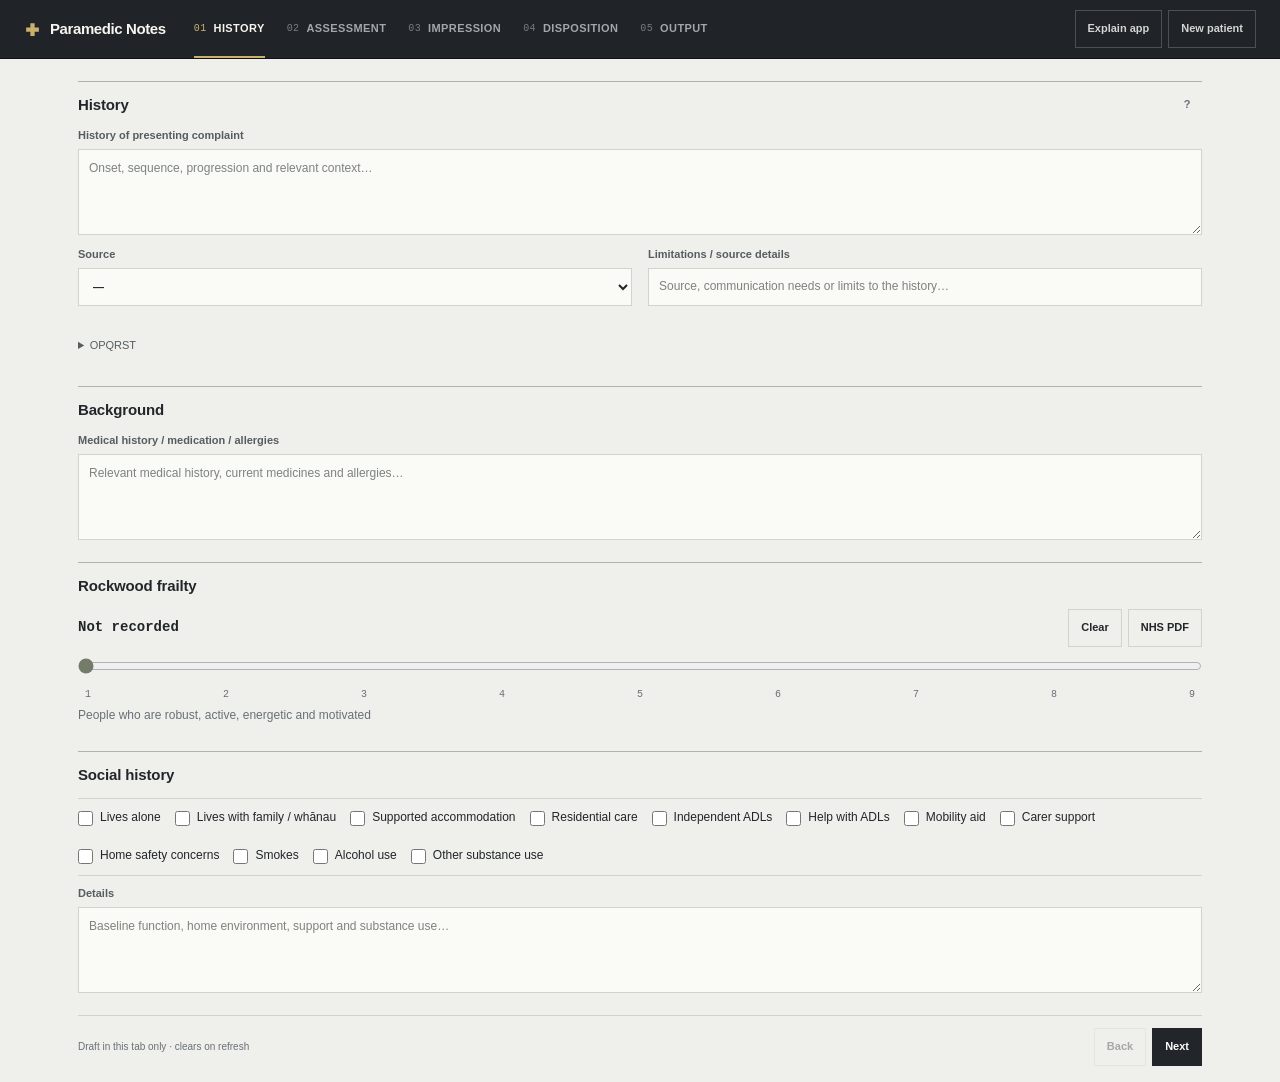
==== index.html @ 144ca331 "Add files via upload" ====
<!doctype html>
<html lang="en-NZ"><head><meta charset="utf-8"><meta name="viewport" content="width=device-width,initial-scale=1"><meta name="theme-color" content="#202327"><title>Paramedic Notes</title><link rel="stylesheet" href="styles.css"></head>
<body><header><div class="top"><b class="brand"><svg width="22" height="22" viewBox="0 0 24 24" fill="none" aria-hidden="true"><path d="M9 3h6v6h6v6h-6v6H9v-6H3V9h6V3Z" fill="currentColor"/></svg>Paramedic Notes</b><nav id="navigation" aria-label="Sections"></nav><div class="actions"><button id="helpButton" class="quiet">Explain app</button><button id="reset" class="quiet">New patient</button></div></div></header><div class="app-shell" id="appShell"><main><div id="content"></div><footer><span>Draft in this tab only · clears on refresh</span><div><button id="back" class="quiet">Back</button><button id="next">Next</button></div></footer></main>
<aside id="referenceDock" class="reference-dock" aria-label="Reference" hidden>
<div class="reference-toolbar"><div class="reference-tabs"><button id="showClinical" class="quiet" aria-pressed="false">Clinical</button><button id="showGuidance" class="quiet" aria-pressed="true">Guidance</button><button id="showReferencePdf" class="quiet" aria-pressed="false">Reference PDF</button><button id="showExplain" class="quiet" aria-pressed="false">Explain</button></div><button id="closeReference" class="quiet" aria-label="Close reference">✕</button></div>
<section id="diagnosisPane" class="reference-pane clinical-pane" hidden></section>
<section id="explainPane" class="reference-pane explain-pane" hidden><div id="explainContent"></div></section>
<section id="guidancePane" class="reference-pane"><label class="search-field"><span class="sr-only">Search guidance</span><input id="helpSearch" type="search" placeholder="Find guidance…" aria-label="Search guidance"></label><div id="helpResults"></div></section>
<section id="pdfPane" class="reference-pane pdf-pane" hidden><object id="referencePdf" data="rockwood-nhs.pdf" type="application/pdf" title="NHS Rockwood Frailty Scale"><p><a href="rockwood-nhs.pdf" target="_blank" rel="noopener">Open PDF in separate tab</a></p></object><a id="referenceExternal" class="source" href="rockwood-nhs.pdf" target="_blank" rel="noopener">Open PDF separately ↗</a></section>
</aside></div>
<div id="toast" role="status" aria-live="polite"></div><script src="config.js"></script><script src="tour.js"></script><script src="app.js"></script></body></html>
---- styles.css ----
/* Clinical instrument: grid alignment, flat surfaces, thin rules and functional colour.
 * Tokens are intentionally few. No external fonts, gradients, shadows or rounded cards.
 */
:root{--ink:#22262a;--muted:#697077;--bg:#efefeb;--surface:#fafaf7;--line:#d1d3cd;--accent:#8d661a;--accent-soft:#f2ecd9;--header:#202327;--header-height:58px}
*{box-sizing:border-box} [hidden]{display:none!important}
body{margin:0;background:var(--bg);color:var(--ink);font:14px/1.45 -apple-system,BlinkMacSystemFont,"Segoe UI",Helvetica,Arial,sans-serif;-webkit-font-smoothing:antialiased}
button,input,select,textarea{font:inherit}button,a,input,select,textarea,summary{-webkit-tap-highlight-color:transparent}
button{min-height:38px;padding:7px 12px;border:1px solid var(--ink);border-radius:0;background:var(--ink);color:#fafaf7;font-size:11px;font-weight:650;cursor:pointer;white-space:nowrap}
button:hover{background:#3c4248}.quiet{background:transparent;border-color:var(--line);color:var(--ink)}.quiet:hover{background:#e8e9e3;border-color:#a6aaa2}button:disabled{opacity:.35;cursor:default}
header{position:sticky;top:0;z-index:5;background:var(--header);color:#f6f6f1;border-bottom:1px solid #101215}.top{display:flex;align-items:center;gap:28px;min-height:var(--header-height);padding:0 24px;max-width:1700px;margin:auto}.brand{display:flex;align-items:center;gap:9px;white-space:nowrap;font-size:15px;font-weight:650;letter-spacing:-.4px}.brand svg{width:17px;height:17px;color:#c9b16d}.actions{display:flex;gap:6px}.actions .quiet{color:#d2d5d3;border-color:#4c5054}.actions .quiet:hover{background:#363b40}.actions #helpButton{width:36px;padding:0}
nav{display:flex;align-self:stretch;gap:22px;flex:1}nav button{position:relative;display:flex;align-items:center;gap:7px;padding:0;border:0;background:transparent;color:#a1a7ab;font-size:11px;font-weight:600;letter-spacing:.4px;text-transform:uppercase}nav button:hover{color:white;background:transparent}nav button.active{color:#f6f5ed}nav button.active::after{content:"";height:2px;position:absolute;bottom:0;left:0;right:0;background:#c9b16d}.section-number{font:10px/1.2 ui-monospace,SFMono-Regular,Consolas,monospace;color:#757d84}nav button.active .section-number{color:#c9b16d}
.app-shell{max-width:1700px;margin:0 auto;min-height:calc(100dvh - var(--header-height))}main{max-width:1180px;margin:0 auto;padding:22px 28px 16px;min-width:0}.app-shell.has-reference{display:grid;grid-template-columns:minmax(0,1fr) minmax(330px,36%);height:calc(100dvh - var(--header-height));min-height:0}.has-reference main{width:100%;max-width:none;overflow:auto;overscroll-behavior:contain;padding:18px 22px}.has-reference .assessment{grid-template-columns:1fr}
h1{font-size:25px;font-weight:650;letter-spacing:-1px;margin:0}h2{font-size:15px;line-height:1.2;letter-spacing:-.15px;font-weight:700;margin:0}h3{font-size:12px;font-weight:650;margin:0}p{margin:7px 0}.card{background:transparent;border:0;border-top:1px solid #aeb3ab;border-radius:0;margin:0 0 22px;padding:0}.cardhead,.rowhead{display:flex;align-items:center;justify-content:space-between;gap:12px}.cardhead{height:46px;margin:0;padding:0}.cardhead>.quiet{border:0;width:30px;padding:0;color:var(--muted);min-height:30px}.cardhead>.quiet:hover{background:#e4e6dd}.grid,.assessment{display:grid;grid-template-columns:1fr 1fr;gap:16px}.assessment .card{min-width:0}.assessment .cardhead{height:42px}.assessment .cardhead .guidance-pick{width:190px;max-width:60%;margin-left:auto}.guidance-pick select{border:0;background:transparent;min-height:32px;margin:0;padding:5px 24px 5px 7px;font-size:11px;color:var(--muted)}
label{display:block;font-size:11px;font-weight:600;color:#555d61;margin:0 0 12px}input:not([type=checkbox]):not([type=range]),select,textarea{display:block;width:100%;min-width:0;min-height:38px;border:1px solid var(--line);border-radius:0;background:var(--surface);color:var(--ink);padding:9px 10px;margin-top:5px;box-shadow:none}textarea{min-height:86px;font-size:14px;line-height:1.55;resize:vertical}textarea::placeholder,input::placeholder{color:#7d837f;font-size:12px;font-weight:400;opacity:1}.narrative{min-height:240px}.has-reference .narrative{min-height:190px}.output{font:14px/1.65 -apple-system,BlinkMacSystemFont,"Segoe UI",sans-serif;min-height:130px;background:#fbfbf8}input[type=checkbox]{height:15px;width:15px;flex-shrink:0;accent-color:#525f57;margin:0;border-radius:0}input[type=range]{width:100%;min-height:34px;accent-color:#747c69;margin:2px 0}.checks{display:flex;flex-wrap:wrap;column-gap:14px;row-gap:0;margin-bottom:10px;border-top:1px solid var(--line);border-bottom:1px solid var(--line)}.check{display:flex;align-items:center;gap:7px;min-height:38px;padding:5px 0;font-size:12px;font-weight:400;color:var(--ink);margin:0;cursor:pointer}.check:has(input:checked){color:#314839}.check:hover{color:#000}.scalehead{display:flex;align-items:center;justify-content:space-between;gap:10px}.scalehead>div{display:flex;gap:6px}.score{font:600 14px/1.4 ui-monospace,SFMono-Regular,Consolas,monospace}.scale-description{min-height:22px;font-size:12px;color:var(--muted);margin:5px 0}.ticks{display:flex;justify-content:space-between;font:10px/1.4 ui-monospace,SFMono-Regular,Consolas,monospace;color:var(--muted);padding:0 7px}.subtle,.source{font-size:11px;color:var(--muted)}.differential{padding:14px 0;border-top:1px solid var(--line)}.rowhead{margin-bottom:10px}.rowhead .quiet{min-height:30px;padding:4px 8px}.diagnosis-panel{margin-top:18px;padding-top:14px;border-top:1px solid var(--line)}.diagnosis-panel .rowhead a{font-size:11px;white-space:nowrap}.treatment-row{border-bottom:1px solid var(--line);padding:9px 0}.treatment-heading{display:flex;align-items:center;justify-content:space-between;gap:12px}.treatment-heading span{font-size:12px;line-height:1.5;max-width:820px}.treatment-heading button{flex-shrink:0;min-height:34px}.time-entry{display:grid;grid-template-columns:220px minmax(0,1fr) 36px;align-items:center;gap:6px;margin-top:8px}.time-entry input{margin:0!important;font-size:12px}.time-entry button{min-height:38px;padding:6px}.falls-table{border:1px solid var(--line);margin-top:8px;background:#f7f7f2}.falls-table h3{margin:0;padding:10px 12px 4px;text-transform:uppercase;letter-spacing:.5px;font-size:10px}.falls-table>p{margin:0;padding:0 12px 9px}.falls-table.red{border-top:2px solid #9d5247}.falls-table.orange{border-top:2px solid #a4813a}.flag-check{display:flex;align-items:flex-start;gap:9px;margin:0;min-height:38px;padding:9px 12px;border-top:1px solid var(--line);font-size:12px;font-weight:400;cursor:pointer}.flag-check input{margin-top:1px}.flag-check:has(input:checked){background:#e9ece2}.cpg{margin:10px 0;padding:4px 10px;border-left:2px solid #ad9866;background:#f5f1e6;font-size:12px}.cpg summary{font-weight:600}.cpg p{font-size:11px}.cpg label{display:flex;justify-content:space-between;align-items:center;gap:8px;font-weight:400}.cpg select{max-width:130px;margin:0;font-size:12px;min-height:34px}.cpg-item{margin:8px 0}details{margin-top:10px}summary{min-height:36px;align-content:center;font-size:11px;color:#555e60;cursor:pointer}.toolbar{display:flex;align-items:center;gap:6px;border-bottom:1px solid #aeb3ab;padding-bottom:12px;margin-bottom:18px}.toolbar .spacer{flex:1}.output-actions{display:flex;gap:5px}.missing{border:1px solid #d1c29e;border-left:2px solid #a4813a;padding:9px 12px;margin-bottom:14px;background:#f6f1e5;font-size:12px}.missing ul{padding-left:18px;margin:0}footer{display:flex;justify-content:space-between;align-items:center;gap:12px;border-top:1px solid var(--line);padding-top:12px;font-size:10px;color:var(--muted)}footer>div{display:flex;gap:6px}a{color:#6c561f;text-underline-offset:3px}.linkbutton{border:0;background:transparent;color:#6c561f;min-height:34px;padding:4px 0;font-size:11px;text-decoration:underline}.linkbutton:hover{background:transparent;color:#222}.required{color:#934a3e;font-size:11px}.error{border-color:#934a3e!important}
.reference-dock{display:flex;flex-direction:column;min-width:0;min-height:0;border-left:1px solid #aeb3ab;background:#e8e9e3;overflow:hidden}.reference-toolbar{display:flex;flex-shrink:0;justify-content:space-between;align-items:center;gap:5px;min-height:48px;border-bottom:1px solid #bcc1b5;padding:0 10px}.reference-tabs{display:flex;gap:0;min-width:0}.reference-tabs button{border:0;color:#6d746d;font-size:10px;text-transform:uppercase;letter-spacing:.5px;min-width:0;overflow:hidden;text-overflow:ellipsis;max-width:240px}.reference-tabs button[aria-pressed=true]{color:#202721;background:#dce0d3}.reference-toolbar>button{border:0;width:32px;min-height:32px;padding:0}.reference-pane{min-height:0;flex:1;overflow:auto;padding:12px 16px;overscroll-behavior:contain}.search-field{position:sticky;top:0;background:#e8e9e3;padding-bottom:10px;z-index:1}.search-field input{margin:0;background:#f5f6ef;font-size:12px}.helpblock{border-top:1px solid #c4c9bc;padding:12px 0}.helpblock h3{margin:4px 0 10px;font-size:14px;font-weight:650;letter-spacing:-.3px}.helpblock p{font-size:12px;line-height:1.6}.helpblock .subtle{font:9px/1.3 ui-monospace,Consolas,monospace;letter-spacing:.65px;text-transform:uppercase;color:#7b8276}.reference-pane>p{font-size:11px}.pdf-pane{display:flex;flex-direction:column;padding:0}.pdf-pane object{display:block;width:100%;flex:1;min-height:0;border:0}.pdf-pane>.source{flex-shrink:0;padding:9px 12px;border-top:1px solid var(--line)}.sr-only{position:absolute;width:1px;height:1px;padding:0;margin:-1px;overflow:hidden;clip-path:inset(50%);white-space:nowrap;border:0}#toast{position:fixed;bottom:16px;left:50%;transform:translateX(-50%);display:none;background:#202327;color:#f4f4eb;padding:10px 16px;font-size:12px;z-index:10;border-left:2px solid #c9b16d}
button:focus-visible,input:focus-visible,select:focus-visible,textarea:focus-visible,summary:focus-visible,a:focus-visible{outline:2px solid #ad8b3c;outline-offset:2px}
@media(max-width:1050px){:root{--header-height:100px}.top{flex-wrap:wrap;gap:0 16px;padding:8px 18px 0;min-height:100px}.brand{flex:1}.actions{margin-left:auto}nav{order:3;flex-basis:100%;min-height:44px;gap:22px;margin-top:4px;overflow:auto}nav button{flex:1;justify-content:center}.app-shell.has-reference{grid-template-columns:1fr;grid-template-rows:minmax(160px,32%) minmax(0,1fr)}.has-reference .reference-dock{grid-row:1;border-left:0;border-bottom:1px solid #aeb3ab}.has-reference main{grid-row:2;padding:14px 18px}.reference-toolbar{min-height:40px}.reference-pane{padding:8px 14px}.pdf-pane{padding:0}.has-reference .assessment{grid-template-columns:1fr 1fr}.reference-pane .helpblock{max-width:none}main{padding:18px}.narrative{min-height:230px}}
@media(max-width:700px){.grid,.assessment,.has-reference .assessment{grid-template-columns:1fr;gap:0}.top{padding-left:12px;padding-right:12px}.brand{font-size:14px}nav{gap:14px}nav button{font-size:10px;gap:4px}.section-number{font-size:9px}main,.has-reference main{padding:14px 12px}.card{margin-bottom:18px}.cardhead{height:42px}.narrative{min-height:190px}.time-entry{grid-template-columns:minmax(0,1fr) 36px}.time-entry input[type=datetime-local]{grid-column:1/-1}.scalehead{align-items:flex-start;flex-wrap:wrap}.toolbar{flex-wrap:wrap}.cpg label{align-items:flex-start}footer span{max-width:170px}.has-reference .reference-toolbar{min-height:40px}.has-reference .reference-tabs button{max-width:180px}.diagnosis-panel .rowhead{align-items:flex-start}}
@media(pointer:coarse){button,input:not([type=checkbox]):not([type=range]),select,.check,.flag-check,summary{min-height:44px}input[type=checkbox]{width:18px;height:18px}.cardhead>.quiet{min-height:40px}.guidance-pick select{min-height:40px}}
/* Diagnosis-specific guidance uses the same non-modal reference track. */
#helpButton{width:auto!important;padding:7px 12px!important}
.reference-tabs{flex:1;gap:0}.reference-tabs button{padding:7px 8px;font-size:9px;max-width:150px}
.reference-toolbar{gap:0;padding:0 6px}.reference-toolbar>button{flex-shrink:0}
.clinical-pane .diagnosis-panel{border-top:0;margin-top:0;padding-top:0}
.clinical-pane .diagnosis-panel+.diagnosis-panel{margin-top:22px;padding-top:16px;border-top:1px solid var(--line)}
.clinical-pane .grid{grid-template-columns:1fr;gap:10px}
.clinical-pane .rowhead{align-items:flex-start}.clinical-pane .rowhead h3{font-size:14px}
.clinical-pane .rowhead a{font-size:10px}
.clinical-pane .time-entry{grid-template-columns:minmax(0,1fr) 36px}
.clinical-pane .time-entry input[type=datetime-local]{grid-column:1/-1}
.clinical-launcher{margin:0 0 8px}
.falls-table.red{border:1px solid #b72c2c;background:#fff0ef}
.falls-table.red h3{background:#b72c2c;color:#fff;padding:10px 12px;font-weight:750}
.falls-table.red>p{background:#f5cecb;color:#7f1d1d;padding:9px 12px}
.falls-table.red .flag-check{border-color:#e8aaa4;color:#6d1d1b}
.falls-table.red input{accent-color:#b72c2c}.falls-table.red .flag-check:has(input:checked){background:#f2b8b2}
.falls-table.orange{border:1px solid #c66a09;background:#fff3e3}
.falls-table.orange h3{background:#f39a32;color:#492500;padding:10px 12px;font-weight:750}
.falls-table.orange>p{background:#fbd4a5;color:#663300;padding:9px 12px}
.falls-table.orange .flag-check{border-color:#edc08b;color:#663300}
.falls-table.orange input{accent-color:#b75b00}.falls-table.orange .flag-check:has(input:checked){background:#ffd099}
.referral-prompt{font-size:12px;color:#694b0c;border-left:3px solid #b28325;background:#f5ecd1;padding:9px 12px;margin:0 0 10px}
.check.falls-referral-highlight{background:#f5ecd1;outline:1px solid #b28325;outline-offset:-1px;padding:7px 10px;font-weight:650;color:#694b0c}
.check.falls-referral-highlight:has(input:checked){background:#e7eadc;outline-color:#63783f;color:#344b24}
.tour-heading{padding:6px 0 14px;border-bottom:1px solid #c4c9bc;margin-bottom:14px}
.tour-index{font:10px ui-monospace,Consolas,monospace;color:#747b70;letter-spacing:1px}
.tour-heading h2{font-size:19px;line-height:1.25;letter-spacing:-.6px;margin:8px 0 0}
.tour-image{display:block;width:100%;height:auto;border:1px solid #bfc5b7;background:#f6f7f0}
.tour-caption{font-size:13px;line-height:1.65;margin:14px 0 18px}
.tour-controls{display:flex;justify-content:space-between;border-top:1px solid #c4c9bc;padding-top:12px}
.tour-steps{display:flex;gap:6px;margin:16px 0 10px}.tour-steps button{font:11px ui-monospace,Consolas,monospace;min-height:34px;padding:7px 12px}.tour-steps button.active{background:#d7ddca;border-color:#838d73}
@media(max-width:1050px){.reference-tabs button{max-width:180px}.explain-pane .tour-image{max-width:460px}.explain-pane{overflow:auto}.tour-heading h2{font-size:17px}}
/* Keep clinical content in a real side column on landscape tablets too. */
@media(min-width:761px) and (max-width:1050px){
 .app-shell.has-reference{grid-template-columns:minmax(0,1fr) minmax(320px,40%);grid-template-rows:minmax(0,1fr)}
 .has-reference .reference-dock{grid-column:2;grid-row:1;border-bottom:0;border-left:1px solid #aeb3ab}
 .has-reference main{grid-column:1;grid-row:1}
 .has-reference .assessment{grid-template-columns:1fr}
}
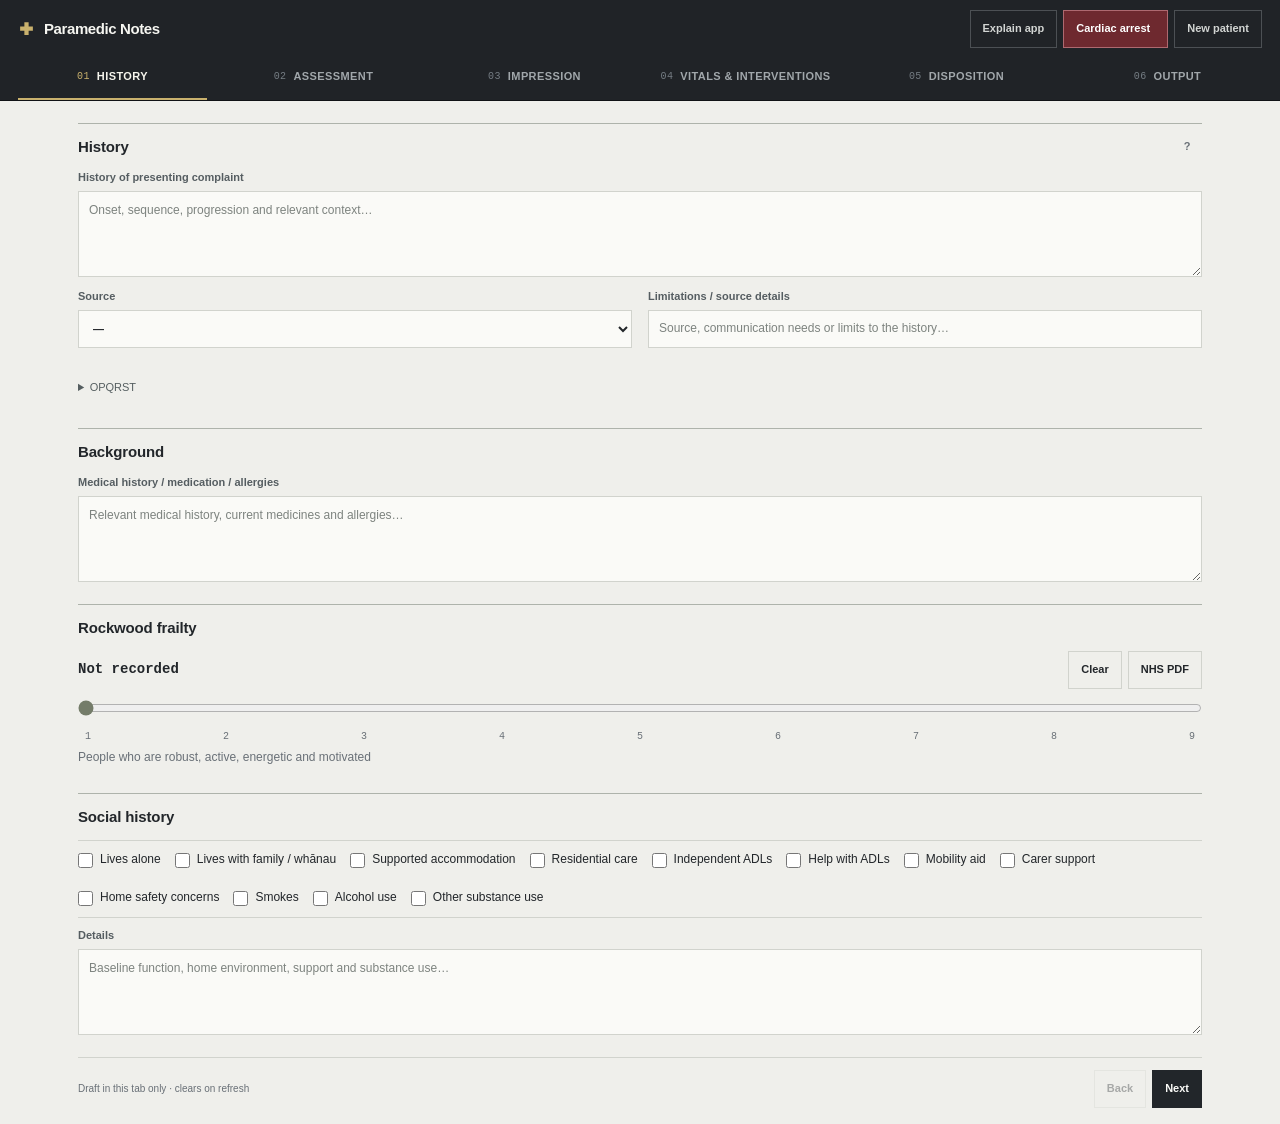
==== commit 3fcc0aed: "Add files via upload" ====
--- a/index.html
+++ b/index.html
@@ -1,11 +1,13 @@
 <!doctype html>
 <html lang="en-NZ"><head><meta charset="utf-8"><meta name="viewport" content="width=device-width,initial-scale=1"><meta name="theme-color" content="#202327"><title>Paramedic Notes</title><link rel="stylesheet" href="styles.css"></head>
-<body><header><div class="top"><b class="brand"><svg width="22" height="22" viewBox="0 0 24 24" fill="none" aria-hidden="true"><path d="M9 3h6v6h6v6h-6v6H9v-6H3V9h6V3Z" fill="currentColor"/></svg>Paramedic Notes</b><nav id="navigation" aria-label="Sections"></nav><div class="actions"><button id="helpButton" class="quiet">Explain app</button><button id="reset" class="quiet">New patient</button></div></div></header><div class="app-shell" id="appShell"><main><div id="content"></div><footer><span>Draft in this tab only · clears on refresh</span><div><button id="back" class="quiet">Back</button><button id="next">Next</button></div></footer></main>
+<body><header><div class="top"><b class="brand"><svg width="22" height="22" viewBox="0 0 24 24" fill="none" aria-hidden="true"><path d="M9 3h6v6h6v6h-6v6H9v-6H3V9h6V3Z" fill="currentColor"/></svg>Paramedic Notes</b><nav id="navigation" aria-label="Sections"></nav><div class="actions"><button id="helpButton" class="quiet">Explain app</button><button id="arrestButton" class="arrest-launch">Cardiac arrest<span id="arrestBadge"></span></button><button id="reset" class="quiet">New patient</button></div></div></header><div class="app-shell" id="appShell"><main><div id="content"></div><footer><span>Draft in this tab only · clears on refresh</span><div><button id="back" class="quiet">Back</button><button id="next">Next</button></div></footer></main>
 <aside id="referenceDock" class="reference-dock" aria-label="Reference" hidden>
 <div class="reference-toolbar"><div class="reference-tabs"><button id="showClinical" class="quiet" aria-pressed="false">Clinical</button><button id="showGuidance" class="quiet" aria-pressed="true">Guidance</button><button id="showReferencePdf" class="quiet" aria-pressed="false">Reference PDF</button><button id="showExplain" class="quiet" aria-pressed="false">Explain</button></div><button id="closeReference" class="quiet" aria-label="Close reference">✕</button></div>
-<section id="diagnosisPane" class="reference-pane clinical-pane" hidden></section>
+<section id="diagnosisPane" class="reference-pane clinical-pane" tabindex="0" aria-label="Clinical guidance" hidden></section>
 <section id="explainPane" class="reference-pane explain-pane" hidden><div id="explainContent"></div></section>
 <section id="guidancePane" class="reference-pane"><label class="search-field"><span class="sr-only">Search guidance</span><input id="helpSearch" type="search" placeholder="Find guidance…" aria-label="Search guidance"></label><div id="helpResults"></div></section>
 <section id="pdfPane" class="reference-pane pdf-pane" hidden><object id="referencePdf" data="rockwood-nhs.pdf" type="application/pdf" title="NHS Rockwood Frailty Scale"><p><a href="rockwood-nhs.pdf" target="_blank" rel="noopener">Open PDF in separate tab</a></p></object><a id="referenceExternal" class="source" href="rockwood-nhs.pdf" target="_blank" rel="noopener">Open PDF separately ↗</a></section>
 </aside></div>
-<div id="toast" role="status" aria-live="polite"></div><script src="config.js"></script><script src="tour.js"></script><script src="app.js"></script></body></html>
+<dialog id="careModal" class="care-modal" tabindex="-1" aria-label="Clinical entry"></dialog><dialog id="wheelModal" class="wheel-modal" aria-label="Vital sign scroll wheel"></dialog>
+<dialog id="arrestModal" class="arrest-modal" aria-label="Cardiac arrest workspace"></dialog>
+<div id="toast" role="status" aria-live="polite"></div><script src="config.js"></script><script src="tour.js"></script><script src="clinical-data.js"></script><script src="ink.js"></script><script src="arrest.js"></script><script src="care.js"></script><script src="app.js"></script></body></html>
--- a/styles.css
+++ b/styles.css
@@ -57,3 +57,109 @@
  .has-reference main{grid-column:1;grid-row:1}
  .has-reference .assessment{grid-template-columns:1fr}
 }
+/* Three-state falls controls: mixed checkbox means Not assessed, never No. */
+.falls-assessment{border-top:1px solid var(--line);border-bottom:1px solid var(--line);margin:14px 0;padding:12px 0}
+.assessment-state-row{border-top:1px solid var(--line);padding:10px 0}
+.assessment-state-label{display:flex;align-items:center;gap:9px;margin:0 0 7px;font-size:12px;font-weight:600;cursor:pointer}
+.state-options{display:flex;gap:0;padding-left:24px;flex-wrap:wrap}
+.state-options button{margin-left:-1px;border:1px solid #a7afa0;min-height:36px;padding:6px 10px;font-size:11px;background:#f7f8f2;color:#4e584a}
+.state-options button[aria-pressed=true]{position:relative;background:#46533d;color:#fff;border-color:#46533d;font-weight:700}
+.state-options button[data-value="Not assessed"][aria-pressed=true]{background:#d8ddd0;color:#35402e;border-color:#8b957f}
+.confirmation-check{display:flex;align-items:center;gap:9px;font-size:12px;font-weight:600;margin:13px 0 0;padding:10px;border:1px solid #98a38c;background:#f2f5eb;cursor:pointer}
+.falls-warnings:empty{display:none}.falls-warnings{margin-top:12px}
+.clinical-prompt{padding:10px 12px;margin:9px 0;border:1px solid var(--line);border-left-width:3px;background:#f6f6f0}
+.clinical-prompt h3{font-size:12px;line-height:1.5}.clinical-prompt p{font-size:12px;line-height:1.6;margin:7px 0}.clinical-prompt a{font-size:11px}
+.clinical-prompt.warning{border-color:#b72c2c;background:#fff0ef;color:#761f1f}
+.clinical-prompt.caution{border-color:#c66a09;background:#fff3e3;color:#6d3d0c}
+.clinical-prompt.referral{border-color:#a4813a;background:#f5ecd1;color:#604708}
+.referral-prompt .linkbutton{display:block;text-align:left}
+.resource-panel>h3{font-size:15px;margin-bottom:14px}.resource-panel h4{font-size:12px;font-weight:700;margin:0 0 8px;line-height:1.5}
+.resource-row{border-top:1px solid var(--line);padding:12px 0}.resource-row p{font-size:12px;line-height:1.65;margin:8px 0 0}
+.external-resource{display:block;padding:10px 11px;border:1px solid #919c84;background:#f5f7ef;color:#35442a;font-size:12px;font-weight:700;line-height:1.5;overflow-wrap:anywhere}
+.external-resource:hover{background:#e2e9d8}
+.resource-row>.external-resource+.external-resource,.resource-row>p+.external-resource{margin-top:10px}
+.clinical-scope{border-left:2px solid #a4813a;padding:9px 11px;background:#f4efdf;font-size:12px;line-height:1.65;margin:8px 0}
+@media(pointer:coarse){.state-options button{min-height:44px}.external-resource{min-height:44px}}
+@media(max-width:380px){.state-options{padding-left:0}.state-options button{padding:6px 8px}}
+/* Explain app: deterministic five-second demonstrations, never patient entries. */
+.pe-reminder-launcher{display:block;width:100%;text-align:left;border:1px solid #a4813a;border-left-width:3px;background:#f5ecd1;color:#604708;margin:10px 0;padding:10px 12px;font-size:12px}
+.pe-reminder{border-left:3px solid #a4813a!important;padding:12px!important;background:#f6f0df}
+.pe-reminder h3{font-size:14px;margin:0 0 8px}.pe-reminder p{font-size:12px;line-height:1.6;margin:8px 0}.pe-reminder .matched-terms{font-weight:650;font-size:11px}
+.reminder-actions{display:flex;flex-wrap:wrap;gap:6px;margin:12px 0}.reminder-actions button{font-size:11px;min-height:38px}
+.pe-reminder details{border-top:1px solid #c3b896;padding-top:10px;font-size:11px}.pe-reminder a{font-size:11px}
+.tour-demo{border:1px solid #aeb6a3;background:#f7f8f2;overflow:hidden;position:relative}
+.demo-topline{display:flex;justify-content:space-between;gap:6px;background:#252b27;color:#f2f4ec;padding:11px;font:9px ui-monospace,monospace;letter-spacing:.5px}.demo-topline span{color:#bbc2b0;font-size:8px}
+.demo-columns{display:grid;grid-template-columns:1fr 1fr;min-height:210px}.demo-column{min-width:0;padding:12px 10px}.demo-column+ .demo-column{border-left:1px solid #bbc2b2;background:#e9eddf}
+.demo-column h3{font-size:11px;margin:0 0 12px;line-height:1.5}.demo-line{border:1px solid #c2c8b8;border-left:2px solid #879576;background:#fff;padding:8px 7px;font-size:10px;line-height:1.55;margin:7px 0;overflow-wrap:anywhere}
+.demo-reveal{animation:demo-reveal .45s var(--delay,0s) both}.demo-result{margin:0;padding:12px;border-top:1px solid #b4bea6;background:#dde5cf;color:#3e4e31;font:9px/1.6 ui-monospace,monospace;letter-spacing:.2px}
+.demo-progress{height:3px;background:#d5dacb;overflow:hidden}.demo-progress span{display:block;width:100%;height:100%;background:#8d9c70;transform-origin:left;animation:demo-progress 5s linear both}
+.demo-red{background:#fff0ef;border-color:#b72c2c;color:#761f1f}.demo-orange{background:#fff3e3;border-color:#c66a09;color:#6d3d0c}
+.demo-pe .demo-column:last-child .demo-line:first-of-type{background:#f5ecd1;border-color:#a4813a}
+.demo-copy .demo-column:last-child{background:#e3ead7}
+.tour-playback{display:flex;align-items:center;gap:6px;padding-top:8px;font-size:10px;color:#6b7464}.tour-playback span{flex:1}.tour-playback button{font-size:10px;min-height:32px;padding:4px 9px}
+.tour-steps{display:grid;grid-template-columns:1fr 1fr;gap:5px}.tour-steps button{font-size:10px;text-align:left;padding:7px;line-height:1.4;white-space:normal}
+.tour-paused *{animation-play-state:paused!important}
+@keyframes demo-reveal{from{opacity:0;transform:translateY(5px)}to{opacity:1;transform:translateY(0)}}
+@keyframes demo-progress{from{transform:scaleX(0)}to{transform:scaleX(1)}}
+@media(prefers-reduced-motion:reduce){.tour-demo *{animation:none!important}.tour-playback{display:none}}
+@media(max-width:380px){.demo-column{padding:10px 7px}.demo-topline{font-size:8px}.demo-line{font-size:10px;padding:7px 5px}}
+
+.tour-steps button.active{color:#34412a}
+/* Vitals / actions: compact instrument rows; full-screen entry on every device. */
+.care-actions{display:flex;flex-wrap:wrap;gap:8px;margin:12px 0 24px}.care-actions button{min-height:46px}
+.care-record{padding:16px 0;border-top:1px solid var(--line)}.care-record .rowhead{align-items:flex-start;gap:10px}.care-record h3{font-size:12px}.care-record .rowhead>div{display:flex;gap:5px}.care-record p{font-size:12px;margin:8px 0}
+.vital-summary{display:flex;flex-wrap:wrap;gap:6px;margin-top:10px}.vital-summary>span{padding:6px 8px;border:1px solid #c3c8bd;font:11px/1.5 ui-monospace,monospace}
+.guideline-treatment ul{padding-left:18px;margin:12px 0}.guideline-treatment li{font-size:12px;line-height:1.6;margin:10px 0}.guideline-treatment .rowhead a{font-size:10px;flex-shrink:0}
+.learning-placeholder{border-top:1px solid var(--line);padding-top:14px;margin-top:20px}
+.care-modal,.wheel-modal{position:fixed;inset:0;margin:0;width:100vw;height:100dvh;max-width:none;max-height:none;padding:0;border:0;border-radius:0;background:var(--bg);color:var(--ink)}
+.care-modal::backdrop,.wheel-modal::backdrop{background:#202327}
+.care-modal-shell{display:flex;flex-direction:column;height:100%;min-height:0}.care-modal-top{display:flex;align-items:center;justify-content:space-between;gap:12px;padding:14px 22px;background:var(--header);color:#f6f6ee;border-bottom:2px solid #ad965a;flex-shrink:0}
+.care-modal-top>div:last-child{display:flex;gap:7px}.care-modal-top button{border-color:#69716c}.care-modal-top .quiet{color:#f6f6ee}.care-modal-top h2{font-size:16px;margin:0}.care-time{display:flex;align-items:center;gap:14px;flex-wrap:wrap}.care-time strong{font:28px/1.1 ui-monospace,monospace;letter-spacing:-1px}.care-time label{margin:0;color:#d7ddce;font-size:10px}.care-time input{width:205px;margin:3px 0 0;font-size:12px;min-height:34px;background:#f5f6ef}.care-time span{font-size:10px;color:#bcc5b3}
+.care-modal-body{flex:1;min-height:0;overflow-y:auto;padding:22px;overscroll-behavior:contain}.care-error{padding:12px 22px;margin:0;background:#fff0ef;color:#761f1f;border-bottom:1px solid #b72c2c;font-size:13px}
+.vitals-entry-grid{display:grid;grid-template-columns:repeat(4,minmax(0,1fr));border-top:1px solid #a7b09e;border-left:1px solid #a7b09e}.vital-tile{padding:16px;border-right:1px solid #a7b09e;border-bottom:1px solid #a7b09e;background:#f7f8f1;min-width:0}.vital-tile h3{font-size:15px}.vital-tile label{font-size:15px;margin:0 0 12px}.vital-tile small{font-size:11px;font-weight:400}.vital-tile input{font:26px/1.2 ui-monospace,monospace;min-height:60px;padding:12px;width:100%;background:#fff}.vital-tile input::placeholder{font:11px/1.4 -apple-system,BlinkMacSystemFont,'Segoe UI',sans-serif}.bp-inputs{display:grid;grid-template-columns:1fr 1fr;gap:8px}.vital-tile[data-vital-tile=bp]{grid-column:span 2}.vital-tile .rowhead{gap:7px;align-items:center}.vital-tile .quiet{font-size:10px}.vital-tile p{font-size:14px;min-height:30px}
+.point-0{background:#fff!important;color:#202327}.point-1{background:#fff5a8!important;color:#493e08}.point-2{background:#ffd49b!important;color:#5c3205}.point-3{background:#f6b0b4!important;color:#66191d}.point-none{background:#f1f2ec}
+.news-settings{padding:20px 0;border-bottom:1px solid var(--line)}.news-settings>.grid{grid-template-columns:repeat(4,minmax(0,1fr));gap:14px}.news-settings h3{font-size:15px;margin-bottom:12px}.news-total{display:inline-block;padding:9px 12px;border:1px solid #a2ad96;font-size:14px;font-weight:700}.news-low{background:#e8efdc;color:#334c24}.news-single{background:#fff5a8;color:#493e08}.news-medium{background:#ffd49b;color:#5c3205}.news-high{background:#f6b0b4;color:#66191d}.news-incomplete{background:#e9ebe3;color:#555e4d}.news-settings details{font-size:11px}.news-settings details p{font-size:11px;max-width:700px}
+.gcs-grid{display:grid;grid-template-columns:repeat(3,minmax(0,1fr));gap:20px}.gcs-grid h3{font-size:15px;border-bottom:1px solid #9ca78d;padding-bottom:10px}.gcs-choice{display:grid;grid-template-columns:20px 1fr;gap:3px 10px;border-bottom:1px solid var(--line);margin:0;padding:12px 6px;min-height:68px}.gcs-choice input{grid-row:span 2;margin:3px 0}.gcs-choice strong{font-size:13px}.gcs-choice span{font-size:11px;font-weight:400}.gcs-choice:has(input:checked){background:#dce5cf}#gcsResult{font-size:20px;border-top:1px solid var(--line);padding-top:14px}
+.wheel-background{display:flex;flex-direction:column;height:100%;padding:18px;background:#e8ebe1}.wheel-toolbar{display:flex;align-items:center;gap:12px;flex-wrap:wrap;min-height:65px}.wheel-toolbar h2{font-size:18px;margin:0}.wheel-toolbar span{font-size:12px;flex:1}.wheel-layout{display:flex;justify-content:center;gap:22px;min-height:0;flex:1}.wheel-unit{width:min(46%,480px);min-width:0;text-align:center}.wheel-unit h3{font-size:18px;margin:8px}.wheel-unit p{font:24px ui-monospace,monospace;margin:6px}.number-wheel{height:calc(100dvh - 250px);overflow-y:auto;scroll-snap-type:y mandatory;overscroll-behavior:contain;padding-block:calc((100dvh - 250px - 56px)/2);border:1px solid #a6b09a;background:#f7f8f1;scrollbar-width:thin;touch-action:pan-y}
+.number-wheel button{display:block;width:100%;height:56px;min-height:56px;padding:8px;border:0;border-bottom:1px solid #e1e4da;background:transparent;color:#555e4d;font:30px/1 ui-monospace,monospace;scroll-snap-align:center}.number-wheel button[aria-selected=true]{background:#dce5cf;color:#273c1b;font-weight:700}.wheel-footer{height:60px;align-content:center;text-align:center;font-size:13px}.wheel-footer:hover{background:#dce5cf}#wheelError{font-size:13px;color:#8e2126;min-height:20px;margin:4px 0}
+.event-entry{max-width:1000px;padding:16px 0}.event-entry h3{font-size:15px;margin-bottom:14px}.event-entry>.grid{grid-template-columns:repeat(3,minmax(0,1fr));gap:14px}.event-entry input,.event-entry select{min-height:48px}.drug-picker{display:grid;grid-template-columns:1fr 45px;position:relative;align-items:end;gap:6px}.drug-picker>label{margin:0}.drug-picker>button{height:48px;margin-bottom:14px}.drug-matches{grid-column:1/-1;max-height:230px;overflow-y:auto;background:#fafbf4;border:1px solid #99a58c;margin:-10px 0 14px}.drug-matches button{display:block;width:100%;text-align:left;border:0;border-bottom:1px solid #d7ddce;background:transparent;color:#263021;min-height:42px}.drug-matches button:hover{background:#dde5d1}.drug-matches p{padding:10px;font-size:12px}
+.rsi-reference{border-top:1px solid #8f9a82;border-bottom:1px solid #8f9a82;padding:14px 0;margin-top:14px}.rsi-reference>.grid{grid-template-columns:repeat(3,minmax(0,1fr));gap:14px}.rsi-reference h3{font-size:15px;margin-bottom:12px}.rsi-dose-grid{display:grid;grid-template-columns:repeat(3,minmax(0,1fr));gap:0 14px;border-top:1px solid var(--line)}.rsi-dose-grid p{padding:10px 0;border-bottom:1px solid var(--line);font-size:12px;margin:0}.rsi-dose-grid b{display:block;font-size:15px;margin-top:3px}.rsi-reference .subtle{font-size:11px;line-height:1.6}.rsi-quick{display:flex;flex-wrap:wrap;gap:6px;margin:15px 0}.rsi-quick button{font-size:11px;min-height:42px}#procedureRecorded{color:#355724;padding:12px 0;font-size:13px}
+@media(max-width:1050px){.vitals-entry-grid{grid-template-columns:repeat(2,minmax(0,1fr))}.news-settings>.grid{grid-template-columns:1fr 1fr}.care-modal-body{padding:16px}.care-modal-top{padding:12px 16px}.care-time{gap:8px}.care-time strong{font-size:23px}.rsi-dose-grid{grid-template-columns:1fr 1fr}}
+@media(max-width:600px){.care-modal-top{flex-wrap:wrap}.care-modal-top>div:last-child{margin-left:auto}.care-time span{display:none}.care-time input{width:190px}.care-time strong{font-size:24px}.care-modal-body{padding:12px}.vital-tile{padding:11px}.vital-tile input{font-size:22px;min-height:56px}.vital-tile .rowhead{flex-wrap:wrap}.gcs-grid{grid-template-columns:1fr;gap:16px}.gcs-choice{min-height:60px}.rsi-reference>.grid,.event-entry>.grid{grid-template-columns:1fr 1fr}.rsi-reference>.grid>label:last-child{grid-column:1/-1}.rsi-dose-grid{grid-template-columns:1fr 1fr}.wheel-background{padding:12px}.wheel-layout{gap:12px}.wheel-unit{width:49%}.wheel-toolbar{gap:7px}.wheel-toolbar span{flex-basis:100%;order:3;font-size:11px}.wheel-toolbar h2{flex:1;font-size:16px}.wheel-unit h3{font-size:13px}.number-wheel button{font-size:28px}}
+
+.wheel-layout:has(.wheel-unit:only-child) .wheel-unit{width:min(100%,640px)}
+
+/* Keep procedure quick actions accessible while recording successive entries. */
+.care-modal-body>.rsi-quick{position:sticky;top:-1px;z-index:2;padding:10px 0;margin:0;background:var(--bg);border-bottom:1px solid #a4af98}
+.event-entry{scroll-margin-top:145px}
+@media(max-width:600px){.event-entry{scroll-margin-top:200px}}
+/* Paper entry: ink is primary. Numeric readings remain visible and editable. */
+.care-modal{top:var(--entry-header-height,var(--header-height));height:calc(100dvh - var(--entry-header-height,var(--header-height)));z-index:12;overflow:hidden}
+.care-modal-top{min-height:58px;padding:8px 18px;gap:10px}.care-modal-top .entry-mode{font:10px ui-monospace,monospace;letter-spacing:1px;color:#c9d0c4}.care-modal-top .care-time{gap:10px}.care-modal-top .care-time strong{font-size:24px}.care-modal-top .care-time label{font-size:9px}.care-modal-top .care-time input{min-height:30px;padding:5px 7px;font-size:11px;margin:0}
+.care-modal-bottom{display:flex;align-items:center;justify-content:flex-end;gap:10px;flex-shrink:0;min-height:82px;border-top:1px solid #9ca78e;padding:8px 18px;background:#e3e7dc}.care-modal-bottom>.entry-confirmation,.care-modal-bottom>#procedureRecorded{flex:1;font-size:11px;line-height:1.5}.round-record{width:72px;height:72px;min-height:72px;border-radius:50%;padding:0;display:flex;align-items:center;justify-content:center;flex-direction:column;border:2px solid #738467;background:#34472a;color:#fff;white-space:normal}.round-record span{font-size:12px}.round-record small{font-size:9px;font-weight:400}.round-record:hover{background:#4b633b}
+.paper-heading{display:flex;justify-content:space-between;gap:14px;align-items:center;padding:0 0 10px;font-size:12px}.paper-heading span{font-size:11px;color:#757e78}.paper-vitals-grid{display:grid;grid-template-columns:repeat(4,minmax(0,1fr));border-top:1px solid #a5afa6;border-left:1px solid #a5afa6;background:white}.paper-vital{border-right:1px solid #a5afa6;border-bottom:1px solid #a5afa6;border-top:3px solid #d8dfd6;padding:10px;min-width:0;background:#fff!important;color:#172126!important}.paper-bp{grid-column:span 2}.paper-label{display:flex;align-items:center;gap:8px;height:30px;margin-bottom:3px}.paper-label h3{font-size:17px;font-weight:700}.paper-label>span{font-size:10px;color:#737e74}.paper-label button{margin-left:auto;min-height:28px;padding:4px 6px;font-size:9px}.paper-vital.point-1{border-top-color:#d4bd27}.paper-vital.point-2{border-top-color:#d18225}.paper-vital.point-3{border-top-color:#b8464c}.paper-vital>small{font-size:10px;color:#606a62}.paper-bp-halves{display:grid;grid-template-columns:1fr 1fr;gap:16px}.paper-bp-halves>div+div{border-left:1px solid #e2e5df;padding-left:16px}
+.ink-pad{position:relative;height:150px;border-bottom:1px solid #d4ddd3;background:#fff}.ink-pad canvas{display:block;width:100%;height:100%;touch-action:none;cursor:crosshair}.ink-placeholder{position:absolute;top:45%;left:12px;pointer-events:none;color:#c0c8c0;font-size:17px;font-weight:400}.ink-pad.has-ink .ink-placeholder{display:none}.ink-reading{display:flex;align-items:center;gap:5px;margin-top:5px;min-height:32px}.ink-reading label{display:flex;align-items:center;gap:6px;margin:0;font-size:9px;white-space:nowrap}.ink-reading input{width:65px!important;min-height:29px!important;padding:4px 5px!important;font:15px ui-monospace,monospace;margin:0!important;border-color:transparent!important;background:#f2f5ef!important}.ink-reading>span{font-size:9px;color:#6b776b}.ink-reading button{min-height:28px;min-width:25px;padding:4px;font-size:14px}.ink-reading button:first-of-type{margin-left:auto}[data-ink-status]{display:block;min-height:15px;margin-top:3px;font-size:9px;color:#806220}.paper-news-result{display:flex;align-items:center;gap:15px;margin:12px 0}.paper-news-result .news-total{white-space:nowrap;font-size:13px;margin:0}.paper-news-result p.subtle{font-size:10px}.prototype-context{border-top:1px solid #b3bdad;padding:4px 0}.prototype-context summary{font-size:11px}.prototype-context p{font-size:11px}.prototype-context>.grid{grid-template-columns:repeat(4,minmax(0,1fr));gap:12px}.prototype-context a{font-size:11px}
+/* Independent procedure reference rail, visually distinct from recorded actions. */
+.care-modal-body:has(>.procedure-shell){padding:0;overflow:hidden}.procedure-shell{display:grid;grid-template-columns:minmax(0,1fr) minmax(260px,32%);height:100%;min-height:0}.procedure-work{min-height:0;overflow:auto;padding:16px 20px}.procedure-heading{display:flex;align-items:center;gap:12px}.procedure-heading>label{flex:1}.procedure-heading>button{display:none}.procedure-reference{min-height:0;overflow:auto;background:#dfe8ee;border-left:1px solid #7890a2;color:#243d4e;padding:0 16px 16px}.reference-banner{background:#304f63;color:#fff;margin:0 -16px;padding:12px 16px;font:10px ui-monospace,monospace;letter-spacing:.8px}.procedure-reference .rsi-reference{margin:0;padding:14px 0;border:0}.procedure-reference .rsi-reference>.grid{grid-template-columns:1fr 1fr;gap:9px}.procedure-reference .rsi-reference>.grid>label:last-child{grid-column:1/-1}.procedure-reference .rsi-dose-grid{grid-template-columns:1fr}.procedure-reference label,.procedure-reference .subtle{color:#3f596b}.procedure-reference .rsi-dose-grid p{border-color:#b7c8d2}.procedure-reference button{font-size:10px;margin:6px 0}.procedure-picks{display:grid;grid-template-columns:1fr 1fr;gap:14px;margin:4px 0 10px}.procedure-picks>section{min-width:0}.procedure-picks h3{font-size:12px;padding:8px 0;border-bottom:1px solid #a9b49c;margin-bottom:5px}.procedure-picks button{display:block;width:100%;text-align:left;margin:0;border:0;border-bottom:1px solid #d2d9cc;font-size:12px;min-height:43px;white-space:normal}.procedure-picks button[aria-pressed=true]{background:#dce7d2;color:#304727;border-left:3px solid #536c42}.procedure-work .care-actions{margin:8px 0;gap:6px}.procedure-work .care-actions button{min-height:32px;font-size:10px}.procedure-work .event-entry{padding:8px 0;scroll-margin-top:5px}.procedure-work .event-entry>.grid{grid-template-columns:1fr 1fr 1fr;gap:9px}.procedure-work .event-entry textarea{min-height:75px}.procedure-work .event-entry>h3{margin:5px 0 8px}
+/* Header remains live above entry screens. Cardiac arrest is a separate instrument. */
+.arrest-launch{background:#6e292f;border-color:#ae6970;color:#fff;min-height:38px}.arrest-launch:hover{background:#8b343d}.arrest-launch #arrestBadge{font:10px ui-monospace,monospace;margin-left:5px}.arrest-attention{outline:2px solid #d4a444;outline-offset:1px}
+@media(min-width:1051px) and (max-width:1280px){:root{--header-height:100px}.top{flex-wrap:wrap;gap:0 16px;padding:8px 18px 0;min-height:100px}.brand{flex:1}.actions{margin-left:auto}.top>nav{order:3;flex-basis:100%;min-height:44px;gap:22px;margin-top:4px;overflow:auto}.top>nav button{flex:1;justify-content:center}}
+@media(max-width:699px){.paper-vitals-grid{grid-template-columns:1fr 1fr}.paper-heading{align-items:flex-start;flex-direction:column;gap:2px}.ink-pad{height:145px}.care-modal-body{padding:10px}.prototype-context>.grid{grid-template-columns:1fr 1fr}.paper-news-result{align-items:flex-start;flex-direction:column;gap:2px}.care-modal-top{padding:7px 10px}.care-modal-top .entry-mode{display:none}.care-modal-bottom{padding:6px 10px;gap:6px}.care-modal-bottom .entry-confirmation{font-size:9px;max-width:150px}.procedure-shell{grid-template-columns:1fr}.procedure-work{padding:12px}.procedure-heading>button{display:block}.procedure-reference{display:none;border-left:0;border-top:1px solid #7890a2}.procedure-shell.show-procedure-reference{grid-template-rows:minmax(0,1fr) minmax(130px,38%)}.show-procedure-reference .procedure-reference{display:block}.procedure-reference .rsi-reference>.grid{grid-template-columns:repeat(3,minmax(0,1fr))}.procedure-reference .rsi-reference>.grid>label:last-child{grid-column:auto}.round-record{width:64px;height:64px;min-height:64px}.care-modal-bottom #procedureRecorded{font-size:9px}.care-modal-bottom .quiet{font-size:10px;padding:6px}.procedure-work .event-entry>.grid{grid-template-columns:1fr 1fr}}
+@media(max-width:650px){:root{--header-height:148px}.top{display:grid;grid-template-columns:1fr auto;gap:3px 10px;padding:6px 12px 0;min-height:148px}.brand{grid-column:1;grid-row:1}.actions{display:contents}.actions #reset{grid-column:2;grid-row:1}.actions #helpButton{grid-column:1;grid-row:2;width:100%!important}.actions .arrest-launch{grid-column:2;grid-row:2}.top>nav{grid-column:1/-1;grid-row:3;min-height:40px;max-width:calc(100vw - 24px);display:flex;flex-basis:auto;gap:16px;margin:0}.top>nav button{flex:none;min-height:40px}.brand{font-size:14px}}
+/* Arrest dashboard */
+.arrest-modal{position:fixed;inset:0;margin:0;padding:0;width:100vw;height:100dvh;max-width:none;max-height:none;border:0;border-radius:0;background:#edf0e8;color:#222c24}.arrest-modal::backdrop{background:#202327}.arrest-shell{height:100%;display:flex;flex-direction:column;min-height:0}.arrest-header{background:#202327;color:#f5f5ed;display:flex;align-items:center;justify-content:space-between;padding:12px 20px;gap:12px;border-bottom:2px solid #a4545b;flex-shrink:0}.arrest-header b{font-size:20px}.arrest-header span{display:block;font:9px ui-monospace,monospace;letter-spacing:.7px;color:#aab4a7;margin-top:3px}.arrest-header>div:last-child{display:flex;gap:7px}.arrest-header .quiet{color:#e7ece1;border-color:#697267;font-size:11px}.arrest-body{flex:1;min-height:0;display:grid;grid-template-columns:minmax(0,1fr) minmax(300px,33%)}.arrest-instrument{min-height:0;overflow:auto;padding:16px 22px}.arrest-status{display:flex;flex-wrap:wrap;justify-content:space-between;gap:8px;font:11px ui-monospace,monospace;color:#586654;border-bottom:1px solid #b8c3af;padding-bottom:10px}.arrest-dial{position:relative;width:min(46vh,330px);aspect-ratio:1;margin:10px auto 2px}.arrest-dial svg{display:block;width:100%;height:100%;transform:rotate(-90deg)}.arrest-dial circle{fill:none;stroke-width:8}.dial-track{stroke:#cbd5c2}.dial-progress{stroke:#526e45;transition:stroke-dashoffset .2s linear}.last-seconds .dial-progress{stroke:#9e3d45}.arrest-dial>div{position:absolute;inset:0;display:flex;align-items:center;justify-content:center;flex-direction:column}.arrest-dial strong{font:clamp(48px,6vw,78px)/1 ui-monospace,monospace;letter-spacing:-4px}.arrest-dial span{font-size:13px;margin-top:12px;color:#576950}#arrestCharge{min-height:40px;text-align:center;align-content:center;font:700 16px/1.5 ui-monospace,monospace;color:#873b40;padding:4px}.charge-flash{animation:charge-flash 1.2s step-end infinite;border:1px solid #a24148}.arrest-cycle-controls{display:flex;gap:7px;justify-content:center;flex-wrap:wrap}.arrest-cycle-controls button{min-height:42px}.arrest-rhythm{display:flex;align-items:center;justify-content:center;gap:18px;margin:14px 0}.arrest-rhythm>label:first-child{flex:1;max-width:320px;margin:0}.arrest-rhythm .check{font-size:11px}.arrest-drug-row{display:grid;grid-template-columns:1fr 1fr;border:1px solid #a7b59a}.arrest-drug-row section{padding:12px;background:#f7f9f2}.arrest-drug-row section+section{border-left:1px solid #a7b59a}.arrest-drug-row h3{font-size:15px}.arrest-drug-row p{font:11px/1.6 ui-monospace,monospace;min-height:36px;padding:5px 0}.arrest-drug-row .drug-due{background:#f5d4b0;color:#753b0a;padding:5px 8px;font-weight:700}.arrest-stamp{background:#3d542e;color:white;border-color:#3d542e;min-height:44px}.arrest-events-bar{display:flex;flex-wrap:wrap;gap:7px;margin:12px 0}.arrest-events-bar button{min-height:42px}.arrest-note{font-size:10px;line-height:1.6;color:#697760}.arrest-links{display:flex;flex-wrap:wrap;gap:6px;border-top:1px solid #bac6b1;padding-top:12px;margin-top:12px}.arrest-links button{font-size:10px}.arrest-side{background:#dfe7db;border-left:1px solid #b0bea6;overflow:auto;min-height:0;padding:14px 16px}.arrest-side h3{font-size:14px;margin-bottom:12px}.arrest-weight-panel{padding-bottom:16px;border-bottom:1px solid #a9b99e;margin-bottom:15px}.arrest-weight-panel>.grid{gap:10px}.arrest-weight-panel dl{font-size:12px}.arrest-weight-panel dt{margin-top:12px;font-size:10px}.arrest-weight-panel dd{margin:3px 0;font-weight:700;font-size:14px}.arrest-side a{font-size:11px}#arrestPdfPanel{margin-bottom:18px;border-bottom:1px solid #a9b99e;padding-bottom:14px}#arrestPdf{width:100%;height:420px;display:block;margin-bottom:8px}.arrest-log-row{position:relative;padding:10px 45px 10px 0;border-top:1px solid #b5c2ac}.arrest-log-row time{display:block;font:9px/1.5 ui-monospace,monospace;color:#6f7c66}.arrest-log-row strong{display:block;font-size:12px;margin:4px 0}.arrest-log-row span{display:block;font-size:10px;line-height:1.5}.arrest-log-row button{position:absolute;right:0;top:14px;font-size:9px;padding:3px 7px;min-height:30px}.arrest-bottom{display:flex;align-items:center;justify-content:space-between;gap:10px;padding:8px 20px;border-top:1px solid #aebda3;background:#d3dfc9;flex-shrink:0}.arrest-bottom span{font-size:10px;color:#54664a}.arrest-bottom button{min-height:36px}
+@keyframes charge-flash{0%,100%{background:#f5d9a5;color:#743b0b}50%{background:#953b43;color:white}}
+@media(prefers-reduced-motion:reduce){.charge-flash{animation:none;background:#f5d9a5}.dial-progress{transition:none}}
+@media(max-width:850px){.arrest-body{grid-template-columns:minmax(0,1fr) 280px}.arrest-instrument{padding:12px}.arrest-dial{width:min(34vh,250px)}.arrest-cycle-controls button{font-size:10px;padding:7px}.arrest-events-bar button{font-size:10px}.arrest-header{padding:10px 14px}.arrest-header b{font-size:17px}.arrest-rhythm{gap:8px}.arrest-status{font-size:10px}}
+@media(max-width:600px){.arrest-header{flex-wrap:wrap;gap:8px}.arrest-header>div:last-child{width:100%;justify-content:space-between}.arrest-header span{font-size:8px}.arrest-body{display:block;overflow:auto}.arrest-instrument{overflow:visible;min-height:auto}.arrest-side{border-left:0;border-top:1px solid #a9b99e;overflow:visible;min-height:150px}.arrest-dial{width:225px}.arrest-dial strong{font-size:62px}.arrest-rhythm{align-items:flex-start}.arrest-rhythm .check{max-width:135px}.arrest-bottom{padding:8px 12px}.arrest-bottom span{max-width:180px}.arrest-drug-row p{font-size:10px}}
+
+/* Keep cycle status visible when the instrument pane scrolls. */
+.arrest-status{position:sticky;top:-16px;z-index:2;background:#edf0e8;padding-top:8px}
+.arrest-dial{width:min(40vh,285px)}
+#arrestMiniClock{display:none;font:16px ui-monospace,monospace;margin-left:10px;color:#cbd6c3}
+.paper-vital.point-1>.paper-label{background:#fff8ce}.paper-vital.point-2>.paper-label{background:#ffe2ba}.paper-vital.point-3>.paper-label{background:#f8d0d2}
+@media(max-width:850px){.arrest-status{top:-12px}.arrest-dial{width:min(34vh,250px)}}
+@media(max-width:600px){#arrestMiniClock{display:inline}.arrest-dial{width:225px}.arrest-status{top:0}.arrest-header b{display:flex;align-items:center;gap:5px}}
+
+.ink-reading{flex-wrap:wrap;gap:4px}.ink-reading label{flex:1;min-width:82px}.ink-reading input{width:50px!important}.ink-reading>span{display:none}.ink-reading button{flex-shrink:0;min-width:23px;min-height:26px}
+@media(min-width:700px) and (max-height:820px){.ink-pad{height:115px}.paper-vital{padding:8px}.paper-label{height:28px}}
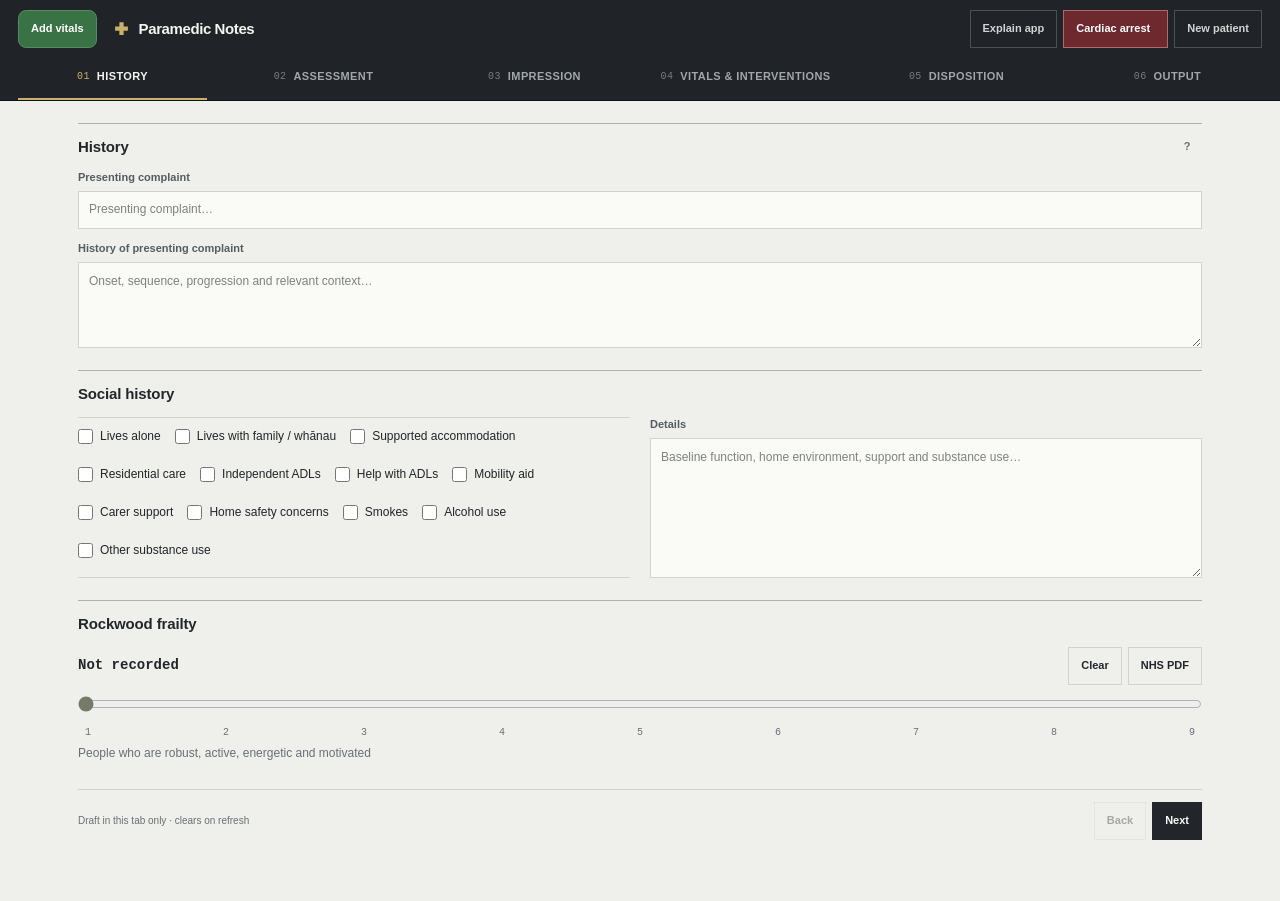
==== commit 9d0733f0: "Add files via upload" ====
--- a/index.html
+++ b/index.html
@@ -1,13 +1,15 @@
 <!doctype html>
 <html lang="en-NZ"><head><meta charset="utf-8"><meta name="viewport" content="width=device-width,initial-scale=1"><meta name="theme-color" content="#202327"><title>Paramedic Notes</title><link rel="stylesheet" href="styles.css"></head>
-<body><header><div class="top"><b class="brand"><svg width="22" height="22" viewBox="0 0 24 24" fill="none" aria-hidden="true"><path d="M9 3h6v6h6v6h-6v6H9v-6H3V9h6V3Z" fill="currentColor"/></svg>Paramedic Notes</b><nav id="navigation" aria-label="Sections"></nav><div class="actions"><button id="helpButton" class="quiet">Explain app</button><button id="arrestButton" class="arrest-launch">Cardiac arrest<span id="arrestBadge"></span></button><button id="reset" class="quiet">New patient</button></div></div></header><div class="app-shell" id="appShell"><main><div id="content"></div><footer><span>Draft in this tab only · clears on refresh</span><div><button id="back" class="quiet">Back</button><button id="next">Next</button></div></footer></main>
+<body><header><div class="top"><button id="addVitals" class="vitals-launch" data-care-open="vitals">Add vitals</button><b class="brand"><svg width="22" height="22" viewBox="0 0 24 24" fill="none" aria-hidden="true"><path d="M9 3h6v6h6v6h-6v6H9v-6H3V9h6V3Z" fill="currentColor"/></svg>Paramedic Notes</b><nav id="navigation" aria-label="Sections"></nav><div class="actions"><button id="helpButton" class="quiet">Explain app</button><button id="arrestButton" class="arrest-launch">Cardiac arrest<span id="arrestBadge"></span></button><button id="reset" class="quiet">New patient</button></div></div><div id="repeatNotifications" class="repeat-notifications" role="status" aria-live="polite" hidden></div></header><div class="app-shell" id="appShell"><main><div id="content"></div><footer><span>Draft in this tab only · clears on refresh</span><div><button id="back" class="quiet">Back</button><button id="next">Next</button></div></footer></main>
 <aside id="referenceDock" class="reference-dock" aria-label="Reference" hidden>
-<div class="reference-toolbar"><div class="reference-tabs"><button id="showClinical" class="quiet" aria-pressed="false">Clinical</button><button id="showGuidance" class="quiet" aria-pressed="true">Guidance</button><button id="showReferencePdf" class="quiet" aria-pressed="false">Reference PDF</button><button id="showExplain" class="quiet" aria-pressed="false">Explain</button></div><button id="closeReference" class="quiet" aria-label="Close reference">✕</button></div>
+<div class="reference-toolbar"><div class="reference-tabs" hidden><button id="showClinical" class="quiet" aria-pressed="false">Clinical</button><button id="showGuidance" class="quiet" aria-pressed="true">Guidance</button><button id="showReferencePdf" class="quiet" aria-pressed="false">Reference PDF</button><button id="showExplain" class="quiet" aria-pressed="false">Explain</button></div><button id="closeReference" class="quiet" aria-label="Close reference">✕</button></div>
+<section id="nonTransportPane" class="reference-pane nontransport-checklist" hidden></section>
 <section id="diagnosisPane" class="reference-pane clinical-pane" tabindex="0" aria-label="Clinical guidance" hidden></section>
 <section id="explainPane" class="reference-pane explain-pane" hidden><div id="explainContent"></div></section>
 <section id="guidancePane" class="reference-pane"><label class="search-field"><span class="sr-only">Search guidance</span><input id="helpSearch" type="search" placeholder="Find guidance…" aria-label="Search guidance"></label><div id="helpResults"></div></section>
 <section id="pdfPane" class="reference-pane pdf-pane" hidden><object id="referencePdf" data="rockwood-nhs.pdf" type="application/pdf" title="NHS Rockwood Frailty Scale"><p><a href="rockwood-nhs.pdf" target="_blank" rel="noopener">Open PDF in separate tab</a></p></object><a id="referenceExternal" class="source" href="rockwood-nhs.pdf" target="_blank" rel="noopener">Open PDF separately ↗</a></section>
 </aside></div>
 <dialog id="careModal" class="care-modal" tabindex="-1" aria-label="Clinical entry"></dialog><dialog id="wheelModal" class="wheel-modal" aria-label="Vital sign scroll wheel"></dialog>
+<dialog id="repeatWheelModal" class="repeat-wheel-modal" aria-label="Repeat notification time"></dialog>
 <dialog id="arrestModal" class="arrest-modal" aria-label="Cardiac arrest workspace"></dialog>
-<div id="toast" role="status" aria-live="polite"></div><script src="config.js"></script><script src="tour.js"></script><script src="clinical-data.js"></script><script src="ink.js"></script><script src="arrest.js"></script><script src="care.js"></script><script src="app.js"></script></body></html>
+<div id="toast" role="status" aria-live="polite"></div><script src="config.js"></script><script src="tour.js"></script><script src="clinical-data.js"></script><script src="ink.js"></script><script src="arrest.js"></script><script src="drug-guidance-data.js"></script><script src="drug-guidance-content.js"></script><script src="drug-guidance.js"></script><script src="care.js"></script><script src="app.js"></script></body></html>
--- a/styles.css
+++ b/styles.css
@@ -163,3 +163,21 @@
 
 .ink-reading{flex-wrap:wrap;gap:4px}.ink-reading label{flex:1;min-width:82px}.ink-reading input{width:50px!important}.ink-reading>span{display:none}.ink-reading button{flex-shrink:0;min-width:23px;min-height:26px}
 @media(min-width:700px) and (max-height:820px){.ink-pad{height:115px}.paper-vital{padding:8px}.paper-label{height:28px}}
+/* Add-drug references share the entry screen; bottom actions and navigation remain visible. */
+.care-modal-body:has(>.drug-entry-shell){padding:0;overflow:hidden}.drug-entry-shell{display:grid;grid-template-columns:minmax(0,1fr) minmax(310px,38%);height:100%;min-height:0}.drug-entry-work{padding:20px;overflow:auto;min-width:0}.drug-reference{padding:14px 16px;background:#dfe8ee;border-left:1px solid #7890a2;overflow:auto;min-height:0;color:#243d4e}.drug-reference h3{font-size:13px}.drug-allergies{border-bottom:1px solid #9fb4c3;padding-bottom:12px;margin-bottom:12px}.drug-allergies p,.drug-reference details{font-size:12px}.recorded-background{white-space:pre-wrap}.drug-cpg{display:flex;flex-direction:column;gap:10px;min-height:420px}.drug-cpg object{width:100%;height:55dvh;min-height:300px;border:1px solid #9fb4c3;background:#fff}.drug-cpg a{font-size:11px}.repeat-control{display:flex;align-items:center;gap:9px;margin:6px 0}.repeat-icon{display:flex;align-items:center;justify-content:center;width:38px;min-height:36px;padding:8px}.repeat-icon[aria-pressed=true]{background:#e4d5aa;border-color:#8b7130;color:#57430c}.repeat-control>span,.repeat-options p{font-size:11px}.repeat-options{border-block:1px solid #b9c0af;padding:10px 0;margin-bottom:12px}.repeat-options label{font-size:11px}.repeat-notifications{position:relative;background:#efe3be;color:#493a11;border-top:2px solid #9a792b;max-height:25dvh;overflow:auto;box-shadow:none}.repeat-notifications>div{display:flex;align-items:center;justify-content:space-between;gap:8px;padding:8px 14px;border-bottom:1px solid #d0bb81;font-size:12px}.repeat-notifications button{min-height:32px;padding:4px 12px}
+@media(max-width:699px){.drug-entry-shell{grid-template-columns:minmax(0,1fr);grid-template-rows:minmax(200px,58%) minmax(130px,42%)}.drug-entry-work{padding:12px}.drug-reference{border-left:0;border-top:1px solid #7890a2;padding:10px 12px}.drug-cpg object{height:350px}.drug-allergies{padding-bottom:6px;margin-bottom:6px}.drug-allergies h3{margin-bottom:4px}.drug-allergies p{margin:0}.repeat-notifications>div{font-size:11px}}
+/* Context-only sidebar: no tab header; the close control remains available. */
+.reference-dock{position:relative}.reference-dock .reference-toolbar{display:contents}.reference-dock .reference-tabs{display:none}.reference-dock #closeReference{position:absolute;right:2px;top:2px;z-index:3;background:#e8e9e3;border:0;min-height:28px;width:28px;padding:2px}.reference-dock .reference-pane{padding-top:32px}.reference-dock .pdf-pane{padding-top:32px}
+.vitals-launch{background:#397345;border-color:#568b60;color:#fff}.vitals-launch:hover{background:#448451}
+.drug-entry-shell{grid-template-columns:minmax(0,1fr)}.drug-entry-shell.has-drug-reference{grid-template-columns:minmax(0,1fr) minmax(310px,40%)}.drug-cpg{min-height:0;gap:8px}.drug-guideline-section{border-top:1px solid #a8bcc9;margin:0;padding:0}.drug-guideline-section summary{padding:11px 2px;cursor:pointer;font-size:12px;font-weight:650;list-style-position:inside}.drug-guideline-section>div{padding:0 3px 10px}.drug-guideline-section p{font-size:12px;line-height:1.6;white-space:normal;margin:7px 0}.drug-allergies{margin-top:14px;border-bottom:0}.dose-entry-pad{display:grid;grid-template-columns:minmax(100px,1fr) 156px;gap:12px;grid-column:1/-1}.dose-entry-pad>label{align-self:start}.dose-number-pad{display:grid;grid-template-columns:repeat(3,1fr);gap:4px}.dose-number-pad button{min-height:40px;font:17px ui-monospace,monospace;background:#f7f8f3;border-color:#b6beaf}.dose-number-pad button:hover{background:#dce6d5}.dose-number-pad .dose-clear{grid-column:1/-1;font:11px -apple-system,BlinkMacSystemFont,"Segoe UI",sans-serif;min-height:30px}.nontransport-checklist h3{font-size:15px;margin:0 0 10px}.nontransport-checklist p,.nontransport-checklist li{font-size:12px;line-height:1.65}.nontransport-checklist li{padding-bottom:9px}
+@media(min-width:1051px) and (max-width:1500px){:root{--header-height:100px}.top{flex-wrap:wrap;gap:0 16px;padding:8px 18px 0;min-height:100px}.brand{flex:1}.actions{margin-left:auto}.top>nav{order:3;flex-basis:100%;min-height:44px;gap:22px;margin-top:4px;overflow:auto}.top>nav button{flex:1;justify-content:center}}
+@media(max-width:699px){.drug-entry-shell,.drug-entry-shell.has-drug-reference{grid-template-columns:minmax(0,1fr)}.drug-entry-shell{grid-template-rows:minmax(0,1fr)}.drug-entry-shell.has-drug-reference{grid-template-rows:minmax(200px,58%) minmax(130px,42%)}.dose-entry-pad{grid-template-columns:minmax(85px,1fr) 140px}}
+@media(max-width:650px){.top{grid-template-columns:1fr 1fr 1fr}.brand{grid-column:1/3}.actions #reset{grid-column:3;grid-row:1}.actions #helpButton{grid-column:1;grid-row:2}.actions #addVitals{grid-column:2;grid-row:2}.actions .arrest-launch{grid-column:3;grid-row:2}.actions button{padding:6px 8px;font-size:10px}.top>nav{grid-column:1/-1}}
+.nontransport-item{align-items:flex-start;padding:12px 0;border-top:1px solid #c4c9bc;font-size:12px;line-height:1.65}.nontransport-item input{margin-top:3px}
+
+/* Keep the global vitals action distinct and social baseline entries side by side. */
+.top>#addVitals{border-radius:8px;flex-shrink:0}.social-history-columns{display:grid;grid-template-columns:minmax(0,1fr) minmax(0,1fr);gap:20px;margin-bottom:16px}.social-history-columns>.checks{align-content:start;margin-bottom:0}.social-history-columns>label{display:flex;flex-direction:column;margin-bottom:0;min-width:0}.social-history-columns textarea{flex:1;min-height:140px}
+@media(max-width:650px){.top>#addVitals{grid-column:1;grid-row:2;padding:6px 8px;font-size:10px}.actions #helpButton{grid-column:2;grid-row:2}.social-history-columns{gap:12px}.social-history-columns .check{width:100%;font-size:11px}}
+/* Drug administration: aligned fields, iOS-style numeric keys and repeat-time picker. */
+.event-entry>.drug-administration-grid{display:grid;grid-template-columns:repeat(3,minmax(0,1fr));gap:14px;align-items:start}.drug-administration-grid>.dose-entry-pad{display:flex;flex-direction:column;gap:8px;grid-column:auto;min-width:0}.drug-administration-grid .dose-entry-pad>label{width:100%;margin:0}.drug-administration-grid>label{margin:0}.dose-entry-pad .dose-number-pad{width:100%;padding:6px;background:#d1d4da;border-radius:9px;gap:5px}.dose-entry-pad .dose-number-pad button{min-width:0;min-height:44px;padding:2px 0;border:0;border-radius:5px;background:#fff;color:#111;font:24px/1.1 -apple-system,BlinkMacSystemFont,"Segoe UI",sans-serif;font-weight:400;box-shadow:0 1px 0 #a9adb5}.dose-entry-pad .dose-number-pad button:active{background:#b8bdc6;box-shadow:none}.dose-entry-pad .dose-number-pad .dose-clear{font-size:12px;color:#007aff;min-height:30px;background:transparent;box-shadow:none}.repeat-notification{margin:16px 0;border-block:1px solid #c4c9bc;padding:12px 0}.repeat-notification h3{font-size:12px;margin-bottom:7px}.repeat-notification>label{margin:6px 0;font-size:10px}.repeat-context,.repeat-guideline-wording{font-size:11px;line-height:1.5;margin:5px 0;color:#5d6568}.repeat-time-row{display:flex;align-items:stretch;gap:8px;margin:8px 0}.repeat-time-button{display:flex;align-items:center;justify-content:space-between;gap:10px;flex:1;min-width:0;text-align:left;white-space:normal;background:#f7f8f4;color:#252b30;border-color:#bac2b4}.repeat-time-button:hover{background:#e8ede4}.repeat-time-button>span{display:flex;align-items:center;gap:8px}.repeat-time-button small{font-size:10px;color:#647064}.repeat-enable{min-width:46px}.repeat-enable[aria-pressed=true]{background:#dbe8d4;color:#2e512c;border-color:#6c8a60}.repeat-wheel-modal{width:min(390px,calc(100vw - 24px));max-width:none;border:0;border-radius:16px;padding:0;background:#f2f2f7;color:#111;box-shadow:0 18px 60px #0003}.repeat-wheel-modal::backdrop{background:#18202b66}.repeat-wheel-top{display:flex;align-items:center;justify-content:space-between;padding:12px 10px;border-bottom:1px solid #d8d8df;gap:5px}.repeat-wheel-top h2{font-size:15px;letter-spacing:-.3px}.repeat-wheel-top button{color:#007aff;border:0;background:none;font-size:14px;min-width:58px;padding:8px}.repeat-wheel-picker{position:relative;display:grid;grid-template-columns:1fr 1fr;gap:12px;padding:12px 42px 0}.repeat-wheel-unit{min-width:0;text-align:center}.repeat-wheel-unit h3{font-size:11px;font-weight:500;color:#74747c;margin:0 0 6px}.repeat-wheel-column{height:220px;overflow-y:auto;scroll-snap-type:y mandatory;padding-block:88px;scrollbar-width:none;overscroll-behavior:contain;position:relative;z-index:1;mask-image:linear-gradient(transparent,#000 32%,#000 68%,transparent)}.repeat-wheel-column::-webkit-scrollbar{display:none}.repeat-wheel-column button{display:block;width:100%;height:44px;min-height:44px;scroll-snap-align:center;border:0;padding:0;border-radius:0;background:transparent;color:#85858b;font:26px/44px -apple-system,BlinkMacSystemFont,"Segoe UI",sans-serif;font-variant-numeric:tabular-nums;font-weight:400}.repeat-wheel-column button[aria-selected=true]{color:#111;font-weight:500}.repeat-wheel-column button:focus-visible{outline-offset:-3px}.repeat-wheel-focus{position:absolute;top:124px;left:24px;right:24px;height:44px;border-radius:8px;background:#e4e4eb;pointer-events:none}.repeat-wheel-modal #repeatWheelReading{text-align:center;font-size:13px;font-weight:650;margin:10px}.repeat-wheel-source{font-size:11px;line-height:1.6;color:#5c5c65;text-align:center;margin:10px 22px 20px}.repeat-wheel-error{font-size:12px;color:#9e2525;padding:0 18px 12px;text-align:center}
+@media(max-width:699px){.event-entry>.drug-administration-grid{grid-template-columns:repeat(3,minmax(0,1fr));gap:8px}.dose-entry-pad .dose-number-pad{padding:4px;gap:4px}.dose-entry-pad .dose-number-pad button{font-size:21px;min-height:40px}.drug-administration-grid select,.drug-administration-grid input{padding:9px 5px;font-size:12px}.repeat-time-button small{max-width:135px}}
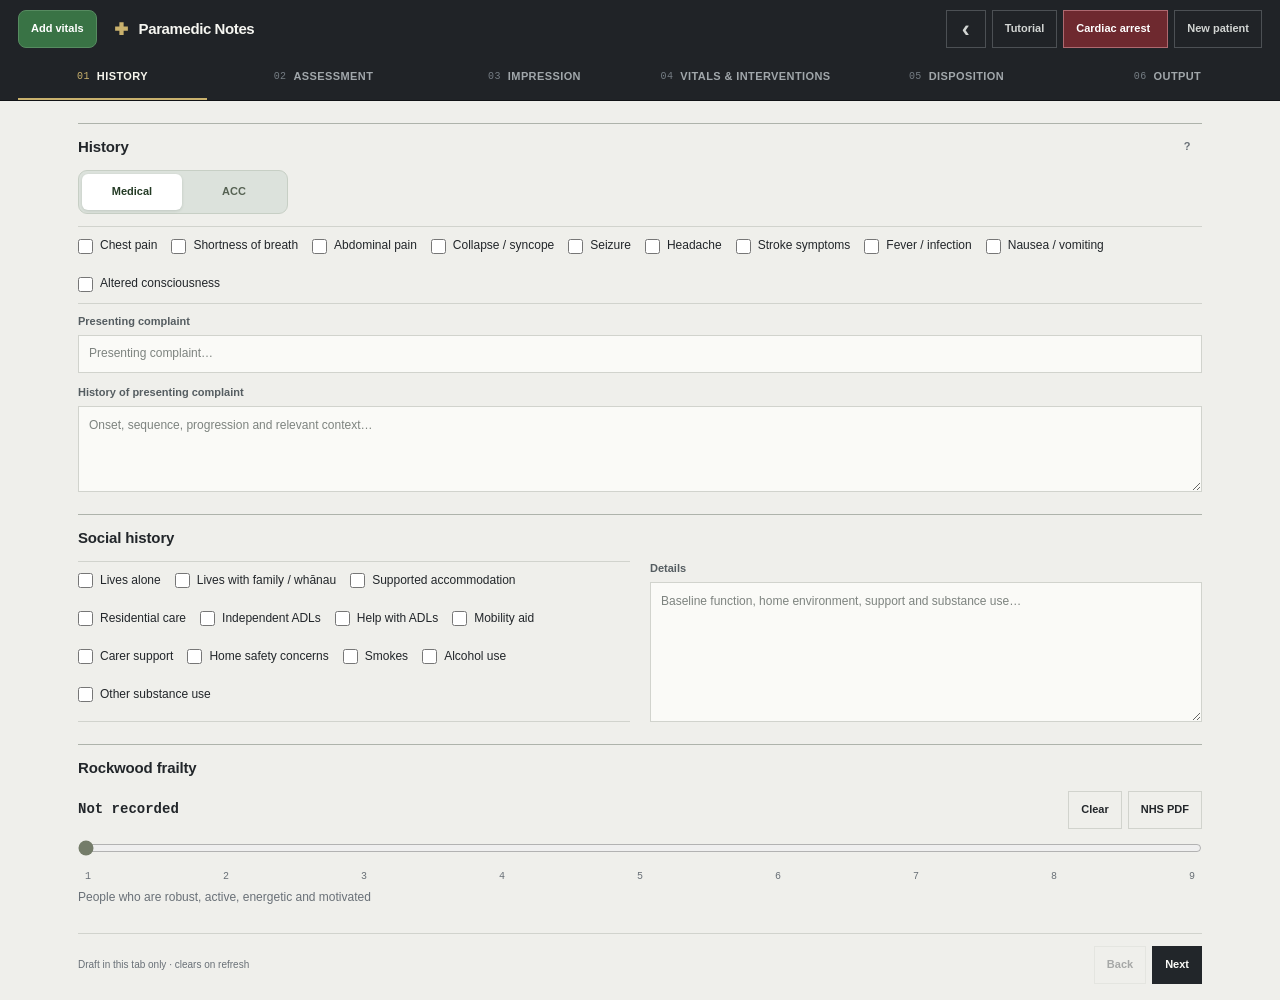
==== commit bb268deb: "Add files via upload" ====
--- a/index.html
+++ b/index.html
@@ -1,8 +1,10 @@
 <!doctype html>
-<html lang="en-NZ"><head><meta charset="utf-8"><meta name="viewport" content="width=device-width,initial-scale=1"><meta name="theme-color" content="#202327"><title>Paramedic Notes</title><link rel="stylesheet" href="styles.css"></head>
-<body><header><div class="top"><button id="addVitals" class="vitals-launch" data-care-open="vitals">Add vitals</button><b class="brand"><svg width="22" height="22" viewBox="0 0 24 24" fill="none" aria-hidden="true"><path d="M9 3h6v6h6v6h-6v6H9v-6H3V9h6V3Z" fill="currentColor"/></svg>Paramedic Notes</b><nav id="navigation" aria-label="Sections"></nav><div class="actions"><button id="helpButton" class="quiet">Explain app</button><button id="arrestButton" class="arrest-launch">Cardiac arrest<span id="arrestBadge"></span></button><button id="reset" class="quiet">New patient</button></div></div><div id="repeatNotifications" class="repeat-notifications" role="status" aria-live="polite" hidden></div></header><div class="app-shell" id="appShell"><main><div id="content"></div><footer><span>Draft in this tab only · clears on refresh</span><div><button id="back" class="quiet">Back</button><button id="next">Next</button></div></footer></main>
+<html lang="en-NZ"><head><meta charset="utf-8"><meta name="viewport" content="width=device-width,initial-scale=1"><meta name="theme-color" content="#202327"><title>Paramedic Notes</title><link rel="stylesheet" href="styles.css"><link rel="stylesheet" href="entry-workflow.css"><link rel="stylesheet" href="notes-tutorial.css"></head>
+<body><header><div class="top"><button id="addVitals" class="vitals-launch" data-care-open="vitals">Add vitals</button><b class="brand"><svg width="22" height="22" viewBox="0 0 24 24" fill="none" aria-hidden="true"><path d="M9 3h6v6h6v6h-6v6H9v-6H3V9h6V3Z" fill="currentColor"/></svg>Paramedic Notes</b><nav id="navigation" aria-label="Sections"></nav><div class="actions"><button id="toggleGuidance" class="quiet sidebar-launch" aria-label="Open sidebar" aria-expanded="false" title="Open sidebar">‹</button><button id="helpButton" class="quiet">Tutorial</button><button id="arrestButton" class="arrest-launch">Cardiac arrest<span id="arrestBadge"></span></button><button id="reset" class="quiet">New patient</button></div></div><div id="repeatNotifications" class="repeat-notifications" role="status" aria-live="polite" hidden></div></header><div class="app-shell" id="appShell"><main><div id="content"></div><section id="inlineCareHost" aria-label="Drug and intervention entry" hidden></section><footer><span>Draft in this tab only · clears on refresh</span><div><button id="back" class="quiet">Back</button><button id="next">Next</button></div></footer></main>
 <aside id="referenceDock" class="reference-dock" aria-label="Reference" hidden>
-<div class="reference-toolbar"><div class="reference-tabs" hidden><button id="showClinical" class="quiet" aria-pressed="false">Clinical</button><button id="showGuidance" class="quiet" aria-pressed="true">Guidance</button><button id="showReferencePdf" class="quiet" aria-pressed="false">Reference PDF</button><button id="showExplain" class="quiet" aria-pressed="false">Explain</button></div><button id="closeReference" class="quiet" aria-label="Close reference">✕</button></div>
+<div class="reference-toolbar"><button class="quiet catalogue-launch" data-open-compact-guidance>Clinical guidance</button><div class="reference-tabs" hidden><button id="showClinical" class="quiet" aria-pressed="false">Clinical</button><button id="showGuidance" class="quiet" aria-pressed="true">Guidance</button><button id="showReferencePdf" class="quiet" aria-pressed="false">Reference PDF</button><button id="showExplain" class="quiet" aria-pressed="false">Tutorial</button></div><button id="expandReference" class="quiet" aria-label="Expand reference to full screen" aria-expanded="false" title="Expand reference">←</button><button id="closeReference" class="quiet" aria-label="Collapse reference" title="Collapse reference">›</button></div>
+<section id="recordsPane" class="reference-pane" aria-label="Recorded vitals and interventions" hidden></section>
+<section id="drugPane" class="reference-pane" aria-label="Medicine guidance" hidden><aside class="drug-reference"><div id="drugGuidanceContent"></div></aside></section>
 <section id="nonTransportPane" class="reference-pane nontransport-checklist" hidden></section>
 <section id="diagnosisPane" class="reference-pane clinical-pane" tabindex="0" aria-label="Clinical guidance" hidden></section>
 <section id="explainPane" class="reference-pane explain-pane" hidden><div id="explainContent"></div></section>
@@ -11,5 +13,7 @@
 </aside></div>
 <dialog id="careModal" class="care-modal" tabindex="-1" aria-label="Clinical entry"></dialog><dialog id="wheelModal" class="wheel-modal" aria-label="Vital sign scroll wheel"></dialog>
 <dialog id="repeatWheelModal" class="repeat-wheel-modal" aria-label="Repeat notification time"></dialog>
+<dialog id="arrestEntryModal" class="arrest-entry-modal" aria-label="Cardiac arrest entry"></dialog>
 <dialog id="arrestModal" class="arrest-modal" aria-label="Cardiac arrest workspace"></dialog>
-<div id="toast" role="status" aria-live="polite"></div><script src="config.js"></script><script src="tour.js"></script><script src="clinical-data.js"></script><script src="ink.js"></script><script src="arrest.js"></script><script src="drug-guidance-data.js"></script><script src="drug-guidance-content.js"></script><script src="drug-guidance.js"></script><script src="care.js"></script><script src="app.js"></script></body></html>
+<div id="toast" role="status" aria-live="polite"></div>
+<script src="config.js"></script><script src="tour.js"></script><script src="clinical-data.js"></script><script src="ink.js"></script><script src="arrest.js"></script><script src="arrest-entry.js"></script><script src="arrest-checklists.js"></script><script src="arrest-pocket-host.js"></script><script src="drug-guidance-data.js"></script><script src="production-reference-data.js"></script><script src="drug-guidance.js"></script><script src="care.js"></script><script src="documentation-workflow.js"></script><script src="app.js"></script><script src="guidance-v16.js"></script><script src="care-records.js"></script><script src="care-layout.js"></script><script src="production-guidance.js"></script><script src="entry-workflow.js"></script><script src="notes-tutorial.js"></script></body></html>
--- a/styles.css
+++ b/styles.css
@@ -181,3 +181,71 @@
 /* Drug administration: aligned fields, iOS-style numeric keys and repeat-time picker. */
 .event-entry>.drug-administration-grid{display:grid;grid-template-columns:repeat(3,minmax(0,1fr));gap:14px;align-items:start}.drug-administration-grid>.dose-entry-pad{display:flex;flex-direction:column;gap:8px;grid-column:auto;min-width:0}.drug-administration-grid .dose-entry-pad>label{width:100%;margin:0}.drug-administration-grid>label{margin:0}.dose-entry-pad .dose-number-pad{width:100%;padding:6px;background:#d1d4da;border-radius:9px;gap:5px}.dose-entry-pad .dose-number-pad button{min-width:0;min-height:44px;padding:2px 0;border:0;border-radius:5px;background:#fff;color:#111;font:24px/1.1 -apple-system,BlinkMacSystemFont,"Segoe UI",sans-serif;font-weight:400;box-shadow:0 1px 0 #a9adb5}.dose-entry-pad .dose-number-pad button:active{background:#b8bdc6;box-shadow:none}.dose-entry-pad .dose-number-pad .dose-clear{font-size:12px;color:#007aff;min-height:30px;background:transparent;box-shadow:none}.repeat-notification{margin:16px 0;border-block:1px solid #c4c9bc;padding:12px 0}.repeat-notification h3{font-size:12px;margin-bottom:7px}.repeat-notification>label{margin:6px 0;font-size:10px}.repeat-context,.repeat-guideline-wording{font-size:11px;line-height:1.5;margin:5px 0;color:#5d6568}.repeat-time-row{display:flex;align-items:stretch;gap:8px;margin:8px 0}.repeat-time-button{display:flex;align-items:center;justify-content:space-between;gap:10px;flex:1;min-width:0;text-align:left;white-space:normal;background:#f7f8f4;color:#252b30;border-color:#bac2b4}.repeat-time-button:hover{background:#e8ede4}.repeat-time-button>span{display:flex;align-items:center;gap:8px}.repeat-time-button small{font-size:10px;color:#647064}.repeat-enable{min-width:46px}.repeat-enable[aria-pressed=true]{background:#dbe8d4;color:#2e512c;border-color:#6c8a60}.repeat-wheel-modal{width:min(390px,calc(100vw - 24px));max-width:none;border:0;border-radius:16px;padding:0;background:#f2f2f7;color:#111;box-shadow:0 18px 60px #0003}.repeat-wheel-modal::backdrop{background:#18202b66}.repeat-wheel-top{display:flex;align-items:center;justify-content:space-between;padding:12px 10px;border-bottom:1px solid #d8d8df;gap:5px}.repeat-wheel-top h2{font-size:15px;letter-spacing:-.3px}.repeat-wheel-top button{color:#007aff;border:0;background:none;font-size:14px;min-width:58px;padding:8px}.repeat-wheel-picker{position:relative;display:grid;grid-template-columns:1fr 1fr;gap:12px;padding:12px 42px 0}.repeat-wheel-unit{min-width:0;text-align:center}.repeat-wheel-unit h3{font-size:11px;font-weight:500;color:#74747c;margin:0 0 6px}.repeat-wheel-column{height:220px;overflow-y:auto;scroll-snap-type:y mandatory;padding-block:88px;scrollbar-width:none;overscroll-behavior:contain;position:relative;z-index:1;mask-image:linear-gradient(transparent,#000 32%,#000 68%,transparent)}.repeat-wheel-column::-webkit-scrollbar{display:none}.repeat-wheel-column button{display:block;width:100%;height:44px;min-height:44px;scroll-snap-align:center;border:0;padding:0;border-radius:0;background:transparent;color:#85858b;font:26px/44px -apple-system,BlinkMacSystemFont,"Segoe UI",sans-serif;font-variant-numeric:tabular-nums;font-weight:400}.repeat-wheel-column button[aria-selected=true]{color:#111;font-weight:500}.repeat-wheel-column button:focus-visible{outline-offset:-3px}.repeat-wheel-focus{position:absolute;top:124px;left:24px;right:24px;height:44px;border-radius:8px;background:#e4e4eb;pointer-events:none}.repeat-wheel-modal #repeatWheelReading{text-align:center;font-size:13px;font-weight:650;margin:10px}.repeat-wheel-source{font-size:11px;line-height:1.6;color:#5c5c65;text-align:center;margin:10px 22px 20px}.repeat-wheel-error{font-size:12px;color:#9e2525;padding:0 18px 12px;text-align:center}
 @media(max-width:699px){.event-entry>.drug-administration-grid{grid-template-columns:repeat(3,minmax(0,1fr));gap:8px}.dose-entry-pad .dose-number-pad{padding:4px;gap:4px}.dose-entry-pad .dose-number-pad button{font-size:21px;min-height:40px}.drug-administration-grid select,.drug-administration-grid input{padding:9px 5px;font-size:12px}.repeat-time-button small{max-width:135px}}
+/* Arrest console v2: one viewport of primary controls, independently scrolling references. */
+.arrest-v2 .arrest-header{min-height:64px;padding:8px 14px;gap:12px;flex-wrap:nowrap}.arrest-v2 .arrest-heading{flex:1;min-width:0}.arrest-v2 .arrest-heading>b{font-size:18px}.arrest-v2 .arrest-heading>span{font-size:8px}.arrest-v2 #arrestMiniClock{display:none}.arrest-v2 .arrest-header-actions{width:auto;display:flex;gap:7px}.arrest-weight-button{width:112px;min-height:46px;text-align:left;padding:5px 10px;background:#e5ecdf;border:1px solid #a9b99e;color:#243320;flex-shrink:0}.arrest-header .arrest-weight-button span{font-size:10px;font-family:inherit;color:#53624b;margin:0;letter-spacing:0}.arrest-header .arrest-weight-button b{font-size:15px;display:block}.arrest-header .arrest-weight-button:hover{background:#d4e2c9}.arrest-v2 .arrest-sidebar-arrow{width:32px;font-size:26px;padding:0;line-height:1;min-height:36px}.arrest-v2>.arrest-status{position:static;flex:none;min-height:28px;align-items:center;padding:3px 14px;gap:8px;font-size:10px;background:#e4eadf}.arrest-v2 #arrestManualLabel{color:#815713}.arrest-body.arrest-body-v2{display:grid;grid-template-columns:minmax(0,1fr);overflow:hidden;position:relative;min-height:0}.arrest-v2.side-open .arrest-body-v2{grid-template-columns:minmax(0,1fr) 330px}.arrest-console{display:grid;grid-template-columns:minmax(180px,26%) minmax(0,1fr);gap:14px;width:100%;height:100%;max-width:none;min-height:0;min-width:0;padding:12px 14px;margin:0;overflow:hidden}.arrest-timer-zone{min-height:0;display:flex;flex-direction:column;justify-content:center;align-items:center;gap:6px}.arrest-v2 .arrest-dial{width:min(100%,28vh,270px);flex-shrink:0;margin:0;aspect-ratio:1}.arrest-v2 .arrest-dial strong{font-size:clamp(40px,5.2vw,70px);letter-spacing:-3px}.arrest-v2 .arrest-dial span{font-size:11px;margin-top:8px}.arrest-v2 #arrestCharge{min-height:28px;padding:2px 4px;font-size:13px;width:100%}.arrest-timer-actions{display:flex;flex-direction:column;gap:7px;width:100%;max-width:245px}.arrest-timer-actions button{width:100%;min-height:40px}.arrest-timer-actions #arrestPause{min-height:34px;font-size:10px}.arrest-timer-actions .rhythm-due{background:#8e333b;color:white;border-color:#a45059}.arrest-current-rhythm,.arrest-defib-reference{font-size:11px;line-height:1.5;text-align:center;margin:3px 0;color:#576450}.arrest-defib-reference{font-size:10px}.arrest-control-grid{display:grid;grid-template-columns:repeat(2,minmax(0,1fr));grid-template-rows:minmax(0,1.1fr) minmax(0,.9fr);gap:12px;min-height:0;min-width:0}.arrest-control-card{border:1px solid #b8c3ae;background:#f8faf4;padding:12px;display:flex;flex-direction:column;gap:7px;min-height:0;min-width:0;overflow:hidden}.arrest-control-card.paediatric-dose{background:#faf3df;border-color:#c6aa65}.arrest-card-title{display:flex;align-items:center;justify-content:space-between;gap:5px;flex-wrap:wrap}.arrest-control-card h3{font-size:15px;line-height:1.25}.text-control{border:0;background:none;color:#4b6579;text-decoration:underline;text-underline-offset:2px;font-size:10px;padding:3px 0;min-height:28px}.text-control:hover{background:none;color:#233c50}.arrest-dose-reference{display:flex;flex-direction:column;gap:5px;min-width:0}.arrest-dose-reference small{font-size:10px;line-height:1.4;color:#65715f}.paediatric-dose .arrest-dose-reference small{color:#82621f}.arrest-dose-reference>b,.arrest-dose-reference>div>b{font-size:19px;font-weight:650;line-height:1.25}.arrest-dose-reference>div{display:flex;gap:8px;flex-wrap:wrap}.arrest-dose-reference>div>b{font-size:16px}.arrest-dose-reference>span{font-size:13px;color:#68725f}.arrest-control-card .arrest-drug-review{font:10px/1.5 ui-monospace,monospace;min-height:28px;margin:auto 0 0;padding:4px 0;overflow-wrap:anywhere}.arrest-control-card .drug-due{background:#f0d1a8;color:#723b0f;padding:4px 6px;font-weight:700}.arrest-control-card>.arrest-stamp{width:100%;min-height:40px;font-size:11px}.arrest-equipment-card h3{padding-bottom:5px;border-bottom:1px solid #c8d1bf}.arrest-access-actions{display:grid;grid-template-columns:1fr 1fr;gap:8px;margin:auto 0}.arrest-access-actions button{min-height:48px;white-space:normal}.arrest-airway-actions{display:grid;grid-template-columns:repeat(6,minmax(0,1fr));gap:7px;margin:auto 0}.arrest-airway-actions button{grid-column:span 2;white-space:normal;min-height:42px;font-size:11px;padding:6px}.arrest-airway-actions button:nth-last-child(-n+2){grid-column:span 3}.arrest-latest-entry{font-size:10px;margin:0;color:#66715e;min-height:15px;overflow-wrap:anywhere}.arrest-sidebar{background:#e0e8df;border-left:1px solid #acbda4;min-height:0;display:flex;flex-direction:column;overflow:hidden}.arrest-sidebar .arrest-side-tabs{display:grid;grid-template-columns:repeat(4,minmax(0,1fr));flex:none;gap:0;order:0;min-height:44px;margin:0;max-width:none;overflow:hidden;align-self:auto;border-bottom:1px solid #a7b99f}.arrest-sidebar .arrest-side-tabs button{justify-content:center;min-height:44px;min-width:0;padding:4px 2px;font-size:10px;font-weight:500;letter-spacing:0;text-transform:none;border:0;background:transparent;color:#576851;white-space:normal}.arrest-side-tabs button[aria-pressed=true]{background:#c5d4bc;color:#23351d}.arrest-side-content{flex:1;min-height:0;overflow:auto;padding:12px 14px;overscroll-behavior:contain}.arrest-side-content>h3{font-size:14px;margin:0 0 10px}.arrest-side-content p{font-size:12px;line-height:1.65}.arrest-side-content .subtle{font-size:10px}.arrest-side-content .check{font-size:11px}.arrest-side-content .rowhead{margin-bottom:8px}.arrest-side-content .rowhead button{font-size:10px;padding:4px 8px}.arrest-reference-buttons{display:grid;grid-template-columns:1fr;gap:7px;margin-bottom:14px}.arrest-reference-buttons button{text-align:left;white-space:normal;min-height:40px}.arrest-side-content #arrestPdfPanel{margin:0;padding:0;border:0}.arrest-side-content #arrestPdfTitle{font-size:12px;margin:0 0 8px}.arrest-side-content #arrestPdf{width:100%;height:calc(100dvh - 350px);min-height:250px;margin:0 0 8px}.arrest-side-content a{font-size:10px}.arrest-v2 .arrest-bottom{padding:5px 14px;min-height:42px;gap:8px}.arrest-v2 .arrest-bottom>div{display:flex;gap:6px}.arrest-v2 .arrest-bottom button{min-height:30px;font-size:10px;padding:5px 9px}.arrest-v2 .arrest-bottom span{font-size:9px;max-width:none}.arrest-v2 .arrest-log-row{padding-top:9px;padding-bottom:9px}.arrest-v2 .arrest-log-row strong{font-size:12px}
+/* Compact, explicit entry dialogs; no sizes or confirmations are assumed. */
+.arrest-entry-modal{width:min(620px,calc(100vw - 24px));max-width:none;max-height:calc(100dvh - 24px);padding:0;border:1px solid #7e8d74;border-radius:0;background:#eff2e9;color:#273022}.arrest-entry-modal::backdrop{background:#17211b77}.arrest-entry-shell{display:flex;flex-direction:column;max-height:calc(100dvh - 26px);min-height:0}.arrest-entry-heading{flex:none;padding:13px 16px;background:#26332a;color:#f2f5ed;border-bottom:1px solid #6b7d63}.arrest-entry-heading h2{font-size:16px}.arrest-entry-content{padding:16px;overflow:auto;min-height:0}.arrest-entry-footer{display:flex;justify-content:flex-end;gap:8px;padding:10px 16px;border-top:1px solid #b9c6af;background:#e0e7d9;flex:none}.arrest-entry-footer button{min-height:42px}.arrest-weight-entry{display:grid;grid-template-columns:minmax(0,1fr) 180px;gap:20px}.arrest-weight-entry input{font-size:18px}.arrest-weight-pad{display:grid;grid-template-columns:repeat(3,1fr);align-content:start;gap:6px;padding:6px;border-radius:8px;background:#d2d8d0}.arrest-weight-pad button{font-size:23px;min-height:49px;padding:0;background:#fff;border:0;border-radius:5px;box-shadow:0 1px #a8b2a2}.arrest-weight-pad button:last-child{grid-column:1/-1;font-size:11px;min-height:32px;color:#3c6644;background:transparent;box-shadow:none}.arrest-age-estimate{padding:10px 0;border-block:1px solid #c3ceba;margin:10px 0}.arrest-age-estimate summary{cursor:pointer;font-size:12px;font-weight:650}.arrest-age-estimate label{margin-top:10px}.arrest-age-estimate .subtle{font-size:10px}.arrest-adult-dose-confirm{font-size:11px;align-items:flex-start;line-height:1.5}.arrest-adult-dose-confirm input{margin-top:3px}.arrest-intervention-fields{display:grid;grid-template-columns:1fr 1fr;gap:10px 14px}.arrest-intervention-fields>label{margin:0}.arrest-intervention-fields>label:has(textarea),.arrest-intervention-fields>label:has([data-arrest-iv-gauge]),.arrest-gauge-ticks,.arrest-confirmation{grid-column:1/-1}.arrest-intervention-fields input[type=range]{min-height:44px}.arrest-gauge-ticks{display:grid;grid-template-columns:repeat(5,1fr);text-align:center;margin-top:-8px;font-size:12px;font-family:ui-monospace,monospace}.arrest-intervention-fields input[type=hidden]{display:none}.arrest-confirmation{border:1px solid #bdc9b3;margin:0;padding:8px 12px;display:flex;flex-wrap:wrap;column-gap:16px}.arrest-confirmation legend{font-size:11px;font-weight:650}.arrest-confirmation .check{font-size:11px;min-height:34px}.arrest-outcome-options{display:grid;grid-template-columns:repeat(3,minmax(0,1fr));gap:12px;padding:8px 0}.arrest-outcome-options button{white-space:normal;min-height:88px;font-size:16px}.arrest-outcome-options button:first-child{background:#7d353a;border-color:#a65a60}.arrest-outcome-options .rosc-choice{background:#386345;border-color:#5e8561}
+@media(max-width:1000px){.arrest-v2.side-open .arrest-body-v2{grid-template-columns:minmax(0,1fr) 300px}.arrest-console{grid-template-columns:190px minmax(0,1fr);gap:10px;padding:10px}.arrest-control-card{padding:10px}.arrest-control-grid{gap:9px}.arrest-control-card h3{font-size:14px}}
+@media(min-width:701px) and (max-width:900px){.arrest-v2.side-open .arrest-console{display:flex;flex-direction:column}.arrest-v2.side-open .arrest-timer-zone{flex-direction:row;flex-wrap:wrap;justify-content:space-between;height:200px;flex:none;gap:4px}.arrest-v2.side-open .arrest-dial{width:155px}.arrest-v2.side-open .arrest-timer-actions{width:calc(100% - 165px);min-width:130px}.arrest-v2.side-open #arrestCharge{order:4;min-height:22px}.arrest-v2.side-open .arrest-current-rhythm,.arrest-v2.side-open .arrest-defib-reference{display:none}.arrest-v2.side-open .arrest-control-grid{flex:1}.arrest-v2.side-open .arrest-dose-reference>b{font-size:17px}.arrest-v2.side-open .arrest-card-title .text-control{font-size:9px;min-height:24px}.arrest-v2.side-open .arrest-airway-actions button{font-size:10px}}
+@media(max-width:700px){.arrest-v2 .arrest-header{padding:7px 10px;gap:8px;min-height:60px}.arrest-v2 .arrest-header-actions{width:auto;gap:5px}.arrest-v2 .arrest-heading>b{font-size:14px;display:block}.arrest-v2 .arrest-heading>span{display:none}.arrest-weight-button{width:88px;min-height:43px;padding:4px 7px}.arrest-header .arrest-weight-button b{font-size:13px}.arrest-v2 .arrest-header .quiet{font-size:10px;padding:6px}.arrest-v2 .arrest-header .arrest-sidebar-arrow{font-size:25px;padding:0;width:28px}.arrest-v2>.arrest-status{padding:3px 10px;font-size:9px;min-height:26px}.arrest-body.arrest-body-v2,.arrest-v2.side-open .arrest-body-v2{grid-template-columns:1fr}.arrest-console{display:flex;flex-direction:column;padding:8px;gap:8px}.arrest-timer-zone{height:170px;flex:none;display:grid;grid-template-columns:150px minmax(0,1fr);grid-template-rows:1fr 25px;gap:4px 12px}.arrest-v2 .arrest-dial{width:145px;grid-column:1;grid-row:1/3}.arrest-v2 .arrest-dial strong{font-size:43px}.arrest-v2 .arrest-dial span{font-size:10px;margin-top:6px}.arrest-timer-actions{grid-column:2;grid-row:1;gap:5px;max-width:none}.arrest-timer-actions button{min-height:36px;font-size:11px;padding:5px}.arrest-v2 #arrestCharge{grid-column:2;grid-row:2;min-height:25px;font-size:11px}.arrest-current-rhythm,.arrest-defib-reference{display:none}.arrest-control-grid{flex:1;grid-template-rows:minmax(0,1.1fr) minmax(0,.9fr);gap:8px}.arrest-control-card{padding:9px;gap:5px}.arrest-control-card h3{font-size:13px}.arrest-card-title .text-control{font-size:9px;min-height:22px}.arrest-dose-reference{gap:3px}.arrest-dose-reference small{font-size:9px}.arrest-dose-reference>b{font-size:18px}.arrest-dose-reference>div{gap:3px}.arrest-dose-reference>div>b{font-size:12px}.arrest-control-card .arrest-drug-review{font-size:9px;min-height:25px}.arrest-control-card>.arrest-stamp{font-size:10px;min-height:36px;padding:5px}.arrest-access-actions{gap:5px}.arrest-access-actions button{font-size:10px;padding:5px;min-height:44px}.arrest-airway-actions{gap:4px}.arrest-airway-actions button{font-size:10px;padding:4px;min-height:38px}.arrest-latest-entry{font-size:9px}.arrest-sidebar{position:absolute;inset:0 0 0 auto;width:min(360px,100%);z-index:4;border-left:1px solid #829678}.arrest-v2 .arrest-bottom{padding:5px 8px;min-height:43px;gap:5px}.arrest-v2 .arrest-bottom span{font-size:8px}.arrest-v2 .arrest-bottom button{font-size:9px;padding:4px 6px;min-height:32px}.arrest-weight-entry{grid-template-columns:minmax(0,1fr) 145px;gap:12px}.arrest-weight-pad{gap:4px;padding:4px}.arrest-weight-pad button{min-height:44px;font-size:21px}.arrest-entry-content{padding:12px}.arrest-outcome-options{gap:7px}.arrest-outcome-options button{font-size:14px;min-height:75px}.arrest-intervention-fields{gap:9px}.arrest-entry-footer{padding:8px 12px}}
+@media(max-height:680px) and (min-width:701px){.arrest-v2 .arrest-header{min-height:54px;padding-block:5px}.arrest-v2>.arrest-status{min-height:24px}.arrest-console{padding:8px;gap:8px}.arrest-control-card{padding:8px;gap:4px}.arrest-control-grid{gap:8px}.arrest-v2 .arrest-dial{width:min(100%,30vh,210px)}.arrest-dose-reference small{font-size:9px}.arrest-control-card h3{font-size:13px}.arrest-dose-reference>div>b{font-size:14px}.arrest-card-title .text-control{font-size:9px;min-height:22px}.arrest-control-card .arrest-drug-review{font-size:9px}.arrest-v2 .arrest-bottom{min-height:38px}}
+.arrest-modal{width:100%;max-width:100%}
+.arrest-v2 .arrest-header-actions{min-width:0;flex-shrink:0;justify-content:flex-end}
+/* Smaller phones retain access to every control rather than clipping a card. */
+@media(max-width:700px) and (max-height:760px){.arrest-console{overflow:auto}.arrest-control-grid{flex:none;grid-template-rows:minmax(215px,auto) minmax(185px,auto)}}
+.arrest-v2 .arrest-header>div.arrest-header-actions:last-child{width:max-content;min-width:0;justify-content:flex-end}
+/* Arrest v17: compact header tools, larger timing instrument, colour restricted to doses. */
+.arrest-weight-stack{flex:none;width:150px;display:flex;flex-direction:column;gap:3px}.arrest-weight-stack .arrest-weight-button{width:100%}.arrest-header .arrest-weight-joules{font:10px/1.35 ui-monospace,monospace;color:#d4dfcd;letter-spacing:0;margin:0}
+.arrest-v2 .arrest-console{grid-template-columns:minmax(220px,34%) minmax(0,1fr)}
+.arrest-v2 .arrest-dial{width:min(100%,40vh,390px)}.arrest-v2 .arrest-dial strong{font-size:clamp(48px,6.5vw,92px)}
+.arrest-v2 .arrest-dial svg{transform:none}.arrest-v2 .dial-track,.arrest-v2 .dial-progress{transform:rotate(-90deg);transform-origin:110px 110px}
+.arrest-dial-marks line{stroke:#526149;stroke-width:1.5}.arrest-dial-marks text{font:8px ui-monospace,monospace;fill:#54684b}
+.arrest-dose-reference>b,.arrest-dose-reference>div>b{font-size:14px}.arrest-dose-reference>div{gap:4px 10px}.arrest-dose-reference small{font-size:10px}
+.arrest-dose-reference .paediatric-dose{display:inline-block;align-self:flex-start;background:#f8e7bb;color:#805310;border:1px solid #d4b369;font-size:22px;padding:2px 5px;line-height:1.25}
+.arrest-control-card .arrest-medicine-clock{font:clamp(26px,3.1vw,44px)/1.1 ui-monospace,monospace;letter-spacing:-1px;margin:auto 0 0}
+.arrest-control-card .arrest-drug-review{margin:0;min-height:22px}.arrest-card-title .text-control{font-size:13px;min-height:36px}
+.arrest-checklist-choices{display:grid;grid-template-columns:1fr 1fr;gap:6px;margin-bottom:16px}.arrest-checklist-choices button{white-space:normal;font-size:11px;min-height:40px;padding:6px}.arrest-checklist-choices button[aria-pressed=true]{background:#c5d4bc}
+.arrest-checklist-items{margin:10px 0}.arrest-checklist-items>label{display:flex;align-items:flex-start;gap:10px;border-top:1px solid #b9c7b1;padding:10px 0;margin:0;font-size:12px;line-height:1.5;font-weight:400;cursor:pointer}.arrest-checklist-items input{flex:none;margin-top:2px;width:18px;height:18px}.arrest-checklist-items time{display:block;font:10px/1.5 ui-monospace,monospace;color:#48623d;margin-top:4px}
+.arrest-rsi-doses{border-bottom:1px solid #b2c0aa;margin-bottom:14px;padding-bottom:14px}.arrest-rsi-doses .rsi-dose-grid{display:block}.arrest-rsi-doses .rsi-dose-grid p{font-size:12px;margin:5px 0}
+.arrest-toggles{grid-column:1/-1;display:flex;flex-wrap:wrap;border:0;border-top:1px solid #c2ccb9;padding:9px 0 0;gap:6px;margin:0}.arrest-toggles legend{font-size:12px;font-weight:650;padding:0 8px 0 0}.arrest-toggles label{position:relative;margin:0;display:flex;min-width:44px;flex:1}.arrest-toggles input{position:absolute;width:1px;height:1px;opacity:0}.arrest-toggles span{display:flex;align-items:center;justify-content:center;width:100%;border:1px solid #becab4;min-height:42px;padding:6px;font-size:12px;background:#f8faf4;cursor:pointer}.arrest-toggles input:checked+span{background:#c4d5ba;color:#203819;border-color:#78926b}.arrest-toggles input:focus-visible+span{outline:2px solid #465d36;outline-offset:2px}
+.arrest-size-slider{grid-column:1/-1}.arrest-size-slider input[type=range]{min-height:46px}.arrest-size-ends{display:flex;justify-content:space-between;font:12px ui-monospace,monospace;margin-top:-7px}.arrest-size-slider details{margin:10px 0;font-size:12px}.arrest-size-slider summary{cursor:pointer}.arrest-size-slider label:has(input[type=text]){margin:10px 0}
+@media(min-width:701px) and (max-width:1100px){.arrest-v2.side-open .arrest-console{grid-template-columns:minmax(190px,32%) minmax(0,1fr)}.arrest-v2.side-open .arrest-card-title .text-control{font-size:11px;min-height:30px}.arrest-v2.side-open .arrest-dose-reference .paediatric-dose{font-size:18px}.arrest-v2.side-open .arrest-medicine-clock{font-size:32px}}
+@media(min-width:701px) and (max-width:900px){.arrest-v2.side-open .arrest-dial{width:175px}.arrest-v2.side-open .arrest-timer-zone{height:210px}.arrest-v2.side-open .arrest-timer-actions{width:calc(100% - 185px)}.arrest-v2.side-open .arrest-dial strong{font-size:49px}}
+@media(max-width:700px){.arrest-weight-stack{width:105px}.arrest-header .arrest-weight-joules{font-size:8px}.arrest-v2 .arrest-header{min-height:78px}.arrest-v2 .arrest-heading>b{font-size:12px}.arrest-v2 .arrest-header-actions{gap:4px}.arrest-v2 .arrest-header .quiet{padding:5px;font-size:9px}.arrest-v2 .arrest-dial{width:155px}.arrest-v2 .arrest-dial strong{font-size:45px}.arrest-timer-zone{grid-template-columns:160px minmax(0,1fr);height:180px;gap:4px 8px}.arrest-control-card .arrest-medicine-clock{font-size:29px}.arrest-dose-reference .paediatric-dose{font-size:17px}.arrest-card-title .text-control{font-size:11px;min-height:30px}.arrest-dose-reference>b,.arrest-dose-reference>div>b{font-size:12px}.arrest-control-card .arrest-drug-review{font-size:9px}.arrest-v2 .arrest-card-title h3{font-size:12px}}
+@media(max-height:680px) and (min-width:701px){.arrest-v2 .arrest-dial{width:min(100%,42vh,300px)}.arrest-control-card .arrest-medicine-clock{font-size:30px}.arrest-dose-reference .paediatric-dose{font-size:18px}.arrest-card-title .text-control{font-size:11px;min-height:30px}}
+.arrest-header .arrest-weight-joules{white-space:pre-line}.arrest-clock-caption{font:10px ui-monospace,monospace;color:#68735f}
+.arrest-rsi-formulas{font-size:12px;margin:8px 0}.arrest-rsi-formulas dt{font-weight:650;margin-top:12px}.arrest-rsi-formulas dd{margin:4px 0;line-height:1.6}
+.arrest-v2 .arrest-dial{container-type:inline-size}.arrest-v2 .arrest-dial strong{font-size:clamp(36px,26cqw,96px)}
+@media(max-height:680px) and (min-width:701px){
+ .arrest-control-grid{grid-template-rows:minmax(0,1.23fr) minmax(0,.77fr)}
+ .arrest-control-card{gap:3px;padding:7px}.arrest-card-title{flex-wrap:nowrap;gap:4px}.arrest-v2 .arrest-card-title .text-control{font-size:11px;min-height:26px}
+ .arrest-control-card h3{font-size:12px}.arrest-dose-reference{gap:2px}.arrest-dose-reference small{font-size:9px;line-height:1.25}
+ .arrest-v2 .arrest-dose-reference .paediatric-dose{font-size:16px;padding:1px 4px}.arrest-dose-reference>div{gap:3px}
+ .arrest-control-card .arrest-drug-review{min-height:15px;font-size:9px;line-height:1.3;padding:0}.arrest-clock-caption{font-size:9px}
+ .arrest-control-card>.arrest-stamp{min-height:32px;font-size:10px;padding:4px}.arrest-airway-actions{gap:4px}.arrest-airway-actions button{min-height:35px;font-size:10px;padding:4px}
+}
+@media(max-width:700px){.arrest-console{overflow:auto}.arrest-control-grid{grid-template-rows:minmax(290px,1.1fr) minmax(185px,.9fr)}}
+/* Documentation workflow: compact segmented category and selected guideline tabs. */
+.complaint-category{display:inline-grid;grid-template-columns:1fr 1fr;gap:2px;padding:3px;background:#dce2dc;border:1px solid #c7cfc5;border-radius:9px;margin-bottom:12px;min-width:210px}.complaint-category button{background:transparent;color:#566253;border:0;border-radius:6px;min-height:36px;padding:5px 24px}.complaint-category button[aria-pressed=true]{background:#fff;color:#243b25;box-shadow:0 1px 3px #1f302425}.guideline-selector{border:1px solid #b9c5b4;padding:10px 12px}.guideline-selector summary{cursor:pointer;font-size:13px}.guideline-selector .checks{padding-top:12px}.guideline-cards{display:flex;overflow:auto;gap:5px;padding:0 0 12px;margin-bottom:12px;border-bottom:1px solid #b5c1af}.guideline-cards button{white-space:normal;flex:0 0 135px;min-height:48px;font-size:12px;background:#e9eee3;color:#56634b;border:1px solid #bdcab3}.guideline-cards button[aria-pressed=true]{background:#c9d7be;color:#273a1d;border-color:#748b63}.drug-reference{background:#e8e9e3!important}.drug-guideline-section.contraindications{border-left:3px solid #a2383e;background:#faeeeb}.drug-guideline-section.contraindications>summary{color:#9d2832;font-weight:700}.drug-guideline-section.dose-reference{border-left:3px solid #9a7b27;background:#faf2d7}.drug-guideline-section.dose-reference>summary{font-weight:750;color:#735919}.pocket-interventions button{min-height:46px;min-width:150px}#notesEquipmentModal{width:min(850px,100%);height:min(900px,100dvh);padding:0;border:1px solid #718269;max-height:100dvh;max-width:100vw}#notesEquipmentModal iframe{width:100%;height:100%;border:0}
+/* Flat, compact inputs consistent with the documentation editor. */
+.guideline-search{position:relative;display:grid;grid-template-columns:minmax(0,1fr) 42px;gap:6px;align-items:end}.guideline-search label{margin:0}.guideline-search>button{min-height:42px}.guideline-search [role=listbox]{position:absolute;top:100%;left:0;right:0;z-index:5;border:1px solid #a8b39f;background:#f6f7f1;max-height:250px;overflow:auto;box-shadow:0 3px 8px #25351d16}.guideline-search [role=option]{display:block;width:100%;text-align:left;border:0;border-bottom:1px solid #d3dacd;border-radius:0;background:transparent;color:#2f3d29;min-height:42px;padding:8px 12px;font-size:13px}.guideline-search [role=option]:hover,.guideline-search [role=option]:focus{background:#dce7d3}.guideline-search [role=option][aria-selected=true]{color:#47623c;background:#e8eee2}.selected-guideline-list{display:flex;flex-wrap:wrap;gap:6px;margin-top:10px}.selected-guideline-list button{font-size:12px;padding:7px 10px;min-height:34px}.selected-guideline-list button span{margin-left:10px}.full-guideline{border-top:1px solid #b5c0ad;margin-top:18px;padding-top:12px}.full-guideline>h3{font-size:12px;margin:0 0 10px;color:#55634b}.full-guideline-section{border-top:1px solid #bcc6b4;padding:10px 0}.full-guideline-section summary{font-size:13px;font-weight:650;cursor:pointer}.full-guideline-section p{font-size:12px;line-height:1.65;white-space:pre-line}.original-guideline object{display:block;width:100%;height:65vh;margin:10px 0}.iv-access-card{background:#dce7d2;color:#304426;border:1px solid #8f9f82;min-height:58px;padding:12px 22px}.care-actions{flex-wrap:wrap}
+.care-actions .iv-access-card{background:#dce7d2;color:#304426;border-color:#8f9f82;min-height:58px}.care-actions .iv-access-card:hover{background:#c9d9bd;color:#263d1c}
+
+/* Reference instrument: integrated tools, source pages and patient entries stay distinct. */
+.catalogue-launch{margin-right:auto}.library-pane{padding:14px;min-width:0}.library-toolbar{display:flex;gap:6px;border-bottom:1px solid #b9beb8;padding-bottom:9px;margin-bottom:12px}.source-label{font-size:10px;letter-spacing:.09em;font-weight:750;color:#496353;margin:8px 0}.library-pane h2,.drug-reference h2{font-size:21px;line-height:1.2;letter-spacing:-.025em;margin:6px 0}.library-controls{display:flex;flex-wrap:wrap;align-items:center;gap:8px;border-bottom:1px solid #b9beb8;padding:8px 0 12px}.library-controls a{font-size:12px}.library-search{display:grid;grid-template-columns:minmax(0,1fr) 115px;gap:5px;margin:12px 0;position:sticky;top:0;background:#e8e9e3;z-index:3;padding:4px 0}.library-search label{margin:0}.library-search input,.library-search select{width:100%;min-height:42px;border-radius:2px;font-size:13px}.library-result{display:flex;flex-direction:column;align-items:stretch;text-align:left;width:100%;border:0;border-top:1px solid #b6bdb4;background:transparent;color:#202922;border-radius:0;padding:10px 3px;gap:4px;line-height:1.35}.library-result small{font-size:10px;letter-spacing:.05em;color:#536659}.library-result b{font-size:14px}.library-result span{font-size:12px}.library-result:hover{background:#dce2d8}.library-result mark{background:#f3dc88;color:#202327}.library-results:not(:empty){max-height:45vh;overflow:auto;border-bottom:1px solid #929e94;margin-bottom:14px}.coverage-notice{font-size:12px;line-height:1.5;padding:10px;border-left:3px solid #ad955a;background:#e4e1d2}.catalogue-titles{display:grid}.catalogue-titles button{display:flex;flex-direction:column;gap:4px;background:none;color:#202922;border:0;border-bottom:1px solid #c0c5bc;border-radius:0;text-align:left;font-size:13px;padding:10px 4px;min-height:44px}.catalogue-titles small{font-size:10px;color:#586c5b}.source-page{border-top:1px solid #b0b9af;margin:0}.source-page>summary,.related-references>summary{padding:12px 3px;cursor:pointer;font-size:13px;font-weight:650;line-height:1.4;min-height:44px}.source-page>summary small{display:block;font-size:10px;font-weight:400;color:#536659}.source-page-slot{background:white;overflow:auto;border:1px solid #bac1b6}.source-page-slot svg{width:100%;height:auto;display:block;min-width:300px}.source-page-slot svg a:hover rect{fill:#578d6b;fill-opacity:.2}.source-accessible{font-size:12px;margin:10px 0}.source-accessible p{white-space:pre-wrap;border-bottom:1px solid #c7cdc3;padding:5px}.source-accessible summary{cursor:pointer;padding:8px 0}.source-action{padding:9px 0;border-bottom:1px solid #bbc3b7}.source-action blockquote{font-size:12px;line-height:1.5;margin:0 0 8px;white-space:normal;color:#29392f;border-left:2px solid #839b85;padding-left:8px}.source-action>div{display:flex;flex-wrap:wrap;gap:6px}.source-action button{font-size:12px;min-height:40px}.source-action-list:empty{display:none}.related-references{border-top:1px solid #adb7ab}.reference-link{display:flex;flex-direction:column;align-items:flex-start;text-align:left;width:100%;border:0;border-bottom:1px solid #c4cbc0;border-radius:0;padding:9px 3px;min-height:44px}.reference-link small{font-size:10px;color:#586c5b}.entry-source{border-left:3px solid #6f8976;background:#e4e9df;padding:10px;margin:0 0 12px}.entry-source summary{font-size:12px;font-weight:650;cursor:pointer}.entry-source p{font-size:12px;line-height:1.5}.entry-source small{display:block;font-size:11px}.selected-source{border-top:1px solid #b6c0b4;padding:12px 0}.selected-guideline-list>span{display:inline-flex;border:1px solid #c2c9bd;margin:3px}.selected-guideline-list>span button{border:0;border-radius:0;margin:0}.selected-guideline-list>span button:last-child{border-left:1px solid #c2c9bd}.care-record>small{display:block;font-size:10px;color:#5d6e60}.guideline-search [role=option]{display:flex;flex-direction:column;gap:4px;align-items:flex-start;text-align:left}.guideline-search [role=option] small{font-size:10px;font-weight:400;color:#5c6a5d}
+@media(max-width:700px){.library-pane{padding:10px}.library-search{grid-template-columns:minmax(0,1fr) 100px}.library-controls{gap:10px}.library-pane h2,.drug-reference h2{font-size:19px}.source-page-slot svg{min-width:340px}.library-search input{font-size:16px}.source-action blockquote{font-size:13px}.source-action button{min-height:44px}.library-toolbar button{min-height:42px}}
+.source-page-tools{display:flex;align-items:center;justify-content:flex-end;gap:8px;border-top:1px solid #bbc3b7;padding:3px 0}.source-page-tools button{min-height:40px;min-width:40px;font-size:20px;border:0}.source-page-tools span{font-size:11px;min-width:40px;text-align:center}
+
+/* Inline care entry: the main column determines its width, including when the
+   reference sidebar is open. These controls never occupy the app footer. */
+#inlineCareHost{margin:10px 0 20px;min-width:0}#inlineCareHost>dialog:not([open]){display:none!important}#inlineCareHost>dialog[open]{display:block;position:relative;inset:auto;width:100%;max-width:none;height:auto;max-height:none;margin:0;padding:0;border:1px solid #b9c0b5;background:var(--bg);box-shadow:none;border-radius:0;overflow:visible}
+#inlineCareHost .care-modal-shell{display:block;height:auto;min-height:0;max-height:none;overflow:visible}#inlineCareHost .care-modal-top{position:static;background:transparent;color:var(--ink);padding:12px 14px;border-bottom:1px solid var(--line);gap:12px}#inlineCareHost .care-modal-top .care-time{color:var(--ink);align-items:end;gap:8px}#inlineCareHost .care-time label{margin:0;color:var(--muted)}#inlineCareHost .care-time input{color:var(--ink);background:var(--surface);width:230px;max-width:100%}#inlineCareHost .care-time .quiet{border-color:var(--line);color:var(--ink);height:40px}#inlineCareHost .entry-mode{color:var(--muted);font-size:10px}#inlineCareHost .care-modal-body{padding:14px;display:block;overflow:visible;max-height:none;min-height:0}#inlineCareHost .event-entry{padding:0;max-width:none}#inlineCareHost .drug-administration-grid{display:grid;grid-template-columns:repeat(3,minmax(0,1fr));gap:12px}#inlineCareHost .native-dose{display:block}#inlineCareHost .event-entry label{font-size:12px}#inlineCareHost .event-entry input{font-size:17px;min-height:46px}#inlineCareHost .event-entry textarea{min-height:92px}.inline-record-actions{display:flex;justify-content:flex-end;align-items:center;gap:8px;padding:12px 0 0;border-top:1px solid #b8c1b4;position:sticky;bottom:0;z-index:2;background:var(--bg);min-height:62px}.inline-record-actions>button{min-height:44px;min-width:80px}.inline-record-actions>.entry-confirmation{margin-right:auto}.inline-record-actions .round-record{border-radius:50%;width:64px;height:64px;min-width:64px}.inline-care-cards{display:grid;grid-template-columns:repeat(4,minmax(0,1fr));gap:8px}.inline-care-cards>button{white-space:normal;min-height:58px}.records-launch{display:block;margin:8px 0 16px;border:0;border-bottom:1px solid var(--line);width:100%;text-align:left;color:var(--muted)}
+#inlineCareHost .inline-equipment-editor iframe{display:block;width:100%;height:650px;max-height:none;border:0;background:var(--bg)}#inlineCareHost .inline-equipment-editor{overflow:hidden}
+#drugPane .drug-reference{padding:0;background:#e8e9e3;border:0;overflow:visible;max-height:none;height:auto}.records-heading{padding:2px 0 12px;border-bottom:1px solid #aeb7a9}.record-table-section{margin:12px 0 20px}.record-table-section h3{display:flex;justify-content:space-between;padding:8px 0;font-size:13px}.record-table-section h3 span{font:11px ui-monospace,monospace;color:#64705f}.table-scroll{max-width:100%;overflow:auto;border-top:1px solid #9faa98;overscroll-behavior-x:contain}.clinical-table{width:100%;border-collapse:collapse;font-size:12px;text-align:left;background:#f3f5ee}.clinical-table th,.clinical-table td{padding:9px 7px;border-bottom:1px solid #c1c9b9;vertical-align:top;line-height:1.4;white-space:normal}.clinical-table thead th{font-size:10px;text-transform:uppercase;letter-spacing:.03em;color:#52614c;background:#e0e5d9}.clinical-table tbody th{font:11px/1.5 ui-monospace,SFMono-Regular,monospace;min-width:56px;background:#edf1e6;position:sticky;left:0;z-index:1}.clinical-table .table-actions{min-width:76px;white-space:nowrap}.clinical-table .table-actions button{font-size:10px;padding:4px 6px;min-height:32px;border:0}.clinical-table .table-source{display:block;border:0;background:none;color:#536b48;font-size:9px;padding:4px 0;min-height:24px}.vitals-table{min-width:540px}.vitals-table td{font:12px/1.5 ui-monospace,SFMono-Regular,monospace;white-space:nowrap}.clinical-table td.point-1{background:#f3efcf}.clinical-table td.point-2{background:#f6dfb1}.clinical-table td.point-3{background:#efc7c0}.clinical-table .news-high{background:#efc7c0}.clinical-table .news-medium{background:#f6dfb1}.clinical-table .news-low{background:#e0ead8}
+@media(max-width:700px){.inline-care-cards{grid-template-columns:repeat(2,minmax(0,1fr))}#inlineCareHost .care-modal-top{padding:10px;flex-wrap:wrap}#inlineCareHost .care-modal-body{padding:10px}#inlineCareHost .care-time input{width:200px}#inlineCareHost .drug-administration-grid{gap:8px}#inlineCareHost .event-entry select{font-size:14px;padding:8px 4px}.clinical-table{font-size:12px}.clinical-table .table-actions button{min-height:40px}.inline-record-actions{padding-top:8px}}
+#inlineCareHost>dialog[open]{z-index:0}#inlineCareHost .procedure-shell{height:auto;display:block}#inlineCareHost .procedure-work{padding:0;overflow:visible}#inlineCareHost .procedure-reference{margin-top:12px;max-height:360px;border-top:1px solid #7890a2;border-left:0}#inlineCareHost .procedure-reference .rsi-dose-grid{grid-template-columns:repeat(2,minmax(0,1fr))}
+
+/* Search / reference workspace. The source body is typographic, not a card grid. */
+.cpg-search-tools{position:sticky;top:0;z-index:3;background:#e8e9e3;padding:6px 0}.cpg-search-tools .library-search{position:static;margin:4px 0}.cpg-search-mode{display:inline-flex;border:1px solid #a9b5a1}.cpg-search-mode button{border:0;background:transparent;color:#4b5c44;min-width:70px;min-height:36px}.cpg-search-mode button[aria-pressed=true]{background:#354438;color:#f6f7f1}.cpg-category-table{width:100%;border-collapse:collapse;font-size:11px}.cpg-category-table th,.cpg-category-table td{border-bottom:1px solid #bdc7b7;padding:3px;text-align:center}.cpg-category-table thead th{font-size:9px;color:#63735b;text-transform:uppercase;padding:9px 3px}.cpg-category-table tbody th{text-align:left;font-weight:500}.cpg-category-table button{background:none;color:#344c2f;border:0;min-height:42px;white-space:normal;width:100%;font-size:12px;text-align:inherit;padding:5px}.cpg-category-table td button{font:12px ui-monospace,monospace;border:1px solid #b7c5ac;background:#e0e8d9;min-width:32px}.cpg-category-table td{min-width:35px;font-size:10px;color:#7c8775}.cpg-reference-cards{display:grid;grid-template-columns:1fr;gap:0;border-top:1px solid #aab7a0;margin-top:10px}.cpg-reference-cards>button{display:flex;flex-direction:column;align-items:flex-start;text-align:left;gap:5px;white-space:normal;background:transparent;color:#26372a;border:0;border-bottom:1px solid #b9c5b0;padding:12px 4px}.cpg-reference-cards small,.cpg-reference-cards span{font-size:10px;font-weight:400;color:#61735a}.cpg-reference-cards b{font-size:14px;line-height:1.4}.cpg-attribution{border-top:1px solid #bdc7b7;padding-top:12px;line-height:1.5}.cpg-focus{display:flex;flex-wrap:wrap;gap:0;margin:10px 0;border-block:1px solid #afbba5}.cpg-focus button{border:0;border-radius:0;min-height:38px;padding:6px 9px;font-size:10px;white-space:normal}.cpg-focus button[aria-pressed=true]{background:#d3ddca;color:#2c4527}.native-section>summary{font-size:14px;padding:12px 2px}.native-section-content{padding:4px 0 10px}.native-cpg{font-size:13px;line-height:1.6;color:#243428}.native-cpg section{margin:0;padding:0}.native-cpg p{margin:7px 0 11px;line-height:1.6}.native-cpg ul,.native-cpg ol{padding-left:21px;margin:7px 0 12px}.native-cpg li{margin:7px 0;line-height:1.6}.native-cpg h1,.native-cpg h2,.native-cpg h3,.native-cpg h4{font-size:14px;letter-spacing:0;line-height:1.4;margin:12px 0 8px}.native-cpg h5,.native-cpg h6{font-size:13px;line-height:1.4;margin:10px 0 6px}.native-cpg strong{font-weight:650}.native-cpg img{max-width:100%;height:auto;vertical-align:middle}.native-cpg img.source-image-unavailable{display:block;font-size:11px;color:#6d643e;border:1px solid #b7a16b;padding:8px;margin:8px 0;min-height:44px}.native-cpg table{display:block;overflow:auto;width:100%;max-width:100%;border-collapse:collapse;margin:10px 0;font-size:12px;line-height:1.5}.native-cpg th,.native-cpg td{padding:7px;border:1px solid #b3bfaa;min-width:42px;text-align:left;vertical-align:top}.native-cpg th{background:#d7e1cf;font-weight:650}.native-cpg td{background:#f4f6ef}.native-cpg .contraindications{border-left:3px solid #b43d36;background:#f9e4df;padding:8px}.native-cpg .precautions{border-left:3px solid #c67523;background:#faecd9;padding:8px}.native-cpg .tint.red2{background:#efc6bc}.native-cpg .tint.orange{background:#f5d19d}.native-cpg a[data-reference]{color:#456e35;text-decoration:underline;cursor:pointer}.native-cpg .source-checklist-item{border-bottom:1px solid #b4c3a8;padding:9px 0}.selected-cpg [data-source-directive]{border-left:2px solid #b39a47;padding-left:8px;background:#eee9d7}.selected-cpg [data-directive-type=question],.selected-cpg [data-directive-type=assessment]{border-color:#4b805b;background:#e3eddf}.native-cpg .directive-controls{display:flex;flex-wrap:wrap;gap:4px;margin:5px 0 8px}.native-cpg .directive-controls button{font-size:10px;min-height:32px;padding:4px 7px;border-color:#9daf8f;background:#e3eadb}.native-cpg .directive-controls button:hover{background:#d1dec7}.source-passage-match{outline:2px solid #b38a29;outline-offset:2px;background:#f3e7b3!important}.native-cpg li.native-flag{position:relative;list-style:none;margin-left:-18px;padding:8px 0 8px 28px;border-bottom:1px solid #d7bbb3}.native-flag>input{position:absolute;left:2px;top:13px;width:18px;height:18px;accent-color:#944332}.native-flag.orange-flag>input{accent-color:#b46b23}.native-flag>.flag-state{display:block;min-height:26px;font-size:10px;border:0;padding:2px 0;background:transparent;color:#655d4e}.flag-context{border-left:3px solid #aa7730;background:#f0dfbd;padding:9px;font-size:12px;font-weight:650;line-height:1.5}.flag-record-action{display:flex;justify-content:flex-end;padding:8px 0 14px}.flag-record-action button{min-height:40px}.entry-context{font-size:12px;white-space:normal;border-left:2px solid #9aac89;padding:6px 10px;background:#e5eadf}.local-falls-prompts{border-block:1px solid #b8c3ad;margin:10px 0}.local-falls-prompts>summary{font-size:12px;font-weight:650;padding:8px 0}.source-version{font-size:11px;border-top:1px solid #b5c2aa;padding-top:9px}.source-version p{line-height:1.6}.native-cpg sub,.native-cpg sup{font-size:75%}.drug-reference .native-cpg{font-size:12px}.drug-reference .native-cpg .directive-controls{display:none}
+@media(max-width:700px){.cpg-category-table button{font-size:11px}.cpg-category-table th{min-width:125px}.cpg-category-table thead th{min-width:0}.cpg-category-table td{min-width:32px}.native-cpg{font-size:14px}.native-cpg th,.native-cpg td{font-size:12px}.native-cpg .directive-controls button{min-height:40px}.cpg-focus button{min-height:40px}.native-flag>.flag-state{min-height:34px}.cpg-search-mode button{min-height:40px}}
+.clinical-table .news-single{background:#f6dfb1}.clinical-table .news-incomplete{background:#e6e7e0;color:#62695d}
--- a/entry-workflow.css
+++ b/entry-workflow.css
@@ -0,0 +1,204 @@
+/* Apple-style form controls within the existing clinical instrument layout. */
+select {
+  appearance: none;
+  -webkit-appearance: none;
+  font-family: -apple-system, BlinkMacSystemFont, "Segoe UI", sans-serif;
+  border: 1px solid #c6c7cc;
+  border-radius: 7px;
+  color: #202124;
+  background-color: #f4f4f7;
+  background-image: url("data:image/svg+xml,%3Csvg xmlns='http://www.w3.org/2000/svg' width='16' height='20' viewBox='0 0 16 20'%3E%3Cpath d='m5 7 3-3 3 3M5 13l3 3 3-3' fill='none' stroke='%230078e8' stroke-width='1.8' stroke-linecap='round' stroke-linejoin='round'/%3E%3C/svg%3E");
+  background-position: right 10px center;
+  background-size: 16px 20px;
+  background-repeat: no-repeat;
+  padding-right: 34px !important;
+  min-height: 42px;
+  line-height: 1.3;
+}
+select:focus-visible, input[role="combobox"]:focus-visible {
+  outline: 2px solid #007aff;
+  outline-offset: 1px;
+}
+.drug-picker input[role="combobox"], .guideline-search input[role="combobox"] {
+  border-radius: 7px 0 0 7px;
+  border-color: #c6c7cc;
+  background: #fff;
+}
+button[data-drug-toggle], button[data-guideline-list] {
+  color: #007aff;
+  background: #f4f4f7;
+  border: 1px solid #c6c7cc;
+  border-radius: 0 7px 7px 0;
+  font-size: 18px;
+  min-width: 42px;
+  min-height: 42px;
+}
+.drug-matches, #guidelineMatches {
+  padding: 4px;
+  border: 1px solid #c6c7cc;
+  border-radius: 8px;
+  background: #fcfcfd;
+  box-shadow: 0 4px 14px #20212415;
+}
+.drug-matches [role="option"], #guidelineMatches [role="option"] {
+  padding: 9px 11px;
+  border: 0;
+  border-radius: 5px;
+  min-height: 40px;
+  color: #202124;
+  background: transparent;
+}
+.drug-matches [role="option"]:hover, #guidelineMatches [role="option"]:hover,
+.drug-matches [data-keyboard-active="true"], #guidelineMatches [data-keyboard-active="true"] {
+  background: #007aff;
+  color: #fff;
+}
+#guidelineMatches [data-keyboard-active="true"] small { color: inherit; }
+
+/* Reference content begins at the top; the header's Guidance toggle remains. */
+.reference-dock { position: relative; }
+.reference-dock .reference-toolbar {
+  position: absolute;
+  top: 2px;
+  right: 2px;
+  z-index: 4;
+  min-height: 28px;
+  height: 28px;
+  padding: 0;
+  border: 0;
+  background: transparent;
+}
+.reference-toolbar [data-open-compact-guidance] { display: none; }
+.reference-toolbar #closeReference { width: 28px; min-height: 28px; height: 28px; }
+.reference-pane { padding: 7px 14px 12px; }
+.reference-pane .guideline-cards { margin-top: 0; padding-right: 24px; }
+.reference-pane > h2:first-child, .reference-pane > h3:first-child { margin-top: 3px; }
+.reference-pane .record-table-section { margin: 0 0 18px; }
+.reference-pane .vitals-matrix-section h2 { margin: 0; padding: 3px 28px 9px 0; font-size: 16px; }
+.reference-pane .clinical-table { font-size: 14px; color: #191d1a; }
+.reference-pane .clinical-table thead th { font-size: 11px; color: #344432; }
+.reference-pane .clinical-table .table-actions { min-width: 68px; }
+.reference-pane .clinical-table .table-actions button { min-height: 36px; font-size: 11px; }
+
+/* Observation times are columns; vital signs and units stay fixed at the left. */
+.clinical-table.vitals-matrix { width: 100%; table-layout: fixed; }
+.clinical-table.vitals-matrix th:first-child { width: 90px; }
+.clinical-table.vitals-matrix thead th { text-align: center; font-size: 13px; padding: 9px 5px; }
+.clinical-table.vitals-matrix thead th:first-child { text-align: left; }
+.clinical-table.vitals-matrix tbody th {
+  font: 600 14px/1.25 -apple-system, BlinkMacSystemFont, "Segoe UI", sans-serif;
+  color: #263226;
+  padding: 9px 8px;
+}
+.vitals-matrix th small { display: block; color: #5c6659; font-size: 10px; font-weight: 400; margin-top: 2px; }
+.clinical-table.vitals-matrix td {
+  padding: 9px 5px;
+  text-align: center;
+  font: 600 20px/1.3 -apple-system, BlinkMacSystemFont, "Segoe UI", sans-serif;
+  font-variant-numeric: tabular-nums;
+  white-space: nowrap;
+}
+.vitals-matrix tfoot td { padding: 4px; }
+.vitals-matrix tfoot button { font-size: 11px; padding: 4px 7px; min-height: 32px; }
+.clinical-table.vitals-matrix .news-incomplete { font-size: 19px; }
+
+/* Keyboard entry is a clear table; the original paper layout stays in touch mode. */
+#careModal.keyboard-vitals .care-modal-shell { max-width: 850px; margin: 0 auto; }
+#careModal.keyboard-vitals .care-modal-body { padding: 14px 22px; }
+.vitals-mode-toolbar { display: flex; justify-content: space-between; align-items: center; gap: 14px; margin-bottom: 10px; }
+.vitals-mode-toolbar h2 { margin: 0; font-size: 19px; }
+.vitals-mode-toolbar button { min-height: 40px; }
+.vitals-entry-table { width: 100%; border-collapse: collapse; table-layout: fixed; font-variant-numeric: tabular-nums; }
+.vitals-entry-table thead th { text-align: left; font-size: 11px; font-weight: 500; text-transform: uppercase; color: #566052; padding: 8px; border-bottom: 1px solid #aab6a2; }
+.vitals-entry-table thead th:first-child { width: 26%; }
+.vitals-entry-table thead th:nth-child(2) { width: 38%; }
+.vitals-entry-table thead th:nth-child(3) { width: 16%; }
+.vitals-entry-table tbody th, .vitals-entry-table td { text-align: left; padding: 5px 8px; border-bottom: 1px solid #c2c9bb; }
+.vitals-entry-table tbody th { font-size: 16px; font-weight: 600; }
+.vitals-entry-table th label { margin: 0; color: #202820; font-size: inherit; font-weight: inherit; }
+.vitals-entry-table input { margin: 0; width: 100%; min-height: 42px; padding: 6px 10px; font-size: 22px; background: #fff; font-variant-numeric: tabular-nums; }
+.vitals-entry-table input:focus { outline: 2px solid #007aff; outline-offset: 0; }
+.vitals-entry-table td:nth-child(3) { font-size: 12px; color: #596451; }
+.vitals-entry-table td:last-child { padding: 4px; }
+.vitals-entry-table button { min-height: 36px; font-size: 11px; padding: 4px; width: 100%; }
+.vitals-entry-table .point-1 { background: #f3efcf; }
+.vitals-entry-table .point-2 { background: #f6dfb1; }
+.vitals-entry-table .point-3 { background: #efc7c0; }
+.keyboard-news-result { display: flex; align-items: center; gap: 12px; padding: 9px 0; }
+.keyboard-news-result p { margin: 0; }
+.keyboard-news-result .subtle { font-size: 11px; }
+#careModal.keyboard-vitals .prototype-context { margin-top: 4px; }
+#careModal.keyboard-vitals .care-modal-bottom { padding: 10px 22px; }
+@media (max-width:700px) {
+  #careModal.keyboard-vitals .care-modal-body { padding: 12px; }
+  .vitals-entry-table tbody th { font-size: 14px; }
+  .vitals-entry-table thead th:first-child { width: 24%; }
+  .vitals-entry-table thead th:nth-child(2) { width: 36%; }
+  .vitals-entry-table thead th:nth-child(3) { width: 17%; }
+  .vitals-entry-table input { font-size: 20px; }
+  .reference-pane { padding: 5px 10px 10px; }
+}
+/* Override the earlier close-button gutter and align each combo as one control. */
+.reference-dock .reference-pane { padding: 7px 14px 12px; }
+.reference-dock .pdf-pane { padding: 0; }
+.reference-dock .search-field { padding-right: 24px; }
+.drug-picker, .guideline-search { column-gap: 0; }
+.drug-picker > label, .guideline-search > label { margin-bottom: 0; min-width: 0; }
+.drug-picker input[role="combobox"], .guideline-search input[role="combobox"] { height: 46px; min-height: 46px; }
+.drug-picker > button[data-drug-toggle], .guideline-search > button[data-guideline-list] {
+  align-self: end;
+  height: 46px;
+  min-height: 46px;
+  margin: 0;
+  border-left: 0;
+}
+.drug-matches, #guidelineMatches { margin-top: 5px; }
+#careModal input[data-care-field]:focus-visible { outline: 2px solid #007aff; outline-offset: 1px; }
+#careModal.keyboard-vitals .vitals-entry-table input { height: 44px; min-height: 44px; padding: 6px 10px; font-size: 22px; line-height: 1.2; }
+@media (max-width:700px) { .reference-dock .reference-pane { padding: 5px 10px 10px; } }
+
+/* Searchable controls share the route/unit select's surface and chevrons. */
+.drug-picker input[role="combobox"], .guideline-search input[role="combobox"] { background:#f4f4f7; }
+.drug-picker > button[data-drug-toggle], .guideline-search > button[data-guideline-list] {
+ font-size:0; width:34px; min-width:34px; padding:0;
+ background:#f4f4f7 url("data:image/svg+xml,%3Csvg xmlns='http://www.w3.org/2000/svg' width='16' height='20' viewBox='0 0 16 20'%3E%3Cpath d='m5 7 3-3 3 3M5 13l3 3 3-3' fill='none' stroke='%230078e8' stroke-width='1.8' stroke-linecap='round' stroke-linejoin='round'/%3E%3C/svg%3E") no-repeat center;
+}
+.native-iv-entry h3 { font-size:16px; margin-bottom:12px; }
+.native-iv-choices { padding:10px 0; margin:0; border:0; border-bottom:1px solid #c2c9bb; display:flex; flex-wrap:wrap; gap:5px; }
+.native-iv-choices legend { float:left; width:100%; margin-bottom:7px; font-size:12px; font-weight:600; }
+.native-iv-choices button { min-width:65px; min-height:44px; font-size:14px; }
+.native-iv-choices button[data-iv-field="size"] { border-top:4px solid var(--iv-colour); }
+.native-iv-choices button[aria-pressed="true"] { background:#d5e3cb; border-color:#728565; color:#223a19; }
+.native-iv-entry > label { margin-top:12px; }
+.vital-limit-controls { display:inline-flex; gap:4px; margin-top:4px; }
+#careModal .vital-limit-controls button { width:auto; min-width:44px; min-height:32px; padding:3px 8px; font-size:12px; }
+.vital-limit-controls button[aria-pressed="true"] { background:#263c4c; color:#fff; border-color:#263c4c; }
+.paper-vital > .vital-limit-controls { margin:0 10px 5px; }
+.gcs-back { margin-right:12px; }
+.clinical-table.vitals-matrix td[data-vitals-column] { cursor:pointer; touch-action:manipulation; }
+.clinical-table.vitals-matrix td[data-vitals-column]:focus-visible { outline:2px solid #007aff; outline-offset:-2px; }
+.reference-dock #expandReference, .reference-dock #closeReference { position:absolute; top:0; width:28px; height:28px; min-height:28px; padding:0; border:0; color:#293c2c; background:#e8e9e3; font-size:20px; }
+.reference-dock #expandReference { right:30px; }
+.reference-dock #closeReference { right:0; }
+.reference-pane .vitals-matrix-section h2 { padding-right:55px; }
+.reference-pane .guideline-cards { padding-right:55px; }
+.reference-dock .search-field { padding-right:55px; }
+.app-shell.has-reference.reference-expanded { grid-template-columns:minmax(0,1fr); grid-template-rows:minmax(0,1fr); }
+.app-shell.reference-expanded > main { display:none; }
+.app-shell.reference-expanded .reference-dock { grid-column:1; grid-row:1; border-left:0; }
+
+/* Straight arrows: open anywhere; expand from the sidebar's top-left corner. */
+.actions #toggleGuidance { min-width:40px; font-size:24px; line-height:1; padding:4px 10px; }
+.reference-dock #expandReference { left:0; right:auto; z-index:5; }
+.reference-dock .reference-pane { padding-top:7px; }
+.reference-pane > h2:first-child, .reference-pane .vitals-matrix-section h2,
+.reference-pane .tour-heading, .reference-pane .guideline-cards { padding-left:24px; }
+.reference-dock .search-field { padding-left:24px; }
+/* Vitals and GCS are non-modal editors: share the reference track without
+   rebuilding either form. Full-screen reference hides, then restores the draft. */
+body.notes-reference-open #careModal:not(.inline-care-editor) { left:0; right:var(--notes-reference-width,36vw); width:auto; }
+body.notes-reference-expanded #careModal { display:none; }
+@media(max-width:760px) {
+ body.notes-reference-open #careModal:not(.inline-care-editor) { top:calc(var(--entry-header-height,var(--header-height)) + 32dvh); right:0; width:100%; height:calc(68dvh - var(--entry-header-height,var(--header-height))); }
+}
+[data-picker-sidebar]{min-width:40px;font-size:25px;line-height:1;padding:4px 8px}
--- a/notes-tutorial.css
+++ b/notes-tutorial.css
@@ -0,0 +1,69 @@
+/* Pocket Resus walkthrough language, scoped to this read-only surface. */
+#notesTutorial{width:min(1000px,100vw);height:100dvh;max-width:100vw;max-height:100dvh;inset:0;margin:auto;padding:0;border:0;border-radius:0;background:#f2f6f2;color:#19392d;overflow:hidden;font-family:-apple-system,BlinkMacSystemFont,"Segoe UI",sans-serif}
+#notesTutorial[open]{display:flex;flex-direction:column}
+#notesTutorial::backdrop{background:#172b25b8}
+.pn-tutorial-heading{display:flex;align-items:center;justify-content:space-between;gap:16px;background:#174f3d;color:#fff;padding:16px 24px;flex:none}
+.pn-tutorial-heading small{font-size:10px;letter-spacing:1px;color:#c6dccc}
+#notesTutorial .pn-tutorial-heading h2{font-size:24px;font-weight:650;line-height:1.2;margin:3px 0 0;letter-spacing:-.5px}
+#notesTutorial .pn-tutorial-heading button{color:#fff;background:transparent;border:1px solid #658c7c;border-radius:8px;min-width:44px;min-height:44px;font-size:25px;padding:0}
+.pn-tutorial-progress{height:5px;background:#d4e0d6;flex:none}
+.pn-tutorial-progress>span{display:block;height:100%;background:#4b8b62;transition:width .2s}
+.pn-tutorial-topics{display:flex;align-items:center;gap:14px;margin:0;padding:10px 24px;background:#e5ede4;border-bottom:1px solid #c7d5c9;flex:none;font-size:12px}
+.pn-tutorial-topics>span{white-space:nowrap;color:#486453}
+#notesTutorial .pn-tutorial-topics select{margin:0;min-height:40px;width:100%;padding:7px 34px 7px 10px;font-size:13px;background-color:#f6f8f4}
+.pn-tutorial-pages{flex:1;min-height:0;overflow-y:auto;scroll-snap-type:y proximity;overscroll-behavior:contain;scrollbar-width:thin}
+.pn-tutorial-slide{min-height:100%;padding:28px 28px 24px;display:grid;grid-template-columns:minmax(0,1.1fr) minmax(0,1fr);grid-template-rows:auto minmax(0,1fr);column-gap:32px;row-gap:22px;scroll-snap-align:start;align-items:center}
+.pn-tutorial-slide-heading{grid-column:1/-1;align-self:start}
+.pn-tutorial-slide-heading>small{font-size:11px;letter-spacing:.5px;color:#57705e}
+#notesTutorial .pn-tutorial-slide h3{font-size:30px;line-height:1.2;font-weight:650;letter-spacing:-.8px;margin:7px 0 0;color:#173b2d}
+.pn-tutorial-visual{min-width:0}
+.pn-tutorial-copy{align-self:center;min-width:0}
+#notesTutorial .pn-tutorial-action{font-size:19px;line-height:1.5;margin:0 0 18px;color:#19392d}
+#notesTutorial .pn-tutorial-note{font-size:15px;line-height:1.6;margin:0;padding-top:16px;border-top:1px solid #c8d7ca;color:#475e50}
+.pn-tutorial-copy>small{display:block;font-size:11px;line-height:1.5;color:#637a69;margin-top:18px}
+.pn-tutorial-controls{display:flex;align-items:center;justify-content:space-between;gap:10px;padding:12px 20px max(12px,env(safe-area-inset-bottom));background:#e4ece3;border-top:1px solid #c8d7ca;flex:none}
+.pn-tutorial-controls>div{display:flex;align-items:center;gap:7px}
+#notesTutorial .pn-tutorial-controls button{min-height:44px;padding:8px 15px;border-radius:7px;border-color:#b6c9ba;font-size:14px;box-shadow:none;background:#f6f8f4;color:#234d38}
+#notesTutorial .pn-tutorial-controls [data-tutorial-next]{background:#174f3d;border-color:#174f3d;color:#fff;min-width:90px}
+#notesTutorial .pn-tutorial-controls button:disabled{opacity:.35}
+.pn-tutorial-count{font-size:12px;font-variant-numeric:tabular-nums;min-width:42px;text-align:center;color:#486453}
+
+/* Fixed, non-interactive miniatures of the actual controls. */
+.pn-example{border:1px solid #b7ccb9;border-radius:12px;overflow:hidden;background:#f8fbf6;box-shadow:0 3px 0 #d8e4d7}
+.pn-example-top{display:flex;justify-content:space-between;align-items:center;gap:8px;background:#174f3d;padding:12px 14px;color:#fff;font-size:13px;font-weight:600}
+.pn-example-top small{font-size:8px;font-weight:400;letter-spacing:.6px;color:#cfdfd3}
+.pn-example-body{padding:20px 17px;min-height:280px;display:flex;flex-direction:column;justify-content:center;gap:11px}
+.pn-example-row{display:flex;align-items:center;gap:10px;justify-content:space-between;padding:11px 10px;background:#edf4e8;border:1px solid #c8d9bd;border-radius:5px;color:#29452e;font-size:15px;line-height:1.35}
+.pn-example-row:has(.pn-example-tick){justify-content:flex-start}
+.pn-example-tick{display:inline-grid;place-items:center;width:23px;height:23px;border:1px solid #638869;border-radius:4px;color:#fff;background:#3f7450;font-size:16px;flex:none}
+.pn-example-segment{font-size:14px;background:#dbe8d7;padding:9px 12px;color:#173b2d;border-radius:7px}.pn-example-segment span{float:right;color:#778975}
+.pn-example-result{font-size:12px;color:#47644e;text-align:center;padding-top:9px;border-top:1px solid #d2dfcf;margin-top:5px;line-height:1.5}
+.pn-example-split{display:grid;grid-template-columns:1fr 1fr;gap:10px}.pn-example-split>div,.pn-example-split>aside{min-width:0}.pn-example-split>aside{border-left:1px solid #b8cbb6;padding-left:10px;background:#e7efe4}
+.pn-example-split small{display:block;margin-bottom:12px;font-size:13px}.pn-example-split .pn-example-row{font-size:12px;margin-bottom:10px;padding:10px 7px}
+.pn-example-row.pn-example-red,.pn-example-red{background:#f8dada;border-color:#bd5353;color:#7d2222}
+.pn-example-row.pn-example-amber,.pn-example-amber{background:#f9e4bd;border-color:#c7974a;color:#6f4818}
+.pn-example-row.pn-example-blue{background:#e4f0f7;border-color:#8fb3c8;color:#24536c}
+.pn-example-banner{font-size:12px;letter-spacing:.5px;padding:9px 11px;font-weight:750;border-radius:4px}
+.pn-example-tabs{display:flex;justify-content:space-between;align-items:center;gap:10px;border-bottom:1px solid #b7ccb9;padding-bottom:12px;font-size:13px;color:#6a7f6a}.pn-example-tabs b{color:#214b33}
+.pn-example-button{display:inline-block;border:1px solid #99b48e;border-radius:5px;padding:8px 11px;background:#dcebcf;color:#294e2c;font-size:13px;font-weight:650;text-align:center}
+.pn-example-fields{display:grid;grid-template-columns:repeat(auto-fit,minmax(70px,1fr));gap:9px}
+.pn-example-field{min-width:0;position:relative;padding:10px;border:1px solid #c4d3bf;border-radius:6px;background:#fff;line-height:1.3}
+.pn-example-field small{font-size:10px;color:#59725c;display:block;margin-bottom:7px}.pn-example-field b{font-size:14px;font-weight:600;display:block;color:#244c37}
+.pn-example-chevron{position:absolute;right:9px;top:17px;color:#007aff;font-size:12px;line-height:.7}
+.pn-example-stamp{font:600 19px/1.4 ui-monospace,SFMono-Regular,Consolas,monospace;color:#255f3c;background:#e5efdc;border-left:4px solid #5d8b4d;padding:16px 8px;text-align:center}
+.pn-example-body h4{font-size:16px;margin:0;color:#244c37}
+.pn-example-dial{border:3px solid #4b8260;border-radius:20px;padding:16px;display:flex;flex-direction:column;align-items:center;color:#174f3d;background:#f0f7ee}
+.pn-example-dial small{font-size:12px}.pn-example-dial b{font-size:65px;line-height:1.35;letter-spacing:-2px;font-variant-numeric:tabular-nums}.pn-example-dial span{font-size:11px;color:#57715b}
+.pn-example-outcomes{display:flex;gap:7px}.pn-example-outcomes>.pn-example-button{flex:1;font-size:12px;padding:9px 5px}
+.pn-cue{opacity:1;transform:none}
+.pn-tutorial-slide.is-active .pn-cue{animation:pn-tutorial-reveal 4.5s both}
+.pn-tutorial-slide.is-active .pn-cue:nth-child(2){animation-delay:.2s}.pn-tutorial-slide.is-active .pn-cue:nth-child(3){animation-delay:.5s}.pn-tutorial-slide.is-active .pn-cue:nth-child(4){animation-delay:.8s}
+.pn-paused .pn-cue{animation-play-state:paused!important}
+@keyframes pn-tutorial-reveal{0%,12%{opacity:.15;transform:translateY(6px)}35%,100%{opacity:1;transform:none}}
+@media(max-width:760px){
+ #notesTutorial{width:100vw}.pn-tutorial-heading{padding:12px 16px}.pn-tutorial-topics{padding:8px 16px}.pn-tutorial-slide{display:flex;flex-direction:column;align-items:stretch;padding:22px 20px;gap:20px}.pn-tutorial-slide-heading{align-self:stretch}
+ #notesTutorial .pn-tutorial-slide h3{font-size:26px}.pn-example-body{min-height:240px;padding:16px}.pn-tutorial-visual{width:min(100%,480px);align-self:center}
+ #notesTutorial .pn-tutorial-action{font-size:18px}.pn-tutorial-controls{padding:10px 12px}.pn-tutorial-controls>div{gap:4px}#notesTutorial .pn-tutorial-controls button{padding:8px 10px;font-size:13px}.pn-tutorial-count{display:none}
+}
+@media(max-height:650px) and (min-width:761px){.pn-tutorial-heading{padding:10px 20px}.pn-tutorial-slide{padding:16px 24px;row-gap:12px}.pn-example-body{min-height:220px;padding:12px;gap:7px}#notesTutorial .pn-tutorial-slide h3{font-size:26px}#notesTutorial .pn-tutorial-action{font-size:17px}#notesTutorial .pn-tutorial-note{font-size:13px}.pn-tutorial-controls{padding:8px 16px}}
+@media(prefers-reduced-motion:reduce){.pn-tutorial-progress>span{transition:none}.pn-tutorial-slide.is-active .pn-cue{animation:none;opacity:1;transform:none}}
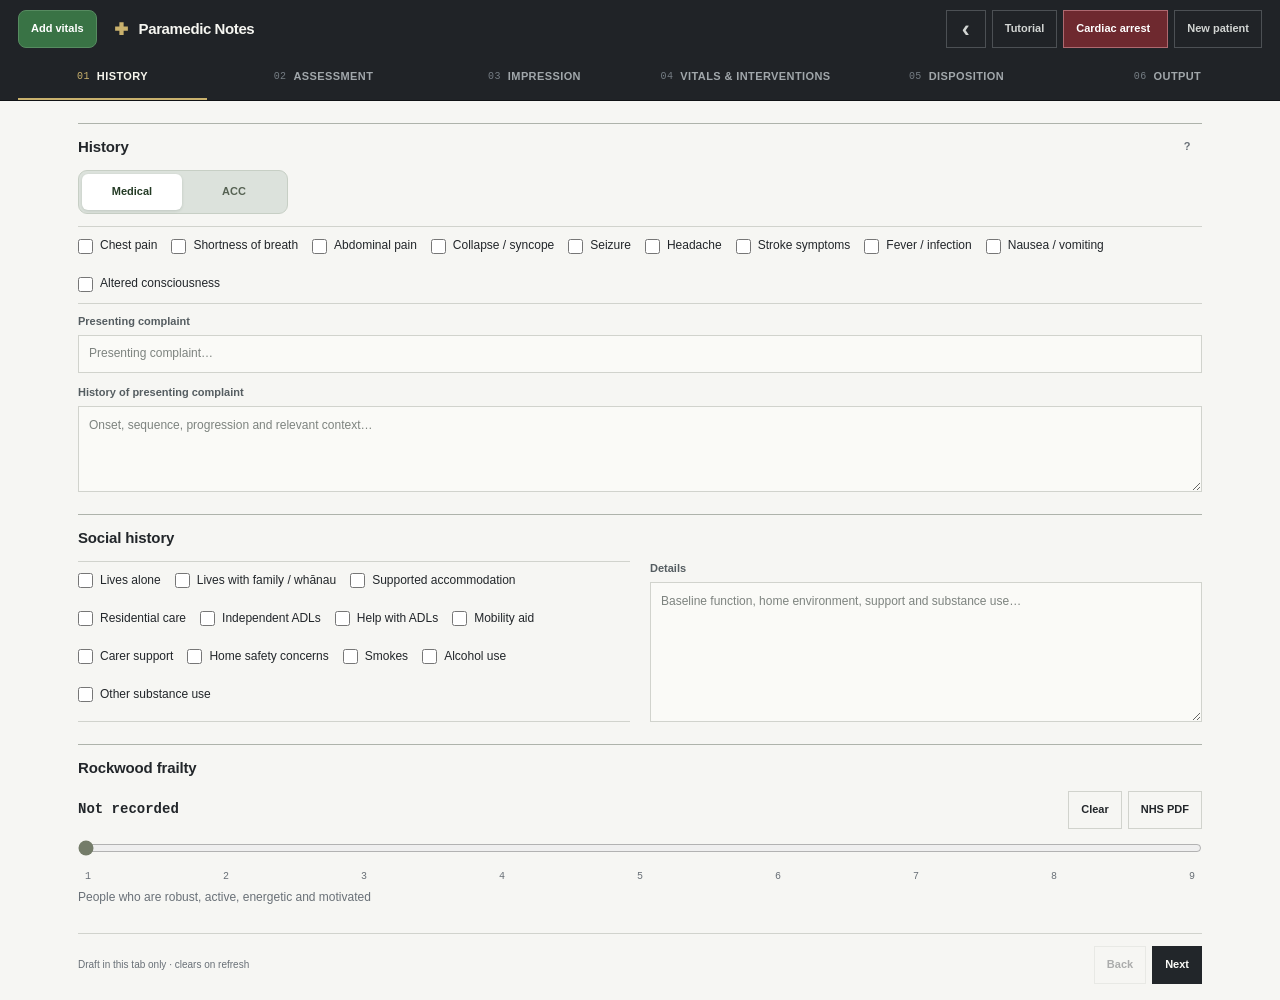
==== commit 1e9029f4: "Add files via upload" ====
--- a/index.html
+++ b/index.html
@@ -16,4 +16,4 @@
 <dialog id="arrestEntryModal" class="arrest-entry-modal" aria-label="Cardiac arrest entry"></dialog>
 <dialog id="arrestModal" class="arrest-modal" aria-label="Cardiac arrest workspace"></dialog>
 <div id="toast" role="status" aria-live="polite"></div>
-<script src="config.js"></script><script src="tour.js"></script><script src="clinical-data.js"></script><script src="ink.js"></script><script src="arrest.js"></script><script src="arrest-entry.js"></script><script src="arrest-checklists.js"></script><script src="arrest-pocket-host.js"></script><script src="drug-guidance-data.js"></script><script src="production-reference-data.js"></script><script src="drug-guidance.js"></script><script src="care.js"></script><script src="documentation-workflow.js"></script><script src="app.js"></script><script src="guidance-v16.js"></script><script src="care-records.js"></script><script src="care-layout.js"></script><script src="production-guidance.js"></script><script src="entry-workflow.js"></script><script src="notes-tutorial.js"></script></body></html>
+<script src="config.js"></script><script src="tour.js"></script><script src="clinical-data.js"></script><script src="ink.js"></script><script src="arrest.js"></script><script src="arrest-entry.js"></script><script src="arrest-checklists.js"></script><script src="arrest-pocket-host.js"></script><script src="drug-guidance-data.js"></script><script src="drug-guidance-content.js"></script><script src="production-reference-data.js"></script><script src="drug-guidance.js"></script><script src="care.js"></script><script src="documentation-workflow.js"></script><script src="app.js"></script><script src="guidance-v16.js"></script><script src="care-records.js"></script><script src="care-layout.js"></script><script src="production-guidance.js"></script><script src="entry-workflow.js"></script><script src="notes-tutorial.js"></script></body></html>
--- a/styles.css
+++ b/styles.css
@@ -226,7 +226,7 @@
 }
 @media(max-width:700px){.arrest-console{overflow:auto}.arrest-control-grid{grid-template-rows:minmax(290px,1.1fr) minmax(185px,.9fr)}}
 /* Documentation workflow: compact segmented category and selected guideline tabs. */
-.complaint-category{display:inline-grid;grid-template-columns:1fr 1fr;gap:2px;padding:3px;background:#dce2dc;border:1px solid #c7cfc5;border-radius:9px;margin-bottom:12px;min-width:210px}.complaint-category button{background:transparent;color:#566253;border:0;border-radius:6px;min-height:36px;padding:5px 24px}.complaint-category button[aria-pressed=true]{background:#fff;color:#243b25;box-shadow:0 1px 3px #1f302425}.guideline-selector{border:1px solid #b9c5b4;padding:10px 12px}.guideline-selector summary{cursor:pointer;font-size:13px}.guideline-selector .checks{padding-top:12px}.guideline-cards{display:flex;overflow:auto;gap:5px;padding:0 0 12px;margin-bottom:12px;border-bottom:1px solid #b5c1af}.guideline-cards button{white-space:normal;flex:0 0 135px;min-height:48px;font-size:12px;background:#e9eee3;color:#56634b;border:1px solid #bdcab3}.guideline-cards button[aria-pressed=true]{background:#c9d7be;color:#273a1d;border-color:#748b63}.drug-reference{background:#e8e9e3!important}.drug-guideline-section.contraindications{border-left:3px solid #a2383e;background:#faeeeb}.drug-guideline-section.contraindications>summary{color:#9d2832;font-weight:700}.drug-guideline-section.dose-reference{border-left:3px solid #9a7b27;background:#faf2d7}.drug-guideline-section.dose-reference>summary{font-weight:750;color:#735919}.pocket-interventions button{min-height:46px;min-width:150px}#notesEquipmentModal{width:min(850px,100%);height:min(900px,100dvh);padding:0;border:1px solid #718269;max-height:100dvh;max-width:100vw}#notesEquipmentModal iframe{width:100%;height:100%;border:0}
+.complaint-category{display:inline-grid;grid-template-columns:1fr 1fr;gap:2px;padding:3px;background:#dce2dc;border:1px solid #c7cfc5;border-radius:9px;margin-bottom:12px;min-width:210px}.complaint-category button{background:transparent;color:#566253;border:0;border-radius:6px;min-height:36px;padding:5px 24px}.complaint-category button[aria-pressed=true]{background:#fff;color:#243b25;box-shadow:0 1px 3px #1f302425}.guideline-selector{border:1px solid #b9c5b4;padding:10px 12px}.guideline-selector summary{cursor:pointer;font-size:13px}.guideline-selector .checks{padding-top:12px}.guideline-cards{display:flex;overflow:auto;gap:5px;padding:0 0 12px;margin-bottom:12px;border-bottom:1px solid #b5c1af}.guideline-cards button{white-space:normal;flex:0 0 135px;min-height:48px;font-size:12px;background:#e9eee3;color:#56634b;border:1px solid #bdcab3}.guideline-cards button[aria-pressed=true]{background:#c9d7be;color:#273a1d;border-color:#748b63}.drug-reference{background:var(--notes-guidance-bg,#e8e9e3)!important}.drug-guideline-section.contraindications{border-left:3px solid #a2383e;background:#faeeeb}.drug-guideline-section.contraindications>summary{color:#9d2832;font-weight:700}.drug-guideline-section.dose-reference{border-left:3px solid #9a7b27;background:#faf2d7}.drug-guideline-section.dose-reference>summary{font-weight:750;color:#735919}.pocket-interventions button{min-height:46px;min-width:150px}#notesEquipmentModal{width:min(850px,100%);height:min(900px,100dvh);padding:0;border:1px solid #718269;max-height:100dvh;max-width:100vw}#notesEquipmentModal iframe{width:100%;height:100%;border:0}
 /* Flat, compact inputs consistent with the documentation editor. */
 .guideline-search{position:relative;display:grid;grid-template-columns:minmax(0,1fr) 42px;gap:6px;align-items:end}.guideline-search label{margin:0}.guideline-search>button{min-height:42px}.guideline-search [role=listbox]{position:absolute;top:100%;left:0;right:0;z-index:5;border:1px solid #a8b39f;background:#f6f7f1;max-height:250px;overflow:auto;box-shadow:0 3px 8px #25351d16}.guideline-search [role=option]{display:block;width:100%;text-align:left;border:0;border-bottom:1px solid #d3dacd;border-radius:0;background:transparent;color:#2f3d29;min-height:42px;padding:8px 12px;font-size:13px}.guideline-search [role=option]:hover,.guideline-search [role=option]:focus{background:#dce7d3}.guideline-search [role=option][aria-selected=true]{color:#47623c;background:#e8eee2}.selected-guideline-list{display:flex;flex-wrap:wrap;gap:6px;margin-top:10px}.selected-guideline-list button{font-size:12px;padding:7px 10px;min-height:34px}.selected-guideline-list button span{margin-left:10px}.full-guideline{border-top:1px solid #b5c0ad;margin-top:18px;padding-top:12px}.full-guideline>h3{font-size:12px;margin:0 0 10px;color:#55634b}.full-guideline-section{border-top:1px solid #bcc6b4;padding:10px 0}.full-guideline-section summary{font-size:13px;font-weight:650;cursor:pointer}.full-guideline-section p{font-size:12px;line-height:1.65;white-space:pre-line}.original-guideline object{display:block;width:100%;height:65vh;margin:10px 0}.iv-access-card{background:#dce7d2;color:#304426;border:1px solid #8f9f82;min-height:58px;padding:12px 22px}.care-actions{flex-wrap:wrap}
 .care-actions .iv-access-card{background:#dce7d2;color:#304426;border-color:#8f9f82;min-height:58px}.care-actions .iv-access-card:hover{background:#c9d9bd;color:#263d1c}
--- a/entry-workflow.css
+++ b/entry-workflow.css
@@ -202,3 +202,14 @@
  body.notes-reference-open #careModal:not(.inline-care-editor) { top:calc(var(--entry-header-height,var(--header-height)) + 32dvh); right:0; width:100%; height:calc(68dvh - var(--entry-header-height,var(--header-height))); }
 }
 [data-picker-sidebar]{min-width:40px;font-size:25px;line-height:1;padding:4px 8px}
+
+/* Notes workspace: lighter paper and a compact, growing entry-notes line.
+ * Scoped to Notes; the cardiac-arrest frame retains its own palette. */
+:root { --bg:#f6f6f3; --notes-guidance-bg:#f2f3ee; }
+.reference-dock,.search-field,.library-search,.cpg-search-tools,
+#drugPane .drug-reference { background:var(--notes-guidance-bg); }
+.reference-dock #expandReference,.reference-dock #closeReference { background:var(--notes-guidance-bg); }
+#inlineCareHost .event-entry textarea,
+#inlineCareHost .native-iv-entry textarea { min-height:40px; height:40px; padding:8px 10px; line-height:1.5; overflow-y:hidden; }
+/* Keep the medicine title clear of the top-corner sidebar arrows. */
+#drugPane .drug-cpg>h3 { padding-inline:18px; }
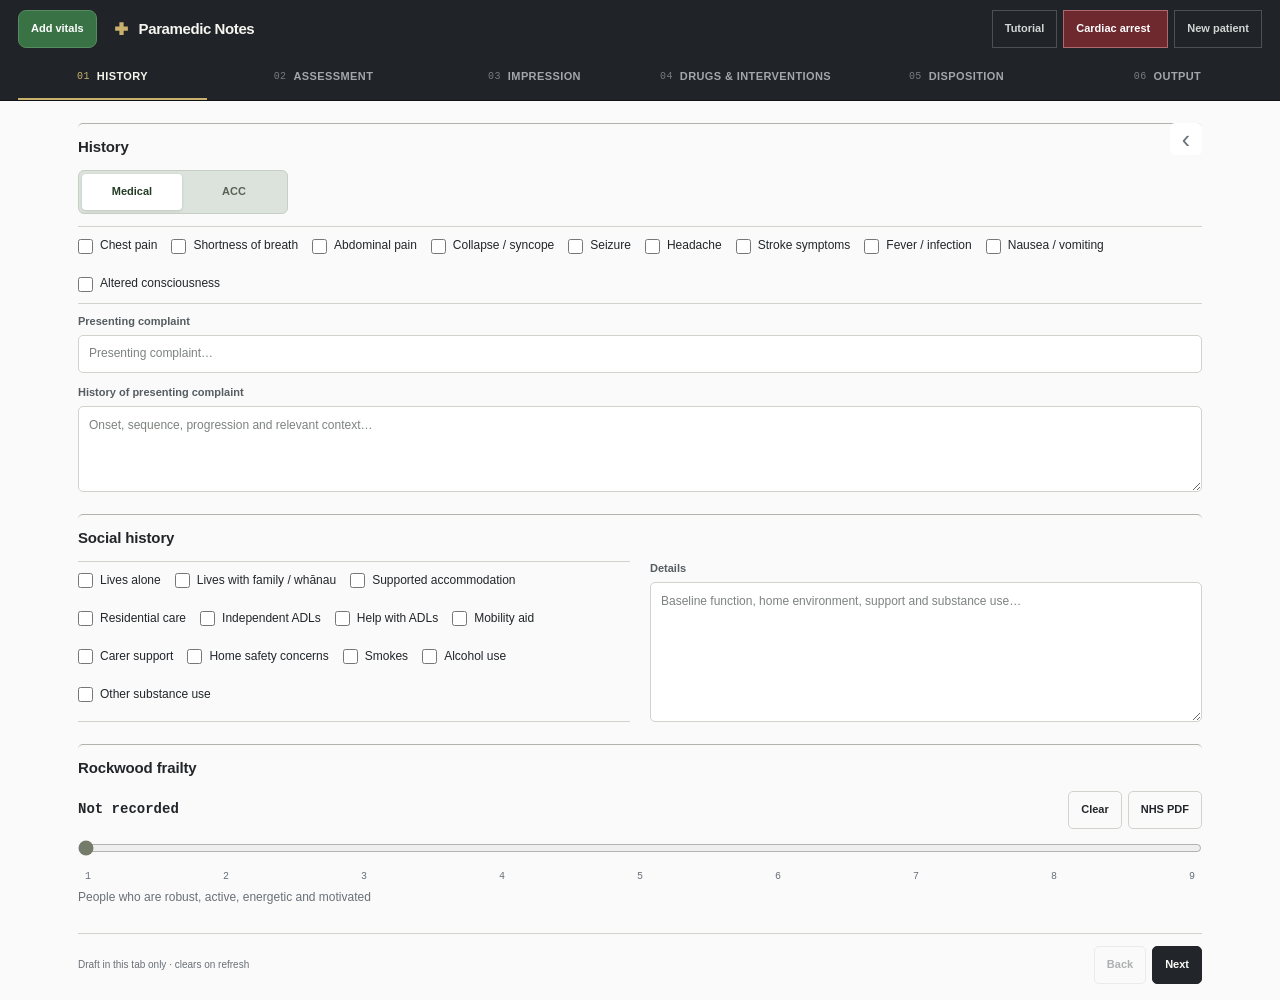
==== commit 79b445c2: "Add files via upload" ====
--- a/index.html
+++ b/index.html
@@ -1,6 +1,6 @@
 <!doctype html>
-<html lang="en-NZ"><head><meta charset="utf-8"><meta name="viewport" content="width=device-width,initial-scale=1"><meta name="theme-color" content="#202327"><title>Paramedic Notes</title><link rel="stylesheet" href="styles.css"><link rel="stylesheet" href="entry-workflow.css"><link rel="stylesheet" href="notes-tutorial.css"></head>
-<body><header><div class="top"><button id="addVitals" class="vitals-launch" data-care-open="vitals">Add vitals</button><b class="brand"><svg width="22" height="22" viewBox="0 0 24 24" fill="none" aria-hidden="true"><path d="M9 3h6v6h6v6h-6v6H9v-6H3V9h6V3Z" fill="currentColor"/></svg>Paramedic Notes</b><nav id="navigation" aria-label="Sections"></nav><div class="actions"><button id="toggleGuidance" class="quiet sidebar-launch" aria-label="Open sidebar" aria-expanded="false" title="Open sidebar">‹</button><button id="helpButton" class="quiet">Tutorial</button><button id="arrestButton" class="arrest-launch">Cardiac arrest<span id="arrestBadge"></span></button><button id="reset" class="quiet">New patient</button></div></div><div id="repeatNotifications" class="repeat-notifications" role="status" aria-live="polite" hidden></div></header><div class="app-shell" id="appShell"><main><div id="content"></div><section id="inlineCareHost" aria-label="Drug and intervention entry" hidden></section><footer><span>Draft in this tab only · clears on refresh</span><div><button id="back" class="quiet">Back</button><button id="next">Next</button></div></footer></main>
+<html lang="en-NZ"><head><meta charset="utf-8"><meta name="viewport" content="width=device-width,initial-scale=1"><meta name="theme-color" content="#202327"><title>Paramedic Notes</title><link rel="stylesheet" href="styles.css"><link rel="stylesheet" href="pilot.css"><link rel="stylesheet" href="entry-workflow.css"><link rel="stylesheet" href="notes-tutorial.css"><link rel="stylesheet" href="sidebar.css"><link rel="stylesheet" href="workspace-refinements.css"></head>
+<body><header><div class="top"><button id="addVitals" aria-keyshortcuts="Control+V" title="Add vitals (Ctrl+V)" class="vitals-launch" data-care-open="vitals">Add vitals</button><b class="brand"><svg width="22" height="22" viewBox="0 0 24 24" fill="none" aria-hidden="true"><path d="M9 3h6v6h6v6h-6v6H9v-6H3V9h6V3Z" fill="currentColor"/></svg>Paramedic Notes</b><nav id="navigation" aria-label="Sections"></nav><div class="actions"><button id="helpButton" class="quiet">Tutorial</button><button id="arrestButton" class="arrest-launch">Cardiac arrest<span id="arrestBadge"></span></button><button id="reset" class="quiet">New patient</button></div></div><div id="repeatNotifications" class="repeat-notifications" role="status" aria-live="polite" hidden></div></header><div class="app-shell" id="appShell"><main><div class="workspace-corner"><button id="toggleGuidance" class="quiet workspace-sidebar-toggle" aria-label="Open sidebar" aria-expanded="false" title="Open sidebar">‹</button></div><div id="content"></div><section id="inlineCareHost" aria-label="Drug and intervention entry" hidden></section><footer><span>Draft in this tab only · clears on refresh</span><div><button id="back" class="quiet">Back</button><button id="next">Next</button></div></footer></main>
 <aside id="referenceDock" class="reference-dock" aria-label="Reference" hidden>
 <div class="reference-toolbar"><button class="quiet catalogue-launch" data-open-compact-guidance>Clinical guidance</button><div class="reference-tabs" hidden><button id="showClinical" class="quiet" aria-pressed="false">Clinical</button><button id="showGuidance" class="quiet" aria-pressed="true">Guidance</button><button id="showReferencePdf" class="quiet" aria-pressed="false">Reference PDF</button><button id="showExplain" class="quiet" aria-pressed="false">Tutorial</button></div><button id="expandReference" class="quiet" aria-label="Expand reference to full screen" aria-expanded="false" title="Expand reference">←</button><button id="closeReference" class="quiet" aria-label="Collapse reference" title="Collapse reference">›</button></div>
 <section id="recordsPane" class="reference-pane" aria-label="Recorded vitals and interventions" hidden></section>
@@ -8,7 +8,7 @@
 <section id="nonTransportPane" class="reference-pane nontransport-checklist" hidden></section>
 <section id="diagnosisPane" class="reference-pane clinical-pane" tabindex="0" aria-label="Clinical guidance" hidden></section>
 <section id="explainPane" class="reference-pane explain-pane" hidden><div id="explainContent"></div></section>
-<section id="guidancePane" class="reference-pane"><label class="search-field"><span class="sr-only">Search guidance</span><input id="helpSearch" type="search" placeholder="Find guidance…" aria-label="Search guidance"></label><div id="helpResults"></div></section>
+<section id="guidancePane" class="reference-pane"><div class="assessment-guidance-header"><div id="assessmentTabs" class="assessment-tabs" role="tablist" aria-label="Assessment guidance" hidden><button id="assessmentObjectiveTab" class="quiet" role="tab" data-assessment-tab="OBJECTIVE" aria-controls="helpResults" aria-selected="true">Objective</button><button id="assessmentSubjectiveTab" class="quiet" role="tab" data-assessment-tab="SUBJECTIVE" aria-controls="helpResults" aria-selected="false" tabindex="-1">Subjective</button></div><label class="search-field"><span class="sr-only">Search guidance</span><input id="helpSearch" type="search" placeholder="Find guidance…" aria-label="Search guidance"></label></div><div id="helpResults"></div></section>
 <section id="pdfPane" class="reference-pane pdf-pane" hidden><object id="referencePdf" data="rockwood-nhs.pdf" type="application/pdf" title="NHS Rockwood Frailty Scale"><p><a href="rockwood-nhs.pdf" target="_blank" rel="noopener">Open PDF in separate tab</a></p></object><a id="referenceExternal" class="source" href="rockwood-nhs.pdf" target="_blank" rel="noopener">Open PDF separately ↗</a></section>
 </aside></div>
 <dialog id="careModal" class="care-modal" tabindex="-1" aria-label="Clinical entry"></dialog><dialog id="wheelModal" class="wheel-modal" aria-label="Vital sign scroll wheel"></dialog>
@@ -16,4 +16,4 @@
 <dialog id="arrestEntryModal" class="arrest-entry-modal" aria-label="Cardiac arrest entry"></dialog>
 <dialog id="arrestModal" class="arrest-modal" aria-label="Cardiac arrest workspace"></dialog>
 <div id="toast" role="status" aria-live="polite"></div>
-<script src="config.js"></script><script src="tour.js"></script><script src="clinical-data.js"></script><script src="ink.js"></script><script src="arrest.js"></script><script src="arrest-entry.js"></script><script src="arrest-checklists.js"></script><script src="arrest-pocket-host.js"></script><script src="drug-guidance-data.js"></script><script src="drug-guidance-content.js"></script><script src="production-reference-data.js"></script><script src="drug-guidance.js"></script><script src="care.js"></script><script src="documentation-workflow.js"></script><script src="app.js"></script><script src="guidance-v16.js"></script><script src="care-records.js"></script><script src="care-layout.js"></script><script src="production-guidance.js"></script><script src="entry-workflow.js"></script><script src="notes-tutorial.js"></script></body></html>
+<script src="config.js"></script><script src="tour.js"></script><script src="clinical-data.js"></script><script src="ink.js"></script><script src="arrest.js"></script><script src="arrest-entry.js"></script><script src="arrest-checklists.js"></script><script src="arrest-pocket-host.js"></script><script src="drug-guidance-data.js"></script><script src="drug-guidance-content.js"></script><script src="production-reference-data.js"></script><script src="drug-guidance.js"></script><script src="care.js"></script><script src="documentation-workflow.js"></script><script src="app.js"></script><script src="guidance-v16.js"></script><script src="care-records.js"></script><script src="care-layout.js"></script><script src="production-guidance.js"></script><script src="entry-workflow.js"></script><script src="notes-tutorial.js"></script><script src="pilot-data.js"></script><script src="pilot.js"></script><script src="dose-pilot-data.js"></script><script src="dose-pilot.js"></script><script src="paediatric-tables-data.js"></script><script src="paediatric-tables.js"></script><script src="sidebar.js"></script></body></html>
--- a/pilot.css
+++ b/pilot.css
@@ -0,0 +1,101 @@
+.pilot-source details{margin:8px 0;border-bottom:1px solid var(--border,#d9dedc);padding:8px 0}.pilot-source summary{font-weight:650;cursor:pointer}.pilot-literal{line-height:1.5;padding:8px 2px}.pilot-literal table{border-collapse:collapse;width:100%}.pilot-literal th,.pilot-literal td{border:1px solid #cbd1cf;padding:8px;text-align:left}.pilot-literal img{max-width:100%;height:auto}.pilot-literal a{color:#005b53;text-decoration:underline;cursor:pointer}.pilot-admin{margin:4px 8px;white-space:nowrap}.pilot-literal .flag-check{display:flex;gap:10px;align-items:flex-start;padding:10px;border-bottom:1px solid #d9dedc}.pilot-literal .flag-check input{flex-shrink:0;margin-top:5px}.pilot-source .falls-table.red{border-left:4px solid #b83a35;padding-left:12px}.pilot-source .falls-table.orange{border-left:4px solid #c9802d;padding-left:12px}.pilot-match{background:#fff1b6;outline:2px solid #b98b22}.pilot-source pre{white-space:pre-wrap;overflow-wrap:anywhere}.library-search{display:flex;gap:8px;flex-wrap:wrap}.library-search input{flex:1;min-width:180px}.library-result{display:flex;flex-direction:column;text-align:left;width:100%;margin:6px 0;padding:10px}.library-toolbar{display:flex;gap:8px}.pilot-source .native-cpg .checklist-wrap{display:block}
+/* Reference browser: use the Notes palette and flat, compact controls. */
+.pilot-literal a{color:var(--accent);text-decoration-thickness:1px}
+.pilot-match, .pilot-app-header mark{background:var(--accent-soft);outline-color:var(--accent);color:var(--ink)}
+.pilot-app-header{position:sticky;top:-7px;z-index:3;background:var(--notes-guidance-bg,var(--surface));margin:-7px -2px 16px;padding:6px 2px 10px;border-bottom:1px solid var(--line)}
+.pilot-app-bar{display:flex;align-items:center;gap:8px;min-height:40px;padding:0 16px 0 18px}
+.pilot-app-bar .pilot-icon{flex:0 0 30px;width:30px;height:34px;min-height:34px;border:0;padding:6px}
+.pilot-icon svg,.pilot-admin svg{display:block;width:17px;height:17px;fill:none;stroke:currentColor;stroke-width:1.65;stroke-linecap:round;stroke-linejoin:round}
+.pilot-brand{display:flex;align-items:baseline;gap:8px;padding:6px 0;border:0;font-size:15px;letter-spacing:-.3px}
+.pilot-brand span{font-size:10px;font-weight:400;color:var(--muted);letter-spacing:0}
+.pilot-coverage{margin-left:auto;color:var(--muted);font-size:9px;white-space:nowrap}
+.pilot-tabs{display:flex;gap:0;border-bottom:1px solid var(--line);margin:5px 0 10px}
+.pilot-tabs button{flex:1;min-width:0;background:transparent;border:0;border-bottom:2px solid transparent;font-size:11px;font-weight:500;padding:9px 6px;color:var(--muted)}
+.pilot-tabs button[aria-pressed=true]{border-bottom-color:var(--accent);color:var(--ink);font-weight:700}
+.pilot-tabs button:hover{background:var(--accent-soft)}
+.pilot-search{display:flex;gap:5px;align-items:center}.pilot-search input{flex:1;min-width:0;margin:0;font-size:12px;min-height:38px}.pilot-search select{width:105px;flex:0 0 105px;margin:0;min-height:38px;font-size:10px;padding:6px}
+.pilot-app-header [data-pilot-results]:not(:empty){max-height:35vh;overflow:auto;border-top:1px solid var(--line);margin-top:8px}
+.pilot-app-header .library-result{background:var(--surface);border-color:var(--line);white-space:normal;gap:4px;margin:0;border-width:0 0 1px;padding:12px;font-weight:400}
+.pilot-app-header .library-result:hover{background:var(--accent-soft)}
+.pilot-app-header .library-result small{font-size:9px;color:var(--muted);text-transform:uppercase}.pilot-app-header .library-result b{font-size:12px}.pilot-app-header .library-result span{font-size:11px;line-height:1.5}
+.pilot-browser-hint,.pilot-coverage-note{color:var(--muted);font-size:11px;line-height:1.5;margin:12px 0}
+.pilot-category{margin:16px 0 22px}.pilot-category h2{font-size:10px;letter-spacing:.65px;text-transform:uppercase;color:var(--muted);margin:0;padding:0 0 8px;border-bottom:1px solid var(--line)}
+.pilot-reference-row{display:flex;align-items:center;justify-content:space-between;width:100%;text-align:left;padding:14px 5px;border:0;border-bottom:1px solid var(--line);white-space:normal;gap:12px;min-height:62px}
+.pilot-reference-row>span:first-child{display:flex;flex-direction:column;gap:4px}.pilot-reference-row strong{font-size:13px;font-weight:600;line-height:1.4}.pilot-reference-row small{font-size:10px;color:var(--muted);font-weight:400}.pilot-reference-row>span:last-child{font-size:24px;color:var(--accent);font-weight:400}.pilot-reference-row:hover{background:var(--accent-soft)}
+.pilot-source>.rowhead{display:flex;align-items:flex-start;gap:10px;justify-content:space-between;flex-wrap:wrap;margin-bottom:5px}.pilot-source>.rowhead h2{font-size:17px;line-height:1.35;letter-spacing:-.35px;margin:4px 0;flex:1;min-width:160px}.pilot-source>.rowhead button{font-size:10px}
+.pilot-breadcrumb{font-size:10px;color:var(--muted);margin:4px 0 7px}.pilot-source-links{margin:0 0 12px;color:var(--muted);font-size:10px}.pilot-source-info{margin-top:22px!important}.pilot-source-info p{font-size:11px;line-height:1.5;color:var(--muted)}
+.pilot-admin.quiet{display:inline-flex;vertical-align:middle;align-items:center;justify-content:center;width:30px;height:30px;min-height:30px;margin:0 4px;padding:5px;border:0;color:var(--accent);background:transparent;position:relative}
+.pilot-admin::before{content:'';position:absolute;inset:-5px}.pilot-admin:hover{background:var(--accent-soft)}.pilot-admin:focus-visible{outline:2px solid var(--accent);outline-offset:1px}
+.pilot-empty{font-size:12px;padding:12px;color:var(--muted)}
+@media(pointer:coarse){.pilot-admin.quiet{min-width:40px;min-height:40px}.pilot-app-bar .pilot-icon{min-height:40px;width:40px;flex-basis:40px}.pilot-tabs button{min-height:44px}}
+@media(max-width:420px){.pilot-brand span{display:none}.pilot-coverage{font-size:8px}.pilot-search select{flex-basis:90px;width:90px}}
+/* Reference type colours keep labels readable; icons and active rules carry colour. */
+.pilot-tabs [data-pilot-kind=guideline]{--tab-colour:#2e7149;--tab-tint:#eef6f0}
+.pilot-tabs [data-pilot-kind=medicine]{--tab-colour:#286fa4;--tab-tint:#eef5fb}
+.pilot-tabs [data-pilot-kind=checklist]{--tab-colour:#b18a00;--tab-tint:#fff9e1}
+.pilot-tabs button{display:flex;align-items:center;justify-content:center;gap:7px}
+.pilot-tabs button svg{width:18px;height:18px;flex:0 0 18px;fill:none;stroke:var(--tab-colour);stroke-width:1.7;stroke-linecap:round;stroke-linejoin:round}
+.pilot-tabs button[aria-pressed=true]{border-bottom-color:var(--tab-colour);background:var(--tab-tint);color:var(--ink)}
+.pilot-tabs button:hover{background:var(--tab-tint)}
+@media(max-width:380px){.pilot-tabs button{gap:4px;font-size:10px}.pilot-tabs button svg{width:16px;height:16px;flex-basis:16px}}
+/* Distinct reference-type cards with persistent colour cues. */
+.app-shell .pilot-tabs{display:flex;gap:8px;border:0;margin:8px 0 12px;padding:0}
+.app-shell .pilot-tabs button{border:1px solid var(--line);border-radius:8px;min-height:52px;padding:11px 6px;background:var(--tab-tint);color:var(--ink);font-weight:500;transition:border-color .12s ease,background-color .12s ease}
+.app-shell .pilot-tabs [data-pilot-kind=guideline]{--tab-active:#e2eee5}
+.app-shell .pilot-tabs [data-pilot-kind=medicine]{--tab-active:#e0edf7}
+.app-shell .pilot-tabs [data-pilot-kind=checklist]{--tab-active:#fff1bf}
+.app-shell .pilot-tabs button[aria-pressed=true]{border-color:var(--tab-colour);outline:1px solid var(--tab-colour);outline-offset:-2px;background:var(--tab-active);font-weight:700}
+.app-shell .pilot-tabs button:hover{border-color:var(--tab-colour);background:var(--tab-active)}
+.app-shell .pilot-tabs button:focus-visible{outline:2px solid var(--tab-colour);outline-offset:2px}
+@media(max-width:380px){.app-shell .pilot-tabs{gap:5px}.app-shell .pilot-tabs button{padding:10px 4px}}
+@media(prefers-reduced-motion:reduce){.app-shell .pilot-tabs button{transition:none}}
+/* Keep navigation visible while recording or reading source sections. */
+.pilot-back-row{display:flex;align-items:center;margin-top:8px}
+.pilot-labelled-back{display:inline-flex;align-items:center;gap:5px;min-height:34px;font-size:11px;padding:5px 9px}
+.pilot-labelled-back svg{width:15px;height:15px;fill:none;stroke:currentColor;stroke-width:1.7;stroke-linecap:round;stroke-linejoin:round}
+.pilot-flat-flags{margin:12px 0 18px!important;padding:0!important;border-left-width:1px!important;overflow:hidden}
+.pilot-flat-flags h3{margin:0;font-size:11px}
+.pilot-flat-flags>.pilot-literal{padding:0}
+.pilot-flat-flags .flag-check{padding:9px 12px;min-height:38px;line-height:1.5;border-bottom:0}
+.pilot-flat-flags>p{font-size:12px;margin:0;padding:9px 12px}
+.pilot-flat-checklist{margin:14px 0}
+.pilot-flat-checklist h4{font-size:13px;line-height:1.5;margin:10px 0}
+.pilot-flat-checklist ul{padding-left:0;margin:8px 0}
+.pilot-flat-checklist li:has(>ul){list-style:none}
+.pilot-check-row{list-style:none;padding:0;margin:0}
+.pilot-check-row>.flag-check{font-size:12px;line-height:1.5;cursor:pointer;margin:0}
+.pilot-log-feedback{font-size:11px;line-height:1.5;border-left:2px solid var(--accent);background:var(--accent-soft);padding:8px 10px;margin:7px 0;list-style:none}
+.pilot-log-feedback>div{display:flex;gap:6px;margin-top:5px}
+.pilot-log-feedback{opacity:1;transition:opacity .2s ease}
+.pilot-log-feedback.pilot-feedback-fading{opacity:0;pointer-events:none}
+.pilot-check-row>.flag-check>span{flex:1;min-width:0}
+.pilot-check-time{flex-shrink:0;align-self:flex-start;margin-top:2px;color:var(--muted);font-size:10px;font-variant-numeric:tabular-nums;white-space:nowrap}
+@media(prefers-reduced-motion:reduce){.pilot-log-feedback{transition:none}}
+.pilot-log-feedback button{font-size:10px;min-height:30px;padding:4px 8px}
+.pilot-inline-log-editor{display:block;max-width:100%;padding:2px}
+.pilot-inline-log-editor label{display:block;font-size:10px;margin:5px 0}
+.pilot-inline-log-editor input{margin:3px 0 0;font-size:12px;min-height:36px;max-width:100%;width:100%}
+.pilot-inline-dose{display:grid;grid-template-columns:repeat(3,minmax(0,1fr));gap:7px}
+.pilot-inline-log-editor>div:last-child{display:flex;justify-content:flex-end;gap:6px;margin-top:8px}
+@media(pointer:coarse){.pilot-log-feedback button,.pilot-labelled-back{min-height:40px}}
+/* Source paediatric tables expand in place without a new navigation layer. */
+.paediatric-inline-link{color:var(--accent,#287066);text-decoration:underline;text-underline-offset:2px;cursor:pointer}
+.paediatric-inline-table{margin:6px 0 10px;padding:8px;border:1px solid #d9e1dd;border-radius:7px;background:#fafcfb;font-size:12px;line-height:1.4;list-style:none}
+.paediatric-inline-table[hidden]{display:none}
+.paediatric-band h4{font-size:12px;margin:8px 0 3px;color:#244e46}
+.paediatric-table-scroll{overflow-x:auto}
+.paediatric-inline-table table{width:100%;border-collapse:collapse;table-layout:fixed;font-size:11px;line-height:1.3}
+.paediatric-inline-table th,.paediatric-inline-table td{padding:4px 3px;vertical-align:top;overflow-wrap:anywhere;border-bottom:1px solid #dfe6e2;text-align:left}
+.paediatric-inline-table th:first-child{width:31%}.paediatric-inline-table th:nth-child(2){width:19%}.paediatric-inline-table th:nth-child(3){width:30%}
+.paediatric-inline-table .dose-table-pick{font:inherit;min-width:0;white-space:normal;padding:3px}
+.paediatric-source-guidance{margin-top:8px}.paediatric-source-guidance summary{font-size:11px;cursor:pointer}
+.paediatric-source-guidance .native-cpg{font-size:12px}.paediatric-inline-table .subtle{font-size:10px;margin-bottom:0}
+
+/* Route cues supplement the unchanged published route labels. */
+.paediatric-band{--route-ink:#244e46;--route-tint:#eef5f1;--route-line:#b5cfc2;border-left:3px solid var(--route-line);padding-left:6px;margin:8px 0}
+.paediatric-band.paediatric-route-iv{--route-ink:#174f83;--route-tint:#eaf3fc;--route-line:#3d7daf}
+.paediatric-band.paediatric-route-im{--route-ink:#754411;--route-tint:#fff2df;--route-line:#b5782c}
+.paediatric-band h4{color:var(--route-ink)}
+#referenceDock .paediatric-band th{color:var(--route-ink);background:var(--route-tint)}
+#referenceDock .paediatric-band .dose-table-pick{color:var(--route-ink);border-color:var(--route-line);background:var(--route-tint)}
+#referenceDock .paediatric-band .dose-table-pick:hover,#referenceDock .paediatric-band .dose-table-pick:focus-visible{background:var(--route-tint);outline:2px solid var(--route-ink);outline-offset:2px}
--- a/entry-workflow.css
+++ b/entry-workflow.css
@@ -205,7 +205,7 @@
 
 /* Notes workspace: lighter paper and a compact, growing entry-notes line.
  * Scoped to Notes; the cardiac-arrest frame retains its own palette. */
-:root { --bg:#f6f6f3; --notes-guidance-bg:#f2f3ee; }
+:root { --bg:#fbfbf9; --surface:#fdfdfb; --notes-guidance-bg:#f9f9f7; }
 .reference-dock,.search-field,.library-search,.cpg-search-tools,
 #drugPane .drug-reference { background:var(--notes-guidance-bg); }
 .reference-dock #expandReference,.reference-dock #closeReference { background:var(--notes-guidance-bg); }
@@ -213,3 +213,19 @@
 #inlineCareHost .native-iv-entry textarea { min-height:40px; height:40px; padding:8px 10px; line-height:1.5; overflow-y:hidden; }
 /* Keep the medicine title clear of the top-corner sidebar arrows. */
 #drugPane .drug-cpg>h3 { padding-inline:18px; }
+
+/* Neutral near-white workspace with restrained corners outside the global header. */
+:root{--bg:#fafafa;--surface:#ffffff;--notes-guidance-bg:#fafafa;--notes-corner:5px}
+.app-shell :is(button,input:not([type=range]),select,textarea),
+body>dialog :is(button,input:not([type=range]),select,textarea){border-radius:var(--notes-corner)}
+.app-shell :is(.card,.falls-table,.clinical-prompt,.drug-guideline-section,.care-record,.paper-vital,.guideline-selector,.missing,.confirmation-check,.reference-link,.library-result,.pilot-reference-row),
+body>dialog:not(.arrest-modal){border-radius:var(--notes-corner)}
+.app-shell .complaint-category{border-radius:6px}
+.app-shell .complaint-category button{border-radius:4px}
+.app-shell .table-scroll{border-radius:var(--notes-corner)}
+#inlineCareHost>dialog[open]{border-radius:6px}
+.app-shell .pilot-tabs button{border-radius:8px}
+.app-shell .pilot-reference-row{border-radius:4px}
+.app-shell .pilot-admin.quiet{border-radius:4px}
+/* Preserve controls whose circular shape communicates their purpose. */
+.app-shell .round-record,body>dialog .round-record{border-radius:50%}
--- a/sidebar.css
+++ b/sidebar.css
@@ -0,0 +1,262 @@
+/* One permanent row serves every sidebar view, including full screen. */
+.sidebar-navigation{display:grid;grid-template-columns:repeat(5,minmax(0,1fr));gap:6px;flex-shrink:0;padding:12px 30px 10px;border-bottom:1px solid var(--line);background:var(--notes-guidance-bg,var(--surface));z-index:3}
+.sidebar-navigation .sidebar-area{--area-colour:#55616a;--area-tint:#f0f2f3;--area-active:#e6ebee;display:flex;flex-direction:column;align-items:center;justify-content:center;gap:6px;min-width:0;min-height:58px;padding:8px 3px;border:1px solid var(--line);border-radius:8px;background:var(--area-tint);font-size:10px;font-weight:500;color:var(--ink);white-space:normal;line-height:1.25}
+.sidebar-area[data-sidebar-area=assessment]{--area-colour:#796493;--area-tint:#f5f1f8;--area-active:#ebe3f2}
+.sidebar-area[data-sidebar-area=guideline]{--area-colour:#2e7149;--area-tint:#eef6f0;--area-active:#e2eee5}
+.sidebar-area[data-sidebar-area=medicine]{--area-colour:#286fa4;--area-tint:#eef5fb;--area-active:#e0edf7}
+.sidebar-area[data-sidebar-area=checklist]{--area-colour:#b18a00;--area-tint:#fff9e1;--area-active:#fff1bf}
+.sidebar-area svg{width:18px;height:18px;fill:none;stroke:var(--area-colour);stroke-width:1.7;stroke-linecap:round;stroke-linejoin:round}
+.sidebar-navigation .sidebar-area[aria-pressed=true]{border-color:var(--area-colour);outline:1px solid var(--area-colour);outline-offset:-2px;background:var(--area-active);font-weight:700}
+.sidebar-navigation .sidebar-area:hover{border-color:var(--area-colour);background:var(--area-active)}
+.sidebar-navigation .sidebar-area:focus-visible{outline:2px solid var(--area-colour);outline-offset:2px}
+.reference-dock .reference-pane{padding-top:8px}
+.reference-dock .pilot-app-bar{padding:0 2px;min-height:34px}
+.reference-dock .pilot-app-header{top:-8px;margin-top:-8px}
+.record-removal-notice{display:flex;align-items:center;justify-content:space-between;gap:10px;border:1px solid var(--line);background:var(--accent-soft);padding:8px 10px;margin:0 0 12px;font-size:12px;line-height:1.5}
+.record-removal-notice button{min-height:36px;font-size:11px}
+.record-action-heading{display:flex;align-items:center;justify-content:space-between;gap:12px;flex-wrap:wrap;margin-bottom:8px}
+.record-action-heading h3{margin:0}
+.record-action-heading label{display:flex;align-items:center;gap:7px;font-size:10px;color:var(--muted);margin:0}
+.record-action-heading select{font-size:11px;min-height:36px;margin:0;width:auto;max-width:230px;padding:6px 24px 6px 8px}
+.record-filter-hint{font-size:10px;color:var(--muted);margin:0 0 8px}
+@media(max-width:420px){.sidebar-navigation{gap:4px;padding-left:27px;padding-right:27px}.sidebar-navigation .sidebar-area{font-size:9px;gap:5px;min-height:56px}}
+
+/* Clinical Precision. Presentation only: all selectors stay inside the dock.
+ * Keep the existing DOM, labels, document order, controls and scroll owner.
+ * No changes to reference content, navigation state or recorded care. */
+#referenceDock{
+ --accent:#14553e;--accent-soft:#e9f2ec;--line:#d7dcda;
+ --ink:#202a30;--muted:#647078;--surface:#fcfcfa;
+ --notes-guidance-bg:#fafbf9;
+ color:var(--ink);background:var(--notes-guidance-bg);
+ font-size:14px;line-height:1.5;border-color:var(--line);
+}
+#referenceDock .sidebar-navigation{
+ display:flex;align-items:stretch;gap:5px;overflow-x:auto;overflow-y:hidden;
+ padding:6px 40px;scroll-padding-inline:40px;overscroll-behavior-x:contain;
+ background:#f6f8f5;border-bottom:1px solid var(--line);scrollbar-width:thin;
+}
+#referenceDock .sidebar-navigation .sidebar-area{
+ flex:0 0 auto;flex-direction:row;gap:6px;min-width:100px;min-height:40px;
+ padding:7px 10px;border:1px solid var(--line);border-top-color:var(--area-colour);
+ border-radius:4px;font-size:11px;line-height:1.25;white-space:nowrap;
+ background:var(--area-tint);color:var(--ink);font-weight:550;
+}
+#referenceDock .sidebar-area svg{width:17px;height:17px;flex:0 0 17px}
+#referenceDock .sidebar-navigation .sidebar-area[aria-pressed=true]{
+ background:var(--area-colour);border-color:var(--area-colour);outline:0;
+ color:#fff;font-weight:700;
+}
+#referenceDock .sidebar-area[aria-pressed=true] svg{stroke:currentColor}
+#referenceDock .sidebar-area[data-sidebar-area=checklist][aria-pressed=true]{color:#262612;background:#f5d46b;border-color:#b18a00}
+#referenceDock .reference-toolbar{display:contents}
+#referenceDock #expandReference,#referenceDock #closeReference{
+ top:9px;width:30px;height:34px;min-height:34px;border:1px solid var(--line);
+ background:var(--surface);color:#164b38;border-radius:4px;z-index:6;
+}
+#referenceDock #expandReference{left:4px;right:auto}
+#referenceDock #closeReference{right:4px;left:auto}
+#referenceDock .reference-pane{padding:10px 12px 16px;scroll-padding-top:140px}
+#referenceDock button,#referenceDock input:not([type=checkbox]),#referenceDock select,
+#referenceDock textarea,#referenceDock details{border-radius:4px}
+#referenceDock button:focus-visible,#referenceDock a:focus-visible,#referenceDock summary:focus-visible{
+ outline:2px solid #216a9a;outline-offset:2px;
+}
+#referenceDock .guideline-cards{
+ position:sticky;top:-10px;z-index:4;display:flex;flex:none;align-items:stretch;
+ gap:4px;overflow-x:auto;overflow-y:hidden;margin:-10px -2px 8px;
+ padding:5px 2px;background:var(--notes-guidance-bg);border-bottom:1px solid var(--line);
+ scrollbar-width:thin;overscroll-behavior-x:contain;
+}
+#referenceDock .guideline-cards button{
+ flex:0 0 auto;max-width:240px;min-height:36px;padding:6px 12px;
+ font-size:11px;letter-spacing:0;text-transform:none;white-space:nowrap;
+ border:1px solid var(--line);border-bottom:2px solid transparent;
+ border-radius:4px;background:#f7f9f6;color:var(--ink);
+}
+#referenceDock .guideline-cards button[aria-pressed=true]{background:#eaf3ec;border-bottom-color:#176341;color:#14553e}
+#referenceDock .pilot-app-header{
+ position:sticky;top:-10px;z-index:3;margin:-10px -2px 12px;padding:5px 2px 6px;
+ background:var(--notes-guidance-bg);border-bottom:1px solid var(--line);
+}
+#referenceDock .guideline-cards+.pilot-app-header{top:38px;margin-top:0}
+#referenceDock .pilot-app-bar{min-height:24px;padding:0;gap:5px}
+#referenceDock .pilot-brand{font-size:12px;min-height:24px;padding:1px 0;letter-spacing:0}
+#referenceDock .pilot-brand span,#referenceDock .pilot-coverage{font-size:9px}
+#referenceDock .pilot-search{gap:5px}
+#referenceDock .pilot-search input{min-height:34px;padding:6px 9px;font-size:12px;background:#fff}
+#referenceDock .pilot-search select{min-height:34px;flex-basis:102px;width:102px;padding:5px;font-size:10px;background:#fff}
+#referenceDock .pilot-back-row{margin-top:4px}
+#referenceDock .pilot-labelled-back{min-height:32px;padding:4px 8px;font-size:11px;border:1px solid var(--line);background:#f1f3f1}
+#referenceDock .pilot-app-header [data-pilot-results]:not(:empty){max-height:34vh}
+#referenceDock .library-result{border-radius:0;line-height:1.45}
+#referenceDock .pilot-source>.rowhead{gap:8px;margin:0 0 4px;align-items:center}
+#referenceDock .pilot-source>.rowhead h2{font-size:19px;line-height:1.25;letter-spacing:-.35px;margin:3px 0;min-width:130px}
+#referenceDock .pilot-source>.rowhead button{font-size:10px;min-height:32px;padding:5px 8px;border-color:#235a42;color:#14553e;background:#f5faf5}
+#referenceDock .pilot-breadcrumb{font:10px/1.5 ui-monospace,SFMono-Regular,Consolas,monospace;margin:4px 0}
+#referenceDock .pilot-source-links{font-size:10px;line-height:1.6;margin:4px 0 10px}
+#referenceDock .pilot-source details{padding:0;margin:8px 0;border:1px solid var(--line);background:var(--surface);overflow:visible}
+#referenceDock .pilot-source summary{font-size:13px;font-weight:650;min-height:38px;padding:8px 10px;color:var(--ink);background:#f0f3ef}
+#referenceDock .pilot-literal{font-size:14px;line-height:1.55;padding:8px 11px;color:var(--ink)}
+#referenceDock .pilot-literal p{margin:7px 0}
+#referenceDock .pilot-literal ul,#referenceDock .pilot-literal ol{padding-left:22px;margin:7px 0}
+#referenceDock .pilot-literal li{margin:6px 0}
+#referenceDock .pilot-literal h4{font-size:13px;line-height:1.5;margin:8px 0}
+#referenceDock .pilot-literal a{color:#145d3e;text-decoration-thickness:1px;text-underline-offset:2px}
+#referenceDock .pilot-literal a[data-pilot-ref^="cpg-eas-14-"]{color:#176ca9}
+#referenceDock .pilot-literal th,#referenceDock .pilot-literal td{border-color:var(--line);padding:7px 9px}
+#referenceDock .pilot-admin.quiet{display:inline-flex;align-items:center;justify-content:center;width:1em;height:1em;min-width:0;min-height:0;margin:0 0 0 .3em;padding:0;border:0;border-radius:0;font:inherit;line-height:1;vertical-align:-.1em;color:#45614e;background:transparent}
+#referenceDock .pilot-admin.quiet svg{display:block;width:1em;height:1em}
+#referenceDock .pilot-admin:focus-visible{outline:2px solid #45614e;outline-offset:2px}
+#referenceDock [data-pilot-repeated-heading]{display:none}
+#referenceDock .pilot-admin:hover{background:#e4eee5}
+#referenceDock .pilot-flat-flags{display:grid;grid-template-columns:auto minmax(0,1fr);border:1px solid var(--line);background:var(--surface);margin:12px 0 16px!important;border-radius:4px}
+#referenceDock .pilot-flat-flags h3{padding:8px 10px;font-size:12px;letter-spacing:0;text-transform:none;align-content:center;grid-column:1;grid-row:1}
+#referenceDock .pilot-flat-flags>p{font-size:11px;padding:8px 10px;line-height:1.4;align-content:center;text-align:right;grid-column:2;grid-row:1}
+#referenceDock .pilot-flat-flags.red h3,#referenceDock .pilot-flat-flags.red>p{background:#fde6e5;color:#a52229}
+#referenceDock .pilot-flat-flags.orange h3,#referenceDock .pilot-flat-flags.orange>p{background:#fff0de;color:#984705}
+#referenceDock .pilot-flat-flags>.pilot-literal{grid-column:1/-1;padding:0}
+#referenceDock .pilot-flat-flags .flag-check{min-height:36px;padding:7px 10px;font-size:13px;line-height:1.5;color:var(--ink);border-top:1px solid var(--line);background:var(--surface)}
+#referenceDock .pilot-flat-flags .flag-check:has(input:checked){background:#e8f0e7}
+#referenceDock .pilot-flat-flags .flag-check input{margin-top:3px}
+#referenceDock .pilot-flat-checklist{margin:10px 0;border:1px solid var(--line);border-radius:4px}
+#referenceDock .pilot-flat-checklist>.pilot-literal{padding:6px 10px}
+#referenceDock .pilot-check-row>.flag-check{padding:8px 6px;min-height:38px;font-size:13px;border-color:var(--line)}
+#referenceDock .pilot-check-time{font-size:10px}
+#referenceDock .pilot-category{margin:12px 0 18px}
+#referenceDock .pilot-category h2{font-size:11px;font-weight:700;letter-spacing:0;text-transform:none;color:var(--ink);padding:7px 0}
+#referenceDock .pilot-reference-row{min-height:48px;padding:9px 6px;border-radius:0;gap:8px}
+#referenceDock .pilot-reference-row strong{font-size:13px}
+#referenceDock .search-field{padding:0 0 8px;background:var(--notes-guidance-bg)}
+#referenceDock .search-field input{min-height:36px;padding:7px 9px;background:#fff}
+#referenceDock .helpblock{padding:10px 0;border-color:var(--line)}
+#referenceDock .helpblock h3{font-size:15px}
+#referenceDock .helpblock p{font-size:13px;line-height:1.55}
+
+/* Assessment: two persistent header tabs and initially collapsed topic rows. */
+#referenceDock .assessment-guidance-header{position:sticky;top:-10px;z-index:2;padding-top:4px;background:var(--notes-guidance-bg)}
+#referenceDock .assessment-tabs{display:flex;gap:5px;overflow-x:auto;padding:0 0 8px;scrollbar-width:thin}
+#referenceDock .assessment-tabs[hidden]{display:none}
+#referenceDock .assessment-tabs button{flex:1 0 auto;min-height:38px;padding:7px 14px;border:1px solid var(--line);background:#f5f1f8;color:#5c4974;font-size:12px;font-weight:600}
+#referenceDock .assessment-tabs button[aria-selected=true]{background:#796493;border-color:#796493;color:#fff}
+#referenceDock .assessment-guidance-header .search-field{position:static;display:block;padding-right:0}
+#referenceDock .assessment-topic{margin:0 0 7px;border:1px solid var(--line);background:var(--surface)}
+#referenceDock .assessment-topic summary{min-height:42px;padding:10px 11px;font-size:13px;line-height:1.5;font-weight:600;cursor:pointer}
+#referenceDock .assessment-topic[open] summary{border-bottom:1px solid var(--line);background:#f5f1f8}
+#referenceDock .assessment-topic .helpblock{padding:2px 12px 5px;border:0}
+#referenceDock .assessment-topic .helpblock p{margin:10px 0}
+#referenceDock .pilot-medicine-choice{display:block;margin:0 0 10px;font-size:11px;color:var(--muted)}
+#referenceDock .pilot-medicine-choice select{min-height:36px;margin:4px 0 0;font-size:12px;background:#fff}
+#referenceDock .pilot-source [data-pilot-section-title="Dosage"]>summary{background:#e8f2fb;color:#245e89}
+#referenceDock .pilot-source [data-pilot-section-title="Contraindications"]>summary{background:#fde6e5;color:#912e2b}
+@media(min-width:850px){.reference-expanded #referenceDock .assessment-guidance-header{top:-14px}}
+@media(pointer:coarse){#referenceDock .assessment-tabs button,#referenceDock .assessment-topic summary{min-height:44px}}
+#referenceDock .clinical-table{font-size:13px;color:var(--ink);background:var(--surface);font-variant-numeric:tabular-nums}
+#referenceDock .clinical-table th,#referenceDock .clinical-table td{border:1px solid var(--line);padding:7px 8px;line-height:1.4}
+#referenceDock .clinical-table thead th{background:#eef1ef;color:#273932;font-size:11px;letter-spacing:0;text-transform:none}
+#referenceDock .clinical-table tbody th{background:#f7f8f6;color:var(--ink);font-family:inherit;font-weight:600}
+#referenceDock .clinical-table .table-actions button,#referenceDock .vitals-matrix tfoot button{border:1px solid var(--line);min-height:32px;padding:4px 7px;font-size:11px;background:#f9faf8}
+#referenceDock .vitals-matrix td{font-size:14px}
+#referenceDock .vitals-matrix td small{font-size:10px;color:var(--muted)}
+#referenceDock .clinical-table .news-low{background:#e2f1e6;color:#1b5136;font-weight:700}
+#referenceDock .record-action-heading{gap:8px;margin:0 0 7px}
+#referenceDock .record-action-heading h3{padding:4px 0;font-size:16px}
+#referenceDock .record-action-heading select{min-height:32px;padding:5px 24px 5px 7px;background:#fff}
+#referenceDock .record-filter-hint{margin:0 0 6px;font-size:11px}
+#referenceDock .reference-pane .vitals-matrix-section h2{font-size:17px;padding:2px 0 8px}
+#referenceDock .reference-pane .record-table-section{margin:0 0 16px}
+#referenceDock .drug-guideline-section{border:1px solid var(--line);margin:8px 0;padding:0;background:var(--surface)}
+#referenceDock .drug-guideline-section>summary{min-height:38px;padding:8px 10px;font-size:13px}
+#referenceDock .drug-guideline-section>div,#referenceDock .drug-guideline-section>p{padding:0 10px;font-size:13px;line-height:1.55}
+#referenceDock .drug-guideline-section.contraindications>summary{background:#fde6e5;color:#a52229}
+#referenceDock .drug-guideline-section.dose-reference>summary{background:#e8f2fb;color:#225b88}
+#referenceDock .drug-guideline-section.dose-reference{background:#f7fbff}
+#referenceDock .pilot-source details:has(.native-cpg .contraindications)>summary{background:#fde6e5;color:#a52229}
+#referenceDock .pilot-source[data-pilot-source^="cpg-eas-14-"] details:has(.native-cpg .indications)>summary{background:#e8f3e9;color:#28603b}
+/* Stable source section IDs annotate the two pilot medicine dosage sections. */
+#referenceDock [data-pilot-section="section-252e515954a6cd16e3e5"]>summary,
+#referenceDock [data-pilot-section="section-19b4e9e5186af0494eeb"]>summary{background:#e8f2fb;color:#225b88}
+#referenceDock [data-pilot-section="section-252e515954a6cd16e3e5"]>.pilot-literal,
+#referenceDock [data-pilot-section="section-19b4e9e5186af0494eeb"]>.pilot-literal{background:#f7fbff}
+
+/* Full screen uses a rail and an adjacent search column. Same scroll container,
+ * source order and controls, with room for longer lines and wider tables. */
+@media(min-width:850px){
+ .reference-expanded #referenceDock{display:grid;grid-template-columns:94px minmax(0,1fr);grid-template-rows:40px minmax(0,1fr)}
+ .reference-expanded #referenceDock .sidebar-navigation{grid-column:1;grid-row:1/-1;flex-direction:column;align-items:stretch;overflow-x:hidden;overflow-y:auto;padding:8px 5px;gap:7px;border-right:1px solid var(--line);border-bottom:0;scroll-padding:6px}
+ .reference-expanded #referenceDock .sidebar-navigation .sidebar-area{min-width:0;min-height:68px;flex:0 0 auto;flex-direction:column;gap:6px;padding:8px 3px;font-size:10px;white-space:normal;text-align:center}
+ .reference-expanded #referenceDock .reference-toolbar{display:block;grid-column:2;grid-row:1;position:relative;top:auto;right:auto;min-height:40px;height:40px;padding:0;background:#14513c;border:0}
+ .reference-expanded #referenceDock #expandReference,.reference-expanded #referenceDock #closeReference{top:4px;color:#fff;background:transparent;border-color:#ffffff40;min-height:32px;height:32px}
+ .reference-expanded #referenceDock .reference-pane{grid-column:2;grid-row:2;padding:14px 20px 24px}
+ .reference-expanded #referenceDock #diagnosisPane:has(>.pilot-app-header){display:grid;grid-template-columns:220px minmax(0,1fr);grid-auto-rows:min-content;column-gap:24px;align-content:start;align-items:start;scroll-padding-top:65px}
+ .reference-expanded #referenceDock #diagnosisPane>.pilot-app-header{grid-column:1;grid-row:1/20;position:sticky;top:0;margin:0;padding:0 14px 14px 0;border-right:1px solid var(--line);border-bottom:0;min-width:0}
+ .reference-expanded #referenceDock #diagnosisPane>.pilot-source,.reference-expanded #referenceDock #diagnosisPane>.pilot-browser,.reference-expanded #referenceDock #diagnosisPane>.pilot-documentation{grid-column:2;min-width:0;margin-top:0}
+ .reference-expanded #referenceDock #diagnosisPane>.guideline-cards{grid-column:2;grid-row:1;top:-14px;margin:-14px 0 10px;padding:7px 0;min-width:0}
+ .reference-expanded #referenceDock .pilot-search{flex-wrap:wrap}
+ .reference-expanded #referenceDock .pilot-search input{flex-basis:100%;width:100%}
+ .reference-expanded #referenceDock .pilot-search select{width:100%;flex-basis:100%}
+ .reference-expanded #referenceDock .pilot-app-bar{flex-wrap:wrap;margin-bottom:10px}
+ .reference-expanded #referenceDock .pilot-coverage{margin-left:0}
+ .reference-expanded #referenceDock .pilot-source>.rowhead h2{font-size:24px}
+ .reference-expanded #referenceDock .pilot-flat-flags .flag-check{padding:7px 12px}
+ .reference-expanded #referenceDock .pilot-flat-flags>p{text-align:left}
+ .reference-expanded #referenceDock .clinical-table{font-size:14px}
+ .reference-expanded #referenceDock #drugGuidanceContent{max-width:1000px;margin-inline:auto}
+ .reference-expanded #referenceDock #helpResults{max-width:1050px}
+}
+@media(pointer:coarse){
+ #referenceDock .sidebar-navigation .sidebar-area,#referenceDock .guideline-cards button{min-height:44px}
+ #referenceDock .pilot-flat-flags .flag-check,#referenceDock .pilot-check-row>.flag-check{min-height:44px}
+ #referenceDock .pilot-source summary,#referenceDock .drug-guideline-section>summary{min-height:44px}
+ #referenceDock .pilot-labelled-back{min-height:40px;min-width:40px}
+ #referenceDock .guideline-cards+.pilot-app-header{top:46px}
+ #referenceDock .clinical-table .table-actions button,#referenceDock .vitals-matrix tfoot button{min-height:40px;min-width:36px}
+}
+@media(min-width:1100px){
+ .reference-expanded #referenceDock #recordsPane{display:grid;grid-template-columns:minmax(0,1fr) minmax(0,1.05fr);gap:20px;align-content:start;align-items:start}
+ .reference-expanded #referenceDock #recordsPane>.record-table-section{min-width:0}
+ .reference-expanded #referenceDock #recordsPane>.record-removal-notice{grid-column:1/-1}
+}
+
+/* Semantic medicine section colours; labels remain visible. */
+#referenceDock .pilot-source [data-pilot-section-title="Indications"]>summary{background:#e8f3e9;color:#28603b}
+#referenceDock .pilot-source [data-pilot-section-title="Cautions"]>summary{background:#fff0df;color:#8b4b13}
+
+/* The adult dosing pilot is an annotation beside the unchanged instruction. */
+#referenceDock .dose-pilot-controls{display:contents}
+#referenceDock .dose-pilot-inline{white-space:nowrap}
+#referenceDock .dose-pilot-inline>.pilot-log-feedback{white-space:normal}
+#referenceDock .dose-pilot-label{display:none}
+#referenceDock .dose-pilot-slot{display:block;min-width:0}
+#referenceDock .dose-pilot-slot:empty{display:none}
+#referenceDock .dose-pilot-form{margin:3px 0 5px;padding:10px;border:1px solid #b9cddd;border-radius:4px;background:#f7fbff;color:var(--ink);font-size:12px;line-height:1.5}
+#referenceDock .dose-pilot-form .dose-pilot-title{font-size:13px;font-weight:650;margin:0 0 2px}
+#referenceDock .dose-pilot-form .subtle{font-size:11px;margin:3px 0 8px;letter-spacing:0;text-transform:none}
+#referenceDock .dose-pilot-form .dose-pilot-evidence{margin:6px 0 9px;padding:0;border:1px solid var(--line);background:var(--surface)}
+#referenceDock .dose-pilot-evidence>summary{font-size:11px;padding:6px 8px;min-height:34px;background:#edf3f7}
+#referenceDock .dose-pilot-evidence p{font-size:12px;padding:0 8px;line-height:1.5;margin:7px 0}
+#referenceDock .dose-pilot-evidence h4{font-size:12px;line-height:1.5;margin:9px 8px 3px;font-weight:650;letter-spacing:0;text-transform:none}
+#referenceDock [data-dose-pilot-evidence="contraindications"] h4{color:#912e2b}
+#referenceDock [data-dose-pilot-evidence="cautions"] h4{color:#965520}
+#referenceDock .dose-table-pick{display:block;width:100%;min-height:40px;padding:7px 3px;border:1px solid #a4beb0;border-radius:3px;background:#edf5ef;color:#194e38;font:inherit;font-weight:650;white-space:normal;cursor:pointer}
+#referenceDock .pilot-literal table.dose-pilot-table{display:table;table-layout:fixed;width:100%;font-size:11.5px}
+#referenceDock .pilot-literal table.dose-pilot-table td{padding:5px;min-width:0;overflow-wrap:anywhere}
+#referenceDock .dose-table-pick:hover,#referenceDock .dose-table-pick:focus-visible{background:#d9ebdf;outline:2px solid #467b60;outline-offset:1px}
+#referenceDock .dose-table-hint{font-size:11px;line-height:1.5;margin:7px 0;color:var(--muted)}
+@media(pointer:coarse){#referenceDock .dose-table-pick{min-height:44px}}
+#referenceDock .dose-pilot-fields{display:grid;grid-template-columns:repeat(2,minmax(0,1fr));gap:8px}
+#referenceDock .dose-pilot-fields label{display:block;font-size:11px;margin:0;min-width:0;font-weight:500}
+#referenceDock .dose-pilot-fields input,#referenceDock .dose-pilot-fields select{margin:3px 0 0;width:100%;min-height:38px;padding:6px 7px;font-size:13px;background:#fff}
+#referenceDock .dose-pilot-wide{grid-column:1/-1}
+#referenceDock .dose-pilot-form .dose-pilot-result{font-size:14px;margin:8px 0 3px}
+#referenceDock .dose-pilot-form .dose-pilot-working{font-size:12px;line-height:1.5;margin:5px 0 8px}
+#referenceDock .dose-pilot-variants{display:flex;gap:5px;flex-wrap:wrap;margin:7px 0}
+#referenceDock .dose-pilot-variants button{min-height:40px;padding:6px 9px;font-size:12px}
+#referenceDock .dose-pilot-variants button[aria-pressed="true"]{background:#e1ede4;border-color:#4b745b;color:#194e38}
+@media(pointer:coarse){#referenceDock .dose-pilot-variants button{min-height:44px}}
+#referenceDock .dose-pilot-actions{display:flex;align-items:stretch;justify-content:flex-end;gap:5px;flex-wrap:wrap;margin-top:10px}
+#referenceDock .dose-pilot-actions button{min-height:40px;font-size:11px;padding:6px 9px}
+#referenceDock .dose-pilot-actions button:first-child{margin-right:auto}
+#referenceDock .dose-pilot-form .error{font-size:12px;margin:8px 0;color:#912e2b}
+#referenceDock .dose-pilot-controls>.pilot-log-feedback{flex:1 0 100%;min-width:0}
+@media(pointer:coarse){#referenceDock .dose-pilot-actions button,#referenceDock .dose-pilot-fields input,#referenceDock .dose-pilot-fields select{min-height:44px}}
--- a/workspace-refinements.css
+++ b/workspace-refinements.css
@@ -0,0 +1,99 @@
+/* Notes: compact entry, consistent actions, and a workspace-corner sidebar toggle. */
+.workspace-corner{height:0;position:sticky;top:calc(var(--entry-header-height,var(--header-height)) + 10px);z-index:13;pointer-events:none}
+.notes-reference-open .workspace-corner{top:8px}
+#toggleGuidance.workspace-sidebar-toggle{position:absolute;right:0;top:0;pointer-events:auto;display:flex;align-items:center;justify-content:center;width:32px;height:32px;min-height:32px;padding:0;font-size:25px;font-weight:400;line-height:1;border:0;background:var(--surface);color:var(--muted)}
+#toggleGuidance.workspace-sidebar-toggle:hover{background:var(--accent-soft);color:var(--ink)}
+#content>.card:first-child>.cardhead,#content>.toolbar:first-child{padding-right:44px}
+#content>.assessment>.card>.cardhead{padding-right:44px}
+#careModal .care-modal-top{padding-right:52px}
+[data-picker-sidebar]{order:10;margin-left:auto}
+
+/* Related entry actions have one size; the arrest frame keeps its own controls. */
+#inlineCareHost .inline-record-actions{display:flex;justify-content:flex-end;align-items:center;gap:8px;padding-top:8px;margin-top:8px}
+#inlineCareHost .inline-record-actions>button{display:inline-flex;align-items:center;justify-content:center;flex-direction:row;gap:4px;width:auto;min-width:80px;height:40px;min-height:40px;padding:7px 12px;border-radius:var(--notes-corner);font-size:12px;line-height:1.2}
+#inlineCareHost .inline-record-actions>button small{font-size:11px}
+#inlineCareHost .care-modal-top{padding:8px 12px;min-height:0}
+#inlineCareHost .care-modal-body{padding:10px 12px}
+#inlineCareHost .iv-entry .care-time{gap:6px;align-items:center}
+#inlineCareHost .iv-entry .care-time label{font-size:9px}
+#inlineCareHost .iv-entry .care-time input{width:190px;min-height:32px;height:32px;font-size:11px;padding:4px 6px}
+#inlineCareHost .iv-entry .care-time .quiet{height:32px;min-height:32px;padding:4px 8px;font-size:10px}
+#inlineCareHost .iv-entry .entry-mode{font-size:9px}
+.native-iv-entry h3{font-size:14px;margin-bottom:6px}
+.native-iv-choices{padding:6px 0;gap:5px}
+.native-iv-choices legend{font-size:10px;margin-bottom:4px}
+.native-iv-choices button{min-width:52px;min-height:38px;padding:6px 9px;font-size:12px}
+.native-iv-entry>label{margin:8px 0 0}
+
+/* Observation context stays alongside its reading; only the final NEWS is coloured. */
+#careModal.keyboard-vitals .care-modal-body{padding:8px 14px}
+#careModal.keyboard-vitals .care-modal-top{min-height:48px;padding-top:6px;padding-bottom:6px}
+.vitals-mode-toolbar{margin-bottom:6px;gap:8px}
+.vitals-mode-toolbar h2{font-size:16px}
+.vitals-mode-toolbar button{font-size:11px;min-height:32px;padding:5px 9px}
+.vitals-entry-table thead th{padding:5px 6px;font-size:9px}
+.vitals-entry-table thead th:first-child{width:23%}
+.vitals-entry-table thead th:nth-child(2){width:30%}
+.vitals-entry-table thead th:nth-child(3){width:11%}
+.vitals-entry-table tbody th,.vitals-entry-table td{padding:2px 6px}
+.vitals-entry-table tbody th{font-size:13px}
+#careModal.keyboard-vitals .vitals-entry-table input:not([type=checkbox]){font-size:19px;min-height:34px;height:34px;padding:4px 7px}
+#careModal.keyboard-vitals .vitals-entry-table input[type=checkbox]{width:15px;height:15px;min-height:15px;flex:0 0 15px;padding:0;margin:0}
+.vital-reading-pair{display:flex;align-items:center;gap:6px;min-width:0}
+.vital-reading-pair>input{min-width:0;flex:1;width:0}
+.vital-reading-pair>.oxygen-flow-input{flex:0 1 70px}
+.oxygen-flow-input{font-size:9px;margin:0;min-width:0;color:var(--muted)}
+.oxygen-flow-input input{width:100%;min-width:0;margin-top:2px!important}
+.vital-context-toggle{display:flex;gap:3px;align-items:center;flex-wrap:wrap}
+.vital-context-toggle button{font-size:10px;min-height:32px;padding:5px 7px;white-space:nowrap;background:var(--surface);color:var(--ink)}
+.vitals-entry-table .vital-context-toggle{flex-wrap:nowrap}
+.vitals-entry-table .vital-context-toggle button{width:auto;flex:1;min-width:0}
+#careModal.keyboard-vitals .vital-limit-controls{flex-shrink:0;margin:0;gap:3px}
+#careModal.keyboard-vitals .vital-limit-controls button{min-width:30px;min-height:30px;height:30px;padding:3px 5px;font-size:10px}
+.vital-context-toggle button[aria-pressed=true]{border-color:#77827a;background:#e9eeea;font-weight:650}
+.palpated-toggle{display:flex;align-items:center;gap:5px;font-size:10px;margin:0;color:var(--ink);white-space:nowrap;min-height:32px}
+.palpated-reading{font-size:10px;margin:0;color:var(--muted)}
+.palpated-reading input,.vitals-entry-table input[readonly]{font-size:13px;color:var(--muted);background:#f4f5f4}
+.paper-context-controls{display:flex;align-items:center;justify-content:space-between;gap:5px;flex-wrap:wrap;margin-top:5px}
+.paper-context-controls:empty{display:none}
+.paper-context-controls .oxygen-flow-input{width:75px}
+.paper-bp-label{display:flex;align-items:center;justify-content:space-between;gap:4px;font-size:10px;min-height:32px;margin-bottom:3px}
+.vitals-entry-table .neutral-vital,.paper-vital.neutral-vital,.vital-reading{background:var(--surface)!important;color:var(--ink)}
+.paper-vital.neutral-vital>.paper-label{background:transparent}
+.vital-record-context{display:block;margin-top:3px;font:10px/1.3 -apple-system,BlinkMacSystemFont,"Segoe UI",sans-serif;color:var(--muted);white-space:normal}
+.vitals-matrix td[data-vitals-key=bp]{font-size:16px;white-space:normal}
+.keyboard-news-result{margin:6px 0 0;padding:4px 0}
+.prototype-context{margin-top:4px}
+.prototype-context>summary{min-height:30px}
+#careModal.keyboard-vitals .care-modal-bottom{min-height:52px;padding-top:6px;padding-bottom:6px}
+
+@media(pointer:coarse){
+ #toggleGuidance.workspace-sidebar-toggle{width:40px;height:40px;min-height:40px}
+ #inlineCareHost .inline-record-actions>button,.native-iv-choices button,.vital-context-toggle button,.palpated-toggle{min-height:44px}
+ #inlineCareHost .inline-record-actions>button{height:44px}
+}
+
+/* GCS components are entered together without leaving the observation sheet. */
+.gcs-quick{min-width:0;padding:2px 0}
+.gcs-quick-heading{display:flex;align-items:center;gap:8px;margin-bottom:4px}
+.gcs-quick-heading b{margin-right:auto;font-size:13px}
+#careModal .gcs-quick-heading button{font-size:10px;min-height:28px;padding:3px 7px}
+
+.gcs-word-columns{display:grid;grid-template-columns:repeat(3,minmax(0,1fr));gap:8px;align-items:start}
+#careModal .gcs-word-choices{display:flex;flex-direction:column;flex-wrap:nowrap;gap:4px;padding:0;border:0;min-width:0}
+#careModal .gcs-word-choices legend{float:none;width:auto;margin:0 0 4px;font-size:12px}
+#careModal .gcs-word-choices button{width:100%;min-width:0;min-height:32px;padding:5px 7px;font-size:12px;text-align:center;border:1px solid #bcc7b4;border-radius:5px;line-height:1.2}
+#careModal .gcs-word-choices button[aria-pressed="true"]{background:#d5e3cb;border-color:#728565;color:#223a19;font-weight:700;box-shadow:inset 0 0 0 1px #728565}
+#careModal .gcs-word-choices button:focus-visible{outline:2px solid #007aff;outline-offset:2px}
+.gcs-word-choices small{font-size:10px;font-weight:400;color:var(--muted);line-height:1.25;padding-top:2px}
+.paper-gcs{grid-column:1/-1}
+@media(pointer:coarse){#careModal .gcs-word-choices button{min-height:44px}}
+
+/* Use available tablet width to keep the GCS buttons beside the numeric readings. */
+#careModal.keyboard-vitals .care-modal-shell{max-width:1100px}
+#careModal.keyboard-vitals .care-modal-body{container-type:inline-size}
+.vitals-entry-layout{display:grid;gap:12px;align-items:start}
+@container(min-width:850px){.vitals-entry-layout{grid-template-columns:minmax(300px,.85fr) minmax(460px,1.2fr);gap:20px}}
+
+#careModal .gcs-word-choices button{display:grid;grid-template-columns:16px 1fr;gap:4px;align-items:center}
+.gcs-choice-score{font-variant-numeric:tabular-nums;font-weight:700;opacity:.8;text-align:left}
